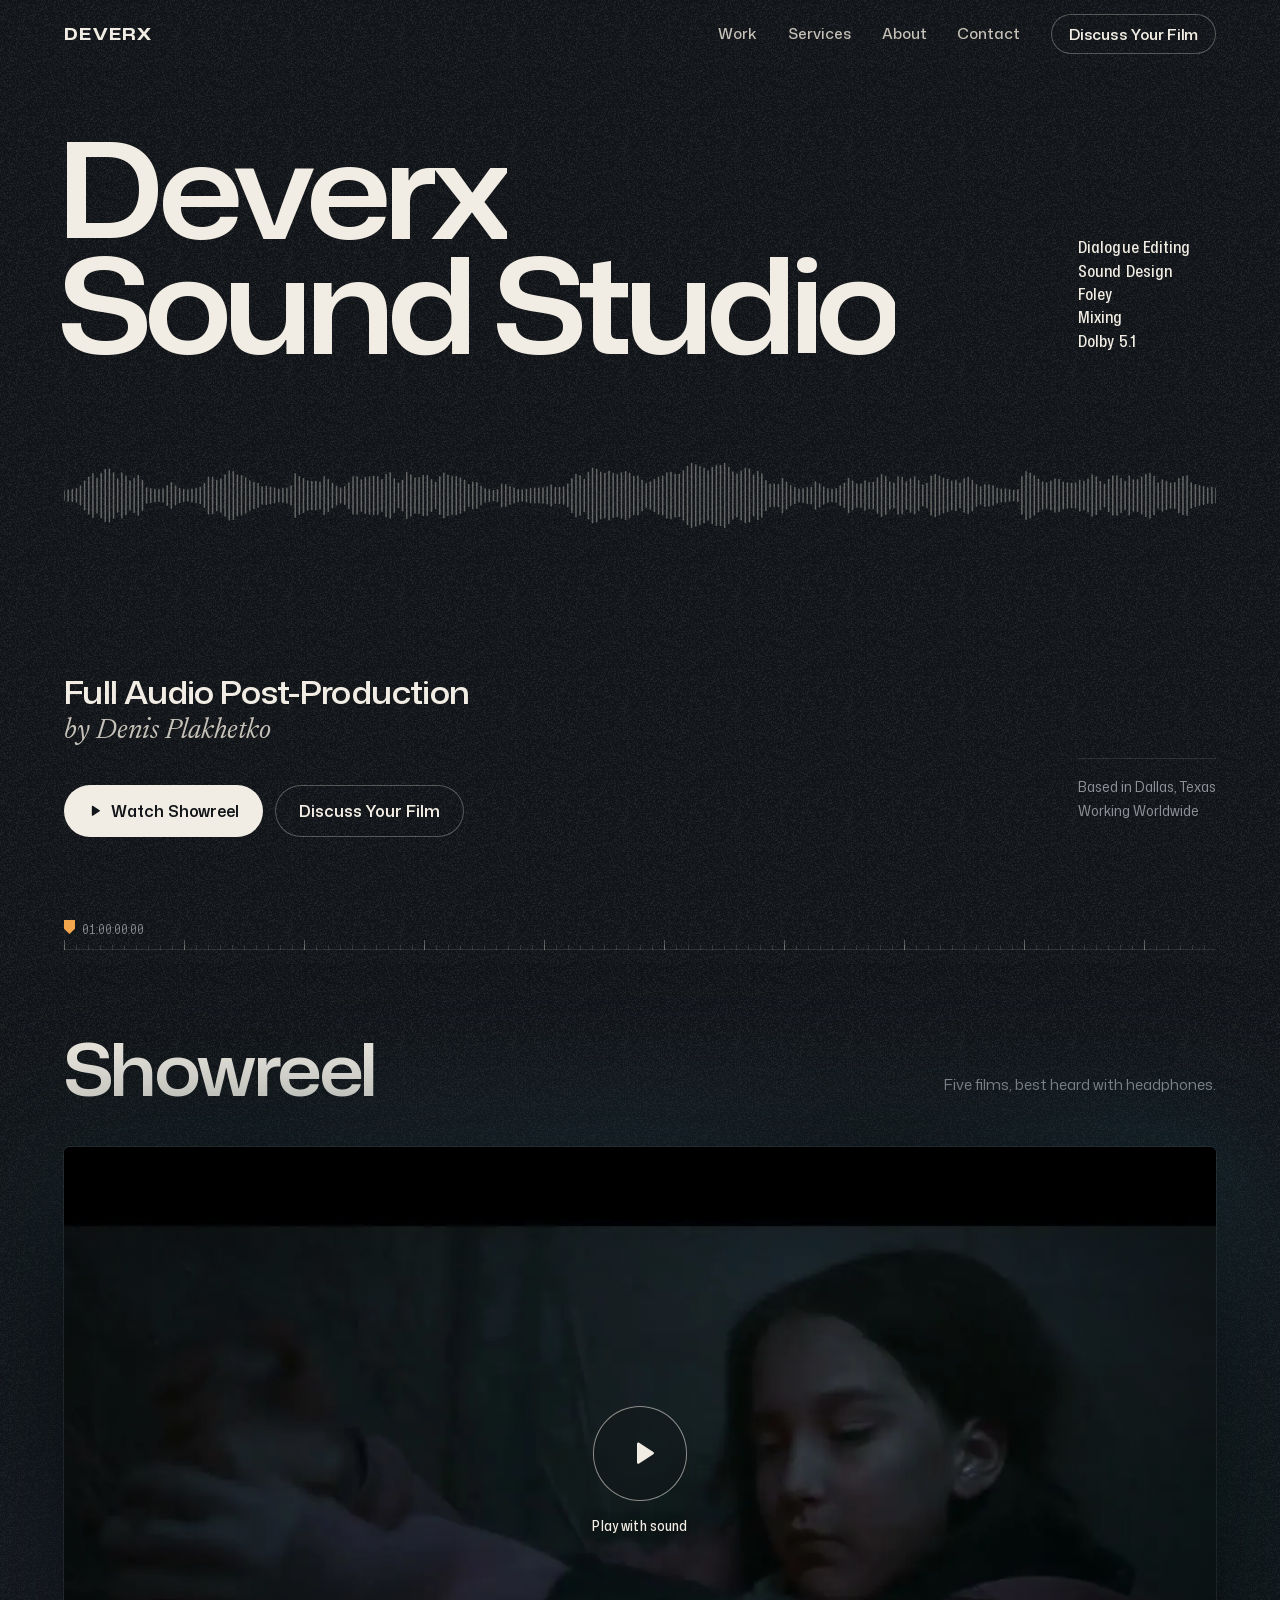
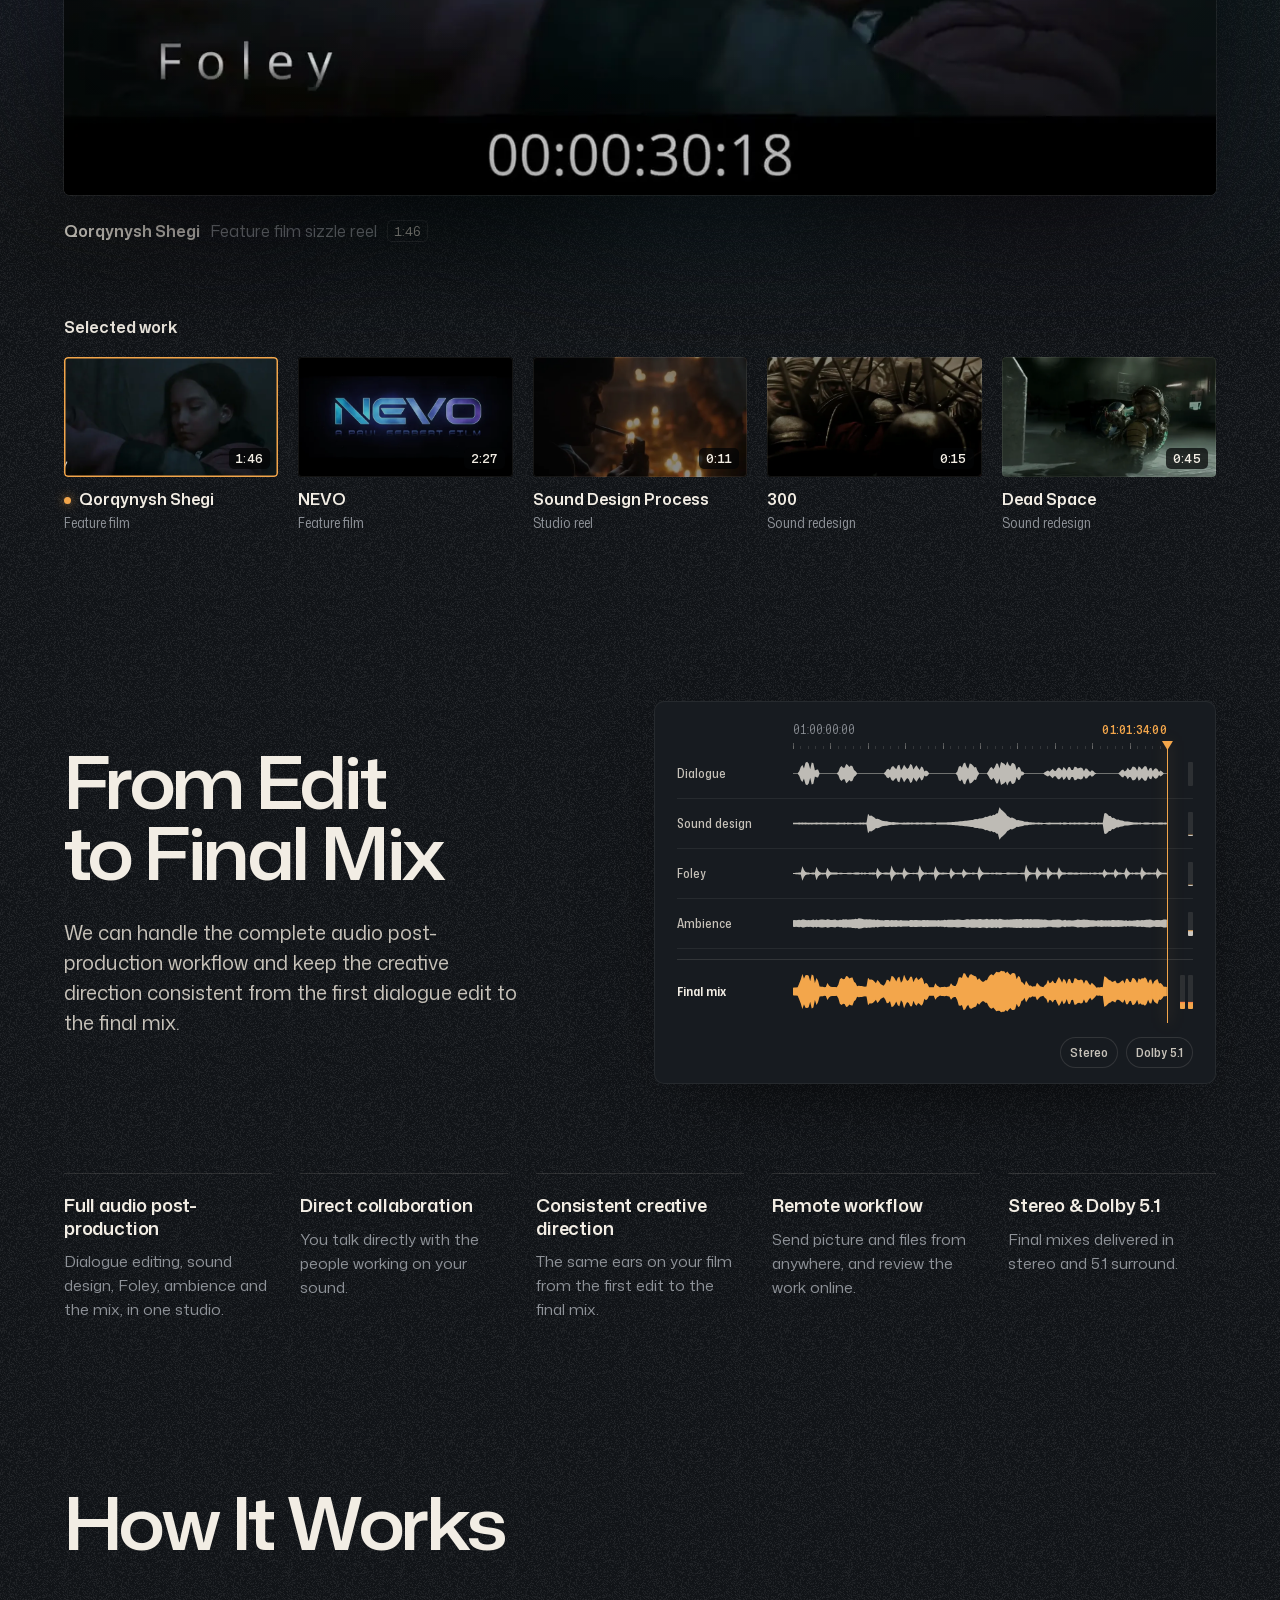
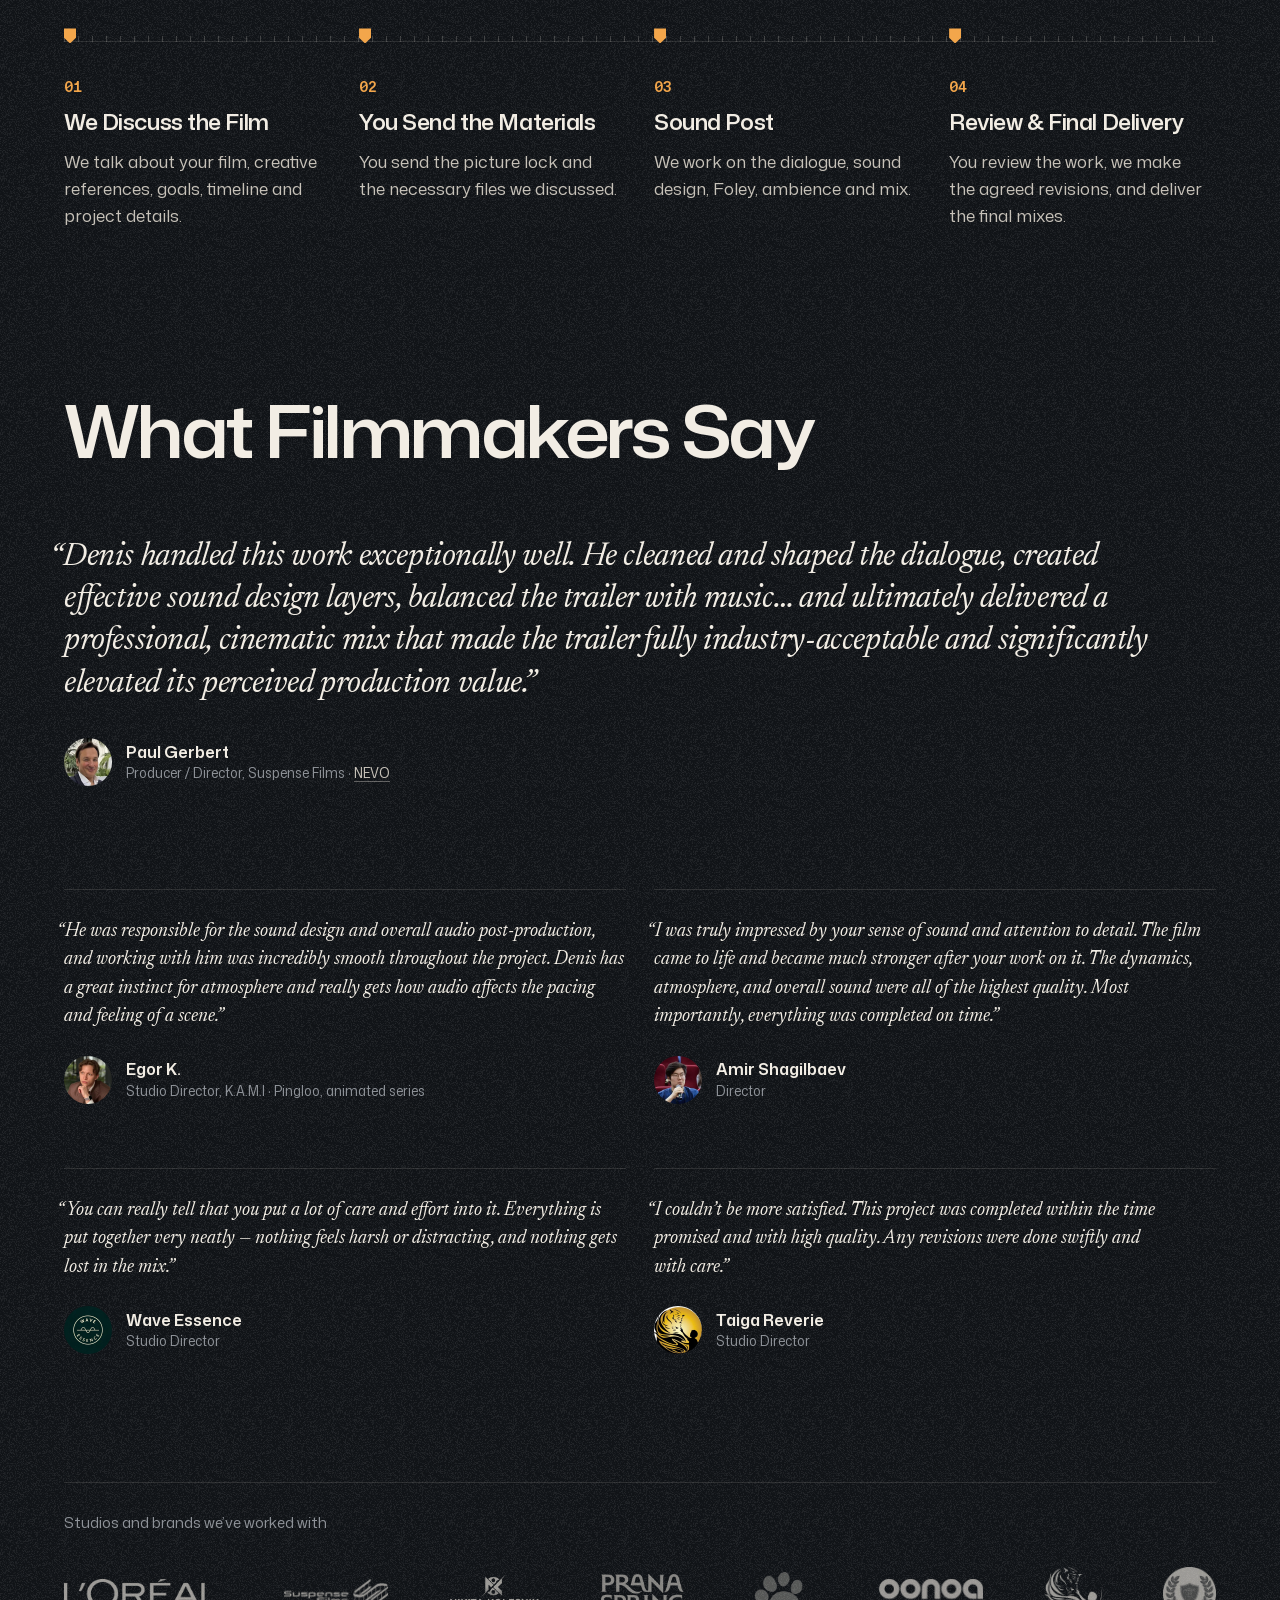
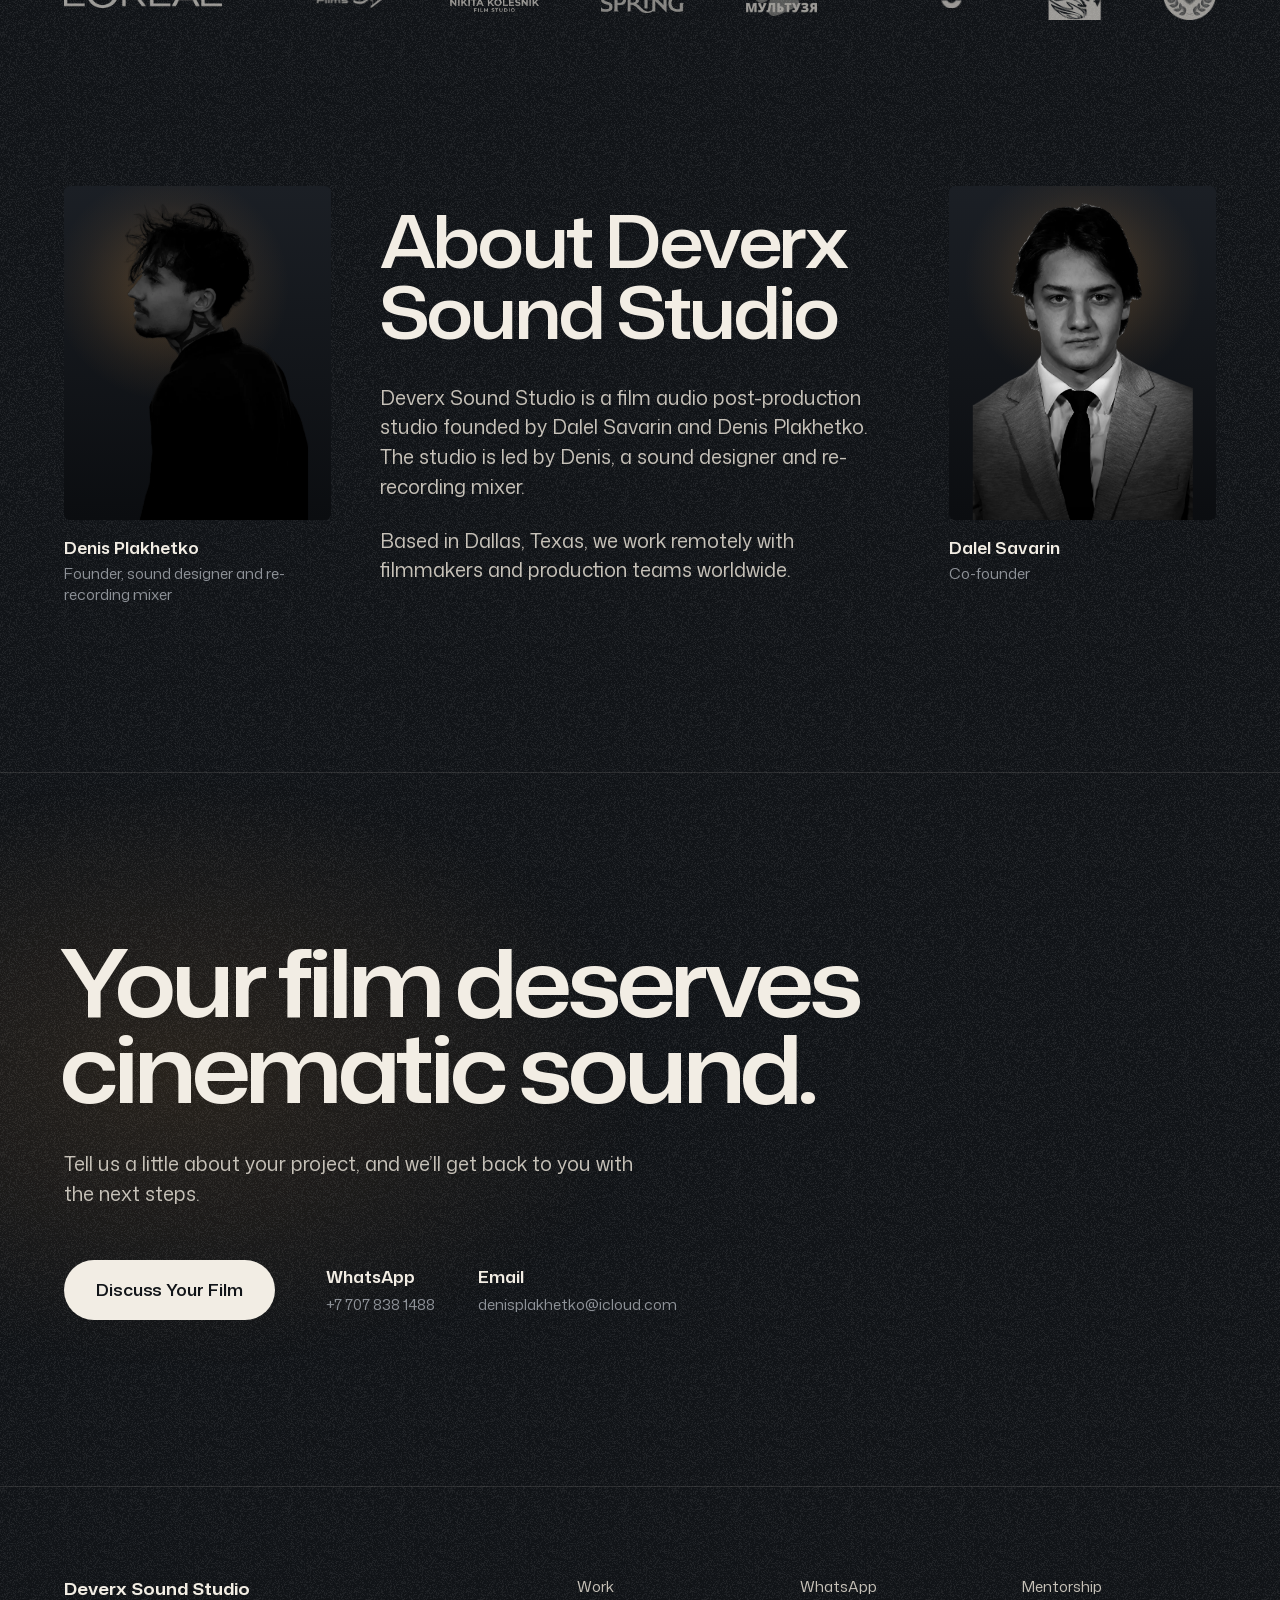
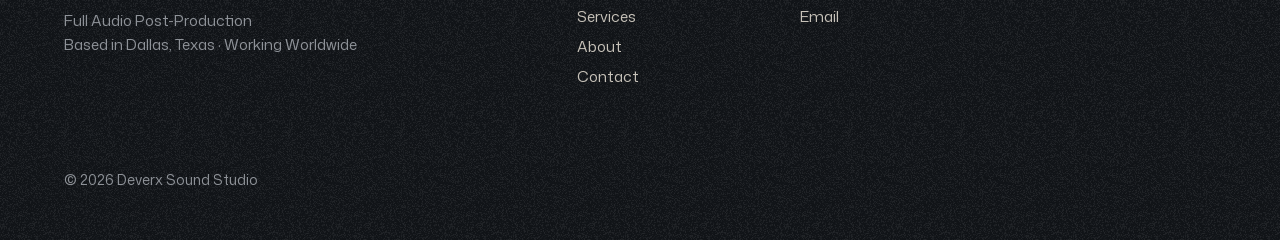
==== index.html @ 432f721b "Founders in About, full-screen hero, Close bar under the player - About: Denis on the left of the te" ====
<!DOCTYPE html>
<html lang="en">
<head>
<meta charset="UTF-8">
<meta name="viewport" content="width=device-width, initial-scale=1, viewport-fit=cover">
<title>Deverx Sound Studio | Full Audio Post-Production for Film</title>
<meta name="description" content="Deverx Sound Studio is a film audio post-production studio in Dallas, Texas, led by sound designer and re-recording mixer Denis Plakhetko. Dialogue editing, sound design, Foley and mixing in stereo and Dolby 5.1, for filmmakers worldwide.">
<meta name="theme-color" content="#121519">
<meta name="color-scheme" content="dark">
<link rel="canonical" href="https://puffluv.github.io/deverx-sound/">
<meta property="og:type" content="website">
<meta property="og:site_name" content="Deverx Sound Studio">
<meta property="og:url" content="https://puffluv.github.io/deverx-sound/">
<meta property="og:title" content="Deverx Sound Studio — Full Audio Post-Production">
<meta property="og:description" content="Dialogue editing, sound design, Foley and mixing in stereo and Dolby 5.1. Based in Dallas, Texas, working with filmmakers worldwide.">
<meta property="og:image" content="https://puffluv.github.io/deverx-sound/img/og-deverx.jpg">
<meta property="og:image:width" content="1200">
<meta property="og:image:height" content="630">
<meta name="twitter:card" content="summary_large_image">
<meta name="twitter:title" content="Deverx Sound Studio — Full Audio Post-Production">
<meta name="twitter:description" content="Dialogue editing, sound design, Foley and mixing in stereo and Dolby 5.1. Based in Dallas, Texas, working with filmmakers worldwide.">
<meta name="twitter:image" content="https://puffluv.github.io/deverx-sound/img/og-deverx.jpg">
<link rel="icon" type="image/svg+xml" href="favicon.svg">
<link rel="apple-touch-icon" href="apple-touch-icon.png">
<link rel="preload" href="fonts/mona-sans-latin.woff2" as="font" type="font/woff2" crossorigin>
<link rel="stylesheet" href="css/site.css">
<script>document.documentElement.classList.add('js');</script>
<script src="js/site.js" defer></script>
<script type="application/ld+json">
{
  "@context": "https://schema.org",
  "@type": "ProfessionalService",
  "name": "Deverx Sound Studio",
  "description": "Film audio post-production: dialogue editing, sound design, Foley and mixing in stereo and Dolby 5.1.",
  "url": "https://puffluv.github.io/deverx-sound/",
  "image": "https://puffluv.github.io/deverx-sound/img/og-deverx.jpg",
  "email": "denisplakhetko@icloud.com",
  "address": { "@type": "PostalAddress", "addressLocality": "Dallas", "addressRegion": "TX", "addressCountry": "US" },
  "areaServed": "Worldwide",
  "founder": [
    { "@type": "Person", "name": "Denis Plakhetko", "jobTitle": "Sound Designer and Re-recording Mixer" },
    { "@type": "Person", "name": "Dalel Savarin" }
  ]
}
</script>
</head>
<body>

<a class="skip" href="#main">Skip to content</a>

<header class="site-header" data-header>
  <div class="wrap header-bar">
    <a class="brand" href="#top" aria-label="Deverx Sound Studio — back to top">DEVERX</a>
    <nav class="nav" aria-label="Main">
      <ul>
        <li><a href="#work">Work</a></li>
        <li><a href="#services">Services</a></li>
        <li><a href="#about">About</a></li>
        <li><a href="#contact">Contact</a></li>
      </ul>
    </nav>
    <a class="btn btn-ghost btn-small header-cta" href="https://wa.me/77078381488?text=Hi%20Deverx%20Sound%20Studio!%20I%27d%20like%20to%20discuss%20my%20film." target="_blank" rel="noopener">Discuss Your Film</a>
    <button class="menu-btn" type="button" aria-expanded="false" aria-controls="menu" data-menu-toggle>
      <span class="menu-btn-label">Menu</span>
      <span class="menu-btn-icon" aria-hidden="true"><i></i><i></i></span>
    </button>
  </div>
</header>

<div class="menu" id="menu" data-menu hidden>
  <nav class="wrap menu-inner" aria-label="Menu">
    <ul class="menu-links">
      <li><a href="#work">Work</a></li>
      <li><a href="#services">Services</a></li>
      <li><a href="#about">About</a></li>
      <li><a href="#contact">Contact</a></li>
    </ul>
    <a class="btn btn-primary btn-block" href="https://wa.me/77078381488?text=Hi%20Deverx%20Sound%20Studio!%20I%27d%20like%20to%20discuss%20my%20film." target="_blank" rel="noopener">Discuss Your Film</a>
    <p class="menu-meta">
      <a href="https://wa.me/77078381488" target="_blank" rel="noopener">WhatsApp</a>
      <a href="mailto:denisplakhetko@icloud.com">Email</a>
      <a href="mentorship.html">Mentorship</a>
    </p>
  </nav>
</div>

<div class="house" aria-hidden="true"></div>

<main id="main">

  <!-- 1 · Hero -->
  <section class="hero" id="top" aria-labelledby="hero-title">
    <div class="wrap">
      <h1 class="hero-title" id="hero-title">
        <span class="w w1"><span>Deverx</span></span>
        <span class="w w2"><span>Sound</span></span>
        <span class="w w3"><span>Studio</span></span>
      </h1>
      <div class="hero-wave" aria-hidden="true" data-hero-wave></div>
      <div class="hero-info">
        <div class="hero-main">
          <p class="hero-sub">Full Audio Post-Production</p>
          <p class="hero-by">by Denis Plakhetko</p>
          <div class="hero-actions">
            <a class="btn btn-primary" href="#showreel" data-watch>
              <svg class="btn-icon" viewBox="0 0 16 16" aria-hidden="true"><path d="M4.5 2.8v10.4c0 .6.7 1 1.2.6l8-5.2c.5-.3.5-1 0-1.3l-8-5.2c-.5-.3-1.2 0-1.2.7z" fill="currentColor"/></svg>
              Watch Showreel
            </a>
            <a class="btn btn-ghost" href="https://wa.me/77078381488?text=Hi%20Deverx%20Sound%20Studio!%20I%27d%20like%20to%20discuss%20my%20film." target="_blank" rel="noopener">Discuss Your Film</a>
          </div>
        </div>
        <div class="hero-side">
          <ul class="credits" aria-label="Services">
            <li>Dialogue Editing</li>
            <li>Sound Design</li>
            <li>Foley</li>
            <li>Mixing</li>
            <li>Dolby 5.1</li>
          </ul>
          <p class="hero-place"><span class="place-line">Based in Dallas, Texas</span><span class="place-sep" aria-hidden="true"> · </span><span class="place-line">Working Worldwide</span></p>
        </div>
      </div>
    </div>
  </section>

  <!-- 2 · Showreel + selected work (one player; the films beside it, or below on phones) -->
  <section class="reel" id="work" aria-labelledby="reel-title">
    <div class="wrap">
      <div class="reel-head">
        <div class="reel-ruler" aria-hidden="true"><span>01:00:00:00</span></div>
        <h2 class="h2" id="reel-title">Showreel</h2>
        <p class="reel-note">Five films, best heard with headphones.</p>
      </div>

      <div class="reel-stage">
        <div class="reel-main">
          <div class="screen-frame">
            <!-- the screen lights the dark room in the colours of the film on it -->
            <div class="ambient" aria-hidden="true"><img src="img/work/qorqynysh-shegi-thumb.webp" width="640" height="360" alt="" data-ambient></div>
            <div class="screen" id="showreel" data-screen>
              <a class="screen-poster" href="https://youtu.be/ixgmapeG-d8" target="_blank" rel="noopener" data-poster aria-label="Play Qorqynysh Shegi, feature film sizzle reel">
                <img src="img/work/qorqynysh-shegi.webp" srcset="img/work/qorqynysh-shegi-768.webp 768w, img/work/qorqynysh-shegi.webp 1280w" sizes="(min-width: 1700px) 1700px, 100vw" width="1280" height="720" alt="" data-poster-img>
                <span class="screen-play" aria-hidden="true">
                  <span class="screen-play-ring"><svg viewBox="0 0 16 16"><path d="M4.5 2.8v10.4c0 .6.7 1 1.2.6l8-5.2c.5-.3.5-1 0-1.3l-8-5.2c-.5-.3-1.2 0-1.2.7z" fill="currentColor"/></svg></span>
                  <span class="screen-play-label">Play with sound</span>
                </span>
              </a>
              <div class="screen-player" data-player></div>
            </div>
          </div>
          <div class="now-bar">
            <p class="now" aria-live="polite">
              <span class="now-title" data-now-title>Qorqynysh Shegi</span>
              <span class="now-kind" data-now-kind>Feature film sizzle reel</span>
              <span class="now-time" data-now-time>1:46</span>
            </p>
            <button class="now-close" type="button" data-close aria-label="Close the film">
              <svg viewBox="0 0 24 24" aria-hidden="true"><path d="M6.5 6.5l11 11M17.5 6.5l-11 11"/></svg>
              <span>Close</span>
            </button>
          </div>
        </div>

        <div class="playlist">
          <h3 class="films-title">Selected work</h3>
          <ol class="films">
            <li>
              <a class="film is-active" href="https://youtu.be/ixgmapeG-d8" target="_blank" rel="noopener" aria-current="true"
                 data-video="ixgmapeG-d8" data-slug="qorqynysh-shegi" data-title="Qorqynysh Shegi" data-kind="Feature film sizzle reel" data-time="1:46">
                <span class="film-thumb"><img src="img/work/qorqynysh-shegi-thumb.webp" width="640" height="360" alt="" loading="lazy" decoding="async"><span class="film-time">1:46</span></span>
                <span class="film-text"><span class="film-title">Qorqynysh Shegi</span><span class="film-kind">Feature film</span></span>
              </a>
            </li>
            <li>
              <a class="film" href="https://youtu.be/ueyhOkTnleM" target="_blank" rel="noopener"
                 data-video="ueyhOkTnleM" data-slug="nevo" data-title="NEVO" data-kind="Feature film sizzle reel · a Paul Gerbert film" data-time="2:27">
                <span class="film-thumb"><img src="img/work/nevo-thumb.webp" width="640" height="360" alt="" loading="lazy" decoding="async"><span class="film-time">2:27</span></span>
                <span class="film-text"><span class="film-title">NEVO</span><span class="film-kind">Feature film</span></span>
              </a>
            </li>
            <li>
              <a class="film" href="https://youtu.be/0fNFyv3hy4o" target="_blank" rel="noopener"
                 data-video="0fNFyv3hy4o" data-slug="sound-design-process" data-title="Sound Design Process" data-kind="Studio reel" data-time="0:11">
                <span class="film-thumb"><img src="img/work/sound-design-process-thumb.webp" width="640" height="360" alt="" loading="lazy" decoding="async"><span class="film-time">0:11</span></span>
                <span class="film-text"><span class="film-title">Sound Design Process</span><span class="film-kind">Studio reel</span></span>
              </a>
            </li>
            <li>
              <a class="film" href="https://youtu.be/b22DwqTjdJw" target="_blank" rel="noopener"
                 data-video="b22DwqTjdJw" data-slug="300" data-title="300" data-kind="Sound redesign" data-time="0:15">
                <span class="film-thumb"><img src="img/work/300-thumb.webp" width="640" height="360" alt="" loading="lazy" decoding="async"><span class="film-time">0:15</span></span>
                <span class="film-text"><span class="film-title">300</span><span class="film-kind">Sound redesign</span></span>
              </a>
            </li>
            <li>
              <a class="film" href="https://youtu.be/WYqq9zoapXw" target="_blank" rel="noopener"
                 data-video="WYqq9zoapXw" data-slug="dead-space" data-title="Dead Space" data-kind="Game sound redesign" data-time="0:45">
                <span class="film-thumb"><img src="img/work/dead-space-thumb.webp" width="640" height="360" alt="" loading="lazy" decoding="async"><span class="film-time">0:45</span></span>
                <span class="film-text"><span class="film-title">Dead Space</span><span class="film-kind">Sound redesign</span></span>
              </a>
            </li>
          </ol>
        </div>
      </div>
    </div>
  </section>

  <!-- 3 · From Edit to Final Mix -->
  <section class="section mix" id="services" aria-labelledby="mix-title">
    <div class="wrap mix-grid">
      <div class="mix-copy">
        <h2 class="h2" id="mix-title">From Edit to Final Mix</h2>
        <p class="lead">We can handle the complete audio post-production workflow and keep the creative direction consistent from the first dialogue edit to the final mix.</p>
      </div>

      <figure class="session" data-session aria-label="A film mix session: dialogue, sound design, Foley and ambience tracks summed into one final mix">
        <div class="session-ruler" aria-hidden="true">
          <span>01:00:00:00</span>
          <span class="session-tc" data-tc>01:00:00:00</span>
        </div>
        <div class="session-body">
          <div class="lane"><span class="lane-name">Dialogue</span><span class="lane-wave" data-kind="dialogue"></span><span class="meter" data-meter="dialogue" aria-hidden="true"><i></i></span></div>
          <div class="lane"><span class="lane-name">Sound design</span><span class="lane-wave" data-kind="design"></span><span class="meter" data-meter="design" aria-hidden="true"><i></i></span></div>
          <div class="lane"><span class="lane-name">Foley</span><span class="lane-wave" data-kind="foley"></span><span class="meter" data-meter="foley" aria-hidden="true"><i></i></span></div>
          <div class="lane"><span class="lane-name">Ambience</span><span class="lane-wave" data-kind="ambience"></span><span class="meter" data-meter="ambience" aria-hidden="true"><i></i></span></div>
          <div class="lane lane-mix"><span class="lane-name">Final mix</span><span class="lane-wave" data-kind="mix"></span><span class="meter meter-stereo" data-meter="mix" aria-hidden="true"><i></i><i></i></span></div>
          <span class="playhead-track" aria-hidden="true"><span class="playhead"></span></span>
        </div>
        <figcaption class="session-foot"><span>Stereo</span><span>Dolby 5.1</span></figcaption>
      </figure>

      <ul class="points">
        <li>
          <h3>Full audio post-production</h3>
          <p>Dialogue editing, sound design, Foley, ambience and the mix, in one studio.</p>
        </li>
        <li>
          <h3>Direct collaboration</h3>
          <p>You talk directly with the people working on your sound.</p>
        </li>
        <li>
          <h3>Consistent creative direction</h3>
          <p>The same ears on your film from the first edit to the final mix.</p>
        </li>
        <li>
          <h3>Remote workflow</h3>
          <p>Send picture and files from anywhere, and review the work online.</p>
        </li>
        <li>
          <h3>Stereo &amp; Dolby 5.1</h3>
          <p>Final mixes delivered in stereo and 5.1 surround.</p>
        </li>
      </ul>
    </div>
  </section>

  <!-- 4 · How It Works -->
  <section class="section process" id="process" aria-labelledby="process-title">
    <div class="wrap">
      <h2 class="h2" id="process-title">How It Works</h2>
      <ol class="steps">
        <li class="step">
          <span class="step-no">01</span>
          <h3>We Discuss the Film</h3>
          <p>We talk about your film, creative references, goals, timeline and project details.</p>
        </li>
        <li class="step">
          <span class="step-no">02</span>
          <h3>You Send the Materials</h3>
          <p>You send the picture lock and the necessary files we discussed.</p>
        </li>
        <li class="step">
          <span class="step-no">03</span>
          <h3>Sound Post</h3>
          <p>We work on the dialogue, sound design, Foley, ambience and mix.</p>
        </li>
        <li class="step">
          <span class="step-no">04</span>
          <h3>Review &amp; Final Delivery</h3>
          <p>You review the work, we make the agreed revisions, and deliver the final mixes.</p>
        </li>
      </ol>
    </div>
  </section>

  <!-- 7 · Testimonials -->
  <section class="section voices" id="testimonials" aria-labelledby="voices-title">
    <div class="wrap">
      <h2 class="h2" id="voices-title">What Filmmakers Say</h2>

      <figure class="quote quote-lead">
        <blockquote>
          <p>&ldquo;Denis handled this work exceptionally well. He cleaned and shaped the dialogue, created effective sound design layers, balanced the trailer with music&hellip; and ultimately delivered a professional, cinematic mix that made the trailer fully industry-acceptable and significantly elevated its perceived production value.&rdquo;</p>
        </blockquote>
        <figcaption>
          <img class="avatar" src="img/people/paul-gerbert.webp" width="192" height="192" alt="" loading="lazy" decoding="async">
          <span class="who"><span class="who-name">Paul Gerbert</span><span class="who-role">Producer / Director, Suspense Films · <a href="https://youtu.be/ueyhOkTnleM" target="_blank" rel="noopener" data-play="ueyhOkTnleM">NEVO</a></span></span>
        </figcaption>
      </figure>

      <div class="quotes">
        <figure class="quote">
          <blockquote>
            <p>&ldquo;He was responsible for the sound design and overall audio post-production, and working with him was incredibly smooth throughout the project. Denis has a great instinct for atmosphere and really gets how audio affects the pacing and feeling of a scene.&rdquo;</p>
          </blockquote>
          <figcaption>
            <img class="avatar" src="img/people/egor-k.webp" width="192" height="192" alt="" loading="lazy" decoding="async">
            <span class="who"><span class="who-name">Egor K.</span><span class="who-role">Studio Director, K.A.M.I · Pingloo, animated series</span></span>
          </figcaption>
        </figure>
        <figure class="quote">
          <blockquote>
            <p>&ldquo;I was truly impressed by your sense of sound and attention to detail. The film came to life and became much stronger after your work on it. The dynamics, atmosphere, and overall sound were all of the highest quality. Most importantly, everything was completed on time.&rdquo;</p>
          </blockquote>
          <figcaption>
            <img class="avatar" src="img/people/amir-shagilbaev.webp" width="192" height="192" alt="" loading="lazy" decoding="async">
            <span class="who"><span class="who-name">Amir Shagilbaev</span><span class="who-role">Director</span></span>
          </figcaption>
        </figure>
        <figure class="quote">
          <blockquote>
            <p>&ldquo;You can really tell that you put a lot of care and effort into it. Everything is put together very neatly &mdash; nothing feels harsh or distracting, and nothing gets lost in the mix.&rdquo;</p>
          </blockquote>
          <figcaption>
            <img class="avatar" src="img/people/wave-essence.webp" width="192" height="192" alt="" loading="lazy" decoding="async">
            <span class="who"><span class="who-name">Wave Essence</span><span class="who-role">Studio Director</span></span>
          </figcaption>
        </figure>
        <figure class="quote">
          <blockquote>
            <p>&ldquo;I couldn&rsquo;t be more satisfied. This project was completed within the time promised and with high quality. Any revisions were done swiftly and with care.&rdquo;</p>
          </blockquote>
          <figcaption>
            <img class="avatar" src="img/people/taiga-reverie.webp" width="192" height="192" alt="" loading="lazy" decoding="async">
            <span class="who"><span class="who-name">Taiga Reverie</span><span class="who-role">Studio Director</span></span>
          </figcaption>
        </figure>
      </div>

      <div class="clients">
        <p class="clients-label">Studios and brands we&rsquo;ve worked with</p>
        <ul class="client-logos">
          <li><img src="img/clients/loreal.webp" width="420" height="76" style="--h:26" alt="L'Oréal" loading="lazy" decoding="async"></li>
          <li><img src="img/clients/suspense-films.webp" width="420" height="119" style="--h:27" alt="Suspense Films" loading="lazy" decoding="async"></li>
          <li><img src="img/clients/nikita-kolesnik.webp" width="295" height="120" style="--h:33" alt="Nikita Kolesnik Film Studio" loading="lazy" decoding="async"></li>
          <li><img src="img/clients/prana-spring.webp" width="260" height="120" style="--h:35" alt="Prana Spring" loading="lazy" decoding="async"></li>
          <li><img src="img/clients/multitusya.webp" width="194" height="120" style="--h:40" alt="Multitusya" loading="lazy" decoding="async"></li>
          <li><img src="img/clients/oonga.webp" width="420" height="119" style="--h:27" alt="Oonga" loading="lazy" decoding="async"></li>
          <li><img src="img/clients/taiga-reverie.webp" width="129" height="120" style="--h:48" alt="Taiga Reverie" loading="lazy" decoding="async"></li>
          <li><img src="img/clients/kami.webp" width="120" height="120" style="--h:48" alt="K.A.M.I" loading="lazy" decoding="async"></li>
        </ul>
      </div>
    </div>
  </section>

  <!-- 8 · About -->
  <section class="section about" id="about" aria-labelledby="about-title">
    <div class="wrap about-grid">
      <div class="about-copy">
        <h2 class="h2" id="about-title">About Deverx Sound Studio</h2>
        <p class="lead">Deverx Sound Studio is a film audio post-production studio founded by Dalel Savarin and Denis Plakhetko. The studio is led by Denis, a sound designer and re-recording mixer.</p>
        <p class="lead">Based in Dallas, Texas, we work remotely with filmmakers and production teams worldwide.</p>
      </div>
      <div class="founders">
        <figure class="founder">
          <div class="founder-photo founder-denis">
            <img src="img/people/denis-plakhetko-left.webp" width="642" height="1100" alt="Denis Plakhetko, black and white profile portrait" loading="lazy" decoding="async">
          </div>
          <figcaption><span class="founder-name">Denis Plakhetko</span><span class="founder-role">Founder, sound designer and re-recording mixer</span></figcaption>
        </figure>
        <figure class="founder">
          <div class="founder-photo founder-dalel">
            <img src="img/people/dalel-savarin.webp" width="765" height="1100" alt="Dalel Savarin, black and white portrait" loading="lazy" decoding="async">
          </div>
          <figcaption><span class="founder-name">Dalel Savarin</span><span class="founder-role">Co-founder</span></figcaption>
        </figure>
      </div>
    </div>
  </section>

  <!-- 9 · Final CTA -->
  <section class="section cta" id="contact" aria-labelledby="cta-title">
    <div class="wrap">
      <h2 class="cta-title" id="cta-title">Your film deserves cinematic sound.</h2>
      <p class="lead">Tell us a little about your project, and we&rsquo;ll get back to you with the next steps.</p>
      <div class="cta-actions">
        <a class="btn btn-primary btn-large" href="https://wa.me/77078381488?text=Hi%20Deverx%20Sound%20Studio!%20I%27d%20like%20to%20discuss%20my%20film." target="_blank" rel="noopener">Discuss Your Film</a>
        <ul class="channels">
          <li><a href="https://wa.me/77078381488" target="_blank" rel="noopener"><span class="channel-name">WhatsApp</span><span class="channel-detail">+7 707 838 1488</span></a></li>
          <li><a href="mailto:denisplakhetko@icloud.com?subject=Film%20project"><span class="channel-name">Email</span><span class="channel-detail">denisplakhetko@icloud.com</span></a></li>
        </ul>
      </div>
    </div>
  </section>

</main>

<!-- 10 · Footer -->
<footer class="site-footer">
  <div class="wrap footer-grid">
    <div class="footer-brand">
      <p class="footer-name">Deverx Sound Studio</p>
      <p>Full Audio Post-Production</p>
      <p>Based in Dallas, Texas · Working Worldwide</p>
    </div>
    <nav class="footer-col" aria-label="Footer">
      <ul>
        <li><a href="#work">Work</a></li>
        <li><a href="#services">Services</a></li>
        <li><a href="#about">About</a></li>
        <li><a href="#contact">Contact</a></li>
      </ul>
    </nav>
    <ul class="footer-col">
      <li><a href="https://wa.me/77078381488" target="_blank" rel="noopener">WhatsApp</a></li>
      <li><a href="mailto:denisplakhetko@icloud.com">Email</a></li>
    </ul>
    <ul class="footer-col">
      <li><a href="mentorship.html">Mentorship</a></li>
    </ul>
    <p class="footer-legal">&copy; <span data-year>2026</span> Deverx Sound Studio</p>
  </div>
</footer>

</body>
</html>
---- css/site.css ----
/* Deverx Sound Studio
   The page is a screening room: slate "house" light, ivory screen light and
   one warm tungsten source. Type is one variable family (Mona Sans) whose
   width axis carries hierarchy the way film credits do: expanded titles,
   normal reading text, condensed credits. People speak in Newsreader italic. */

@font-face {
  font-family: 'Mona Sans';
  src: url(../fonts/mona-sans-latin.woff2) format('woff2');
  font-weight: 200 900;
  font-stretch: 75% 125%;
  font-style: normal;
  font-display: swap;
}
@font-face {
  font-family: 'Newsreader';
  src: url(../fonts/newsreader-italic-24.woff) format('woff');
  font-weight: 400;
  font-style: italic;
  font-display: swap;
}

:root {
  --room: #121519;
  --room-raised: #171b20;
  --dark: #040506;
  --ivory: #f2ede4;
  --ivory-2: #c7c2b9;
  --dim: #8e9298;
  --line: rgba(242, 237, 228, 0.12);
  --line-soft: rgba(242, 237, 228, 0.07);
  --tungsten: #f3a64b;

  --sans: 'Mona Sans', ui-sans-serif, system-ui, -apple-system, 'Segoe UI', Roboto, sans-serif;
  --serif: 'Newsreader', 'Iowan Old Style', 'Palatino Linotype', Georgia, serif;

  --gutter: clamp(20px, 5vw, 72px);
  --max: 1360px;
  --col-gap: clamp(16px, 2.2vw, 32px);
  --section: clamp(104px, 13vw, 184px);
  --header-h: 68px;
  --ease: cubic-bezier(0.2, 0.7, 0.1, 1);
}

*, *::before, *::after { box-sizing: border-box; }

html {
  -webkit-text-size-adjust: 100%;
  text-size-adjust: 100%;
  scroll-padding-top: calc(var(--header-h) + 12px);
  background: var(--room);
}
@media (prefers-reduced-motion: no-preference) {
  html { scroll-behavior: smooth; }
}

body {
  margin: 0;
  /* Film grain baked into the room itself: a texture on the background that
     scrolls with the page, under everything else. */
  background:
    linear-gradient(rgba(18, 21, 25, 0.3), rgba(18, 21, 25, 0.3)),
    url(../img/grain.webp) 0 0 / 112px 112px,
    var(--room);
  color: var(--ivory);
  font-family: var(--sans);
  font-size: 1.0625rem;
  line-height: 1.6;
  font-kerning: normal;
  -webkit-font-smoothing: antialiased;
  -moz-osx-font-smoothing: grayscale;
  text-rendering: optimizeLegibility;
  overflow-x: clip;
}

h1, h2, h3, p, ul, ol, dl, dd, figure, blockquote { margin: 0; }
ul, ol { padding: 0; list-style: none; }
img, svg { display: block; max-width: 100%; }
img { height: auto; }
a { color: inherit; }
button { font: inherit; color: inherit; }
[hidden] { display: none !important; }

::selection { background: var(--tungsten); color: var(--room); }

:focus-visible {
  outline: 2px solid var(--tungsten);
  outline-offset: 3px;
  border-radius: 4px;
}

.sr-only {
  position: absolute; width: 1px; height: 1px; padding: 0; margin: -1px;
  overflow: hidden; clip: rect(0 0 0 0); white-space: nowrap; border: 0;
}

.skip {
  position: fixed; left: 16px; top: -60px; z-index: 100;
  padding: 10px 16px; border-radius: 999px;
  background: var(--ivory); color: var(--room); text-decoration: none; font-weight: 600;
  transition: top 0.2s;
}
.skip:focus { top: calc(12px + env(safe-area-inset-top)); }

.wrap {
  width: 100%;
  max-width: calc(var(--max) + 2 * var(--gutter));
  margin-inline: auto;
  padding-left: max(var(--gutter), env(safe-area-inset-left));
  padding-right: max(var(--gutter), env(safe-area-inset-right));
}

.section { padding-block: var(--section); }

/* ---------- Type ---------- */

.h2 {
  font-size: clamp(2.5rem, 5.6vw, 5rem);
  font-weight: 580;
  font-stretch: 112%;
  line-height: 0.98;
  letter-spacing: -0.035em;
  text-wrap: balance;
}
.lead {
  font-size: clamp(1.1875rem, 1.55vw, 1.4375rem);
  line-height: 1.5;
  color: var(--ivory-2);
  max-width: 34em;
  text-wrap: pretty;
}

/* ---------- Buttons ---------- */

.btn {
  display: inline-flex; align-items: center; justify-content: center; gap: 0.6em;
  min-height: 52px; padding: 0 1.5rem;
  border: 0; border-radius: 999px;
  font-family: var(--sans); font-size: 1rem; font-weight: 580; font-stretch: 100%;
  letter-spacing: -0.005em; line-height: 1;
  text-decoration: none; white-space: nowrap; cursor: pointer;
  -webkit-tap-highlight-color: transparent;
  transition: background-color 0.2s, color 0.2s, box-shadow 0.2s, transform 0.2s var(--ease);
}
.btn:active { transform: scale(0.97); }
.btn-primary { background: var(--ivory); color: var(--room); }
.btn-primary:hover { background: #fff; }
.btn-ghost { background: transparent; color: var(--ivory); box-shadow: inset 0 0 0 1px rgba(242, 237, 228, 0.3); }
.btn-ghost:hover { background: rgba(242, 237, 228, 0.07); box-shadow: inset 0 0 0 1px rgba(242, 237, 228, 0.55); }
.btn-small { min-height: 40px; padding: 0 1.1rem; font-size: 0.9375rem; }
.btn-large { min-height: 60px; padding: 0 2rem; font-size: 1.0625rem; }
.btn-block { width: 100%; }
.btn-icon { width: 0.85em; height: 0.85em; }

/* ---------- Header ---------- */

.site-header {
  position: fixed; inset: 0 0 auto; z-index: 50;
  padding-top: env(safe-area-inset-top);
  transition: background-color 0.35s, box-shadow 0.35s, opacity 0.8s var(--ease);
}
.site-header.is-scrolled {
  background: rgba(18, 21, 25, 0.76);
  -webkit-backdrop-filter: saturate(160%) blur(18px);
  backdrop-filter: saturate(160%) blur(18px);
  box-shadow: 0 1px 0 var(--line-soft);
}
.header-bar { height: var(--header-h); display: flex; align-items: center; gap: clamp(16px, 2.4vw, 36px); }

.brand {
  margin-right: auto;
  font-size: 1.0625rem; font-weight: 700; font-stretch: 125%;
  letter-spacing: 0.08em; text-decoration: none;
  padding-block: 10px;
}

.nav ul { display: flex; gap: clamp(18px, 2.4vw, 34px); }
.nav a {
  position: relative; display: block; padding-block: 10px;
  font-size: 0.9375rem; font-weight: 500; color: var(--ivory-2); text-decoration: none;
  transition: color 0.2s;
}
.nav a:hover, .nav a[aria-current="true"] { color: var(--ivory); }
.nav a[aria-current="true"]::after {
  content: ''; position: absolute; left: 0; right: 0; bottom: 4px; height: 1px; background: var(--tungsten);
}

.menu-btn {
  display: none; align-items: center; gap: 10px;
  min-height: 44px; margin-right: -10px; padding: 0 10px;
  background: none; border: 0; cursor: pointer;
  font-size: 0.9375rem; font-weight: 560;
  -webkit-tap-highlight-color: transparent;
}
.menu-btn-icon { position: relative; width: 18px; height: 10px; }
.menu-btn-icon i {
  position: absolute; left: 0; right: 0; height: 1.5px; border-radius: 2px; background: currentColor;
  transition: transform 0.35s var(--ease), top 0.35s var(--ease);
}
.menu-btn-icon i:first-child { top: 0; }
.menu-btn-icon i:last-child { top: 8.5px; }
.menu-btn[aria-expanded="true"] .menu-btn-icon i:first-child { top: 4.25px; transform: rotate(45deg); }
.menu-btn[aria-expanded="true"] .menu-btn-icon i:last-child { top: 4.25px; transform: rotate(-45deg); }

.menu {
  position: fixed; inset: 0; z-index: 45;
  padding-top: calc(var(--header-h) + env(safe-area-inset-top));
  padding-bottom: env(safe-area-inset-bottom);
  background: rgba(18, 21, 25, 0.97);
  -webkit-backdrop-filter: blur(20px);
  backdrop-filter: blur(20px);
  overflow-y: auto;
  animation: menu-in 0.35s var(--ease);
}
@keyframes menu-in { from { opacity: 0; } }
.menu-inner { display: flex; flex-direction: column; gap: 32px; padding-block: 24px 40px; min-height: 100%; }
.menu-links a {
  display: block; padding-block: 10px;
  font-size: clamp(2.25rem, 10vw, 3rem); font-weight: 580; font-stretch: 112%;
  letter-spacing: -0.03em; line-height: 1.1; text-decoration: none;
}
.menu-meta { display: flex; flex-wrap: wrap; gap: 8px 24px; margin-top: auto; color: var(--ivory-2); }
.menu-meta a { padding-block: 8px; text-decoration: none; }
.menu-open { overflow: hidden; }

@media (max-width: 880px) {
  .nav, .header-cta { display: none; }
  .menu-btn { display: inline-flex; }
}

/* ---------- House lights ----------
   When the screen is centred (or the film is playing) the room dims around
   it, like a cinema before the picture starts. The reel section sits above
   this layer, everything else below it. */

.house {
  position: fixed; inset: 0; z-index: 5; pointer-events: none;
  background: var(--dark); opacity: 0;
  transition: opacity 0.6s var(--ease);
}
.lights-down .house { opacity: 0.86; transition-duration: 1.2s; }
.lights-down .site-header { background: rgba(4, 5, 6, 0.82); box-shadow: none; }
.lights-down .site-header:not(:hover):not(:focus-within) { opacity: 0; }
@media (hover: none) {
  .lights-down .site-header { pointer-events: none; }
}

/* ---------- 1 · Hero ---------- */

.hero {
  display: flex; flex-direction: column;
  min-height: min(100svh, 1080px);
  padding-top: calc(var(--header-h) + env(safe-area-inset-top) + clamp(28px, 7vh, 104px));
  padding-bottom: clamp(40px, 7vh, 88px);
}
.hero > .wrap { flex: 1; display: flex; flex-direction: column; }
.hero-title {
  font-size: clamp(3.9rem, min(11.3vw, 17.5vh), 10.25rem);
  font-weight: 600; font-stretch: 116%;
  line-height: 0.87; letter-spacing: -0.045em;
  margin-left: -0.04em;
}
.hero-title .w { display: inline-block; overflow: hidden; vertical-align: top; padding-bottom: 0.06em; margin-bottom: -0.06em; }
.hero-title .w > span { display: inline-block; }
.hero-title .w1 { display: block; width: fit-content; }

.hero-wave {
  position: relative; height: clamp(56px, 9vh, 112px);
  margin-top: auto; pointer-events: none;
}
.hero-wave svg { position: absolute; inset: 0; width: 100%; height: 100%; }
.hero-wave path { fill: none; stroke-width: 1.5px; stroke-linecap: round; vector-effect: non-scaling-stroke; }
.hero-wave .w-dim path { stroke: rgba(242, 237, 228, 0.08); }
.hero-wave .w-lit path { stroke: rgba(242, 237, 228, 0.3); }
.hero-playhead {
  position: absolute; top: -14px; bottom: -14px; left: 100%; width: 1px;
  background: var(--tungsten); box-shadow: 0 0 14px rgba(243, 166, 75, 0.6);
  opacity: 0;
}

.hero-info {
  display: grid; grid-template-columns: minmax(0, 7fr) minmax(0, 5fr);
  column-gap: var(--col-gap); align-items: end;
  margin-top: auto; padding-top: clamp(28px, 3.8vw, 56px);
}
.hero-sub {
  font-size: clamp(1.5rem, 2.5vw, 2.25rem);
  font-weight: 560; font-stretch: 108%;
  line-height: 1.1; letter-spacing: -0.02em;
}
.hero-by {
  margin-top: 6px;
  font-family: var(--serif); font-style: italic; font-weight: 400;
  font-size: clamp(1.375rem, 2.2vw, 2rem); line-height: 1.2;
  color: var(--ivory-2);
}
.hero-actions { display: flex; flex-wrap: wrap; gap: 12px; margin-top: clamp(24px, 2.8vw, 36px); }

.credits {
  font-size: clamp(1.0625rem, 1.3vw, 1.25rem);
  font-weight: 500; font-stretch: 84%;
  line-height: 1.38; letter-spacing: 0.005em;
}
.hero-place {
  margin-top: 18px; padding-top: 18px; border-top: 1px solid var(--line);
  font-size: 0.9375rem; font-stretch: 92%; color: var(--dim);
}

@media (min-width: 1280px) {
  .hero > .wrap { display: grid; grid-template-columns: minmax(0, 1fr) auto; grid-template-rows: auto 1fr auto; column-gap: 56px; }
  .hero-title {
    grid-column: 1; grid-row: 1;
    font-size: min(10.25rem, 17.5vh, calc((min(100vw - 2 * var(--gutter), var(--max)) - 280px) / 6.6));
  }
  .hero-info, .hero-side { display: contents; }
  .hero-wave { grid-column: 1 / -1; grid-row: 2; align-self: center; margin: 0; }
  .credits { grid-column: 2; grid-row: 1; align-self: end; margin-bottom: 0.5em; }
  .hero-main { grid-column: 1; grid-row: 3; padding-top: clamp(32px, 3.4vw, 52px); }
  .hero-place {
    grid-column: 2; grid-row: 3; align-self: end;
    margin: 0 0 14px; padding: 16px 0 0; border-top: 1px solid var(--line);
  }
  .hero-place .place-line { display: block; }
  .hero-place .place-sep { display: none; }
}

/* One orchestrated entrance: the title rises out of its line, the rest settles. */
@media (prefers-reduced-motion: no-preference) {
  .js .hero-title .w > span { transform: translateY(102%); animation: rise 1.15s var(--ease) forwards; }
  .js .hero-title .w2 > span { animation-delay: 0.09s; }
  .js .hero-title .w3 > span { animation-delay: 0.16s; }
  .js .hero-main, .js .credits, .js .hero-place { opacity: 0; animation: settle 1s 0.5s var(--ease) forwards; }
  .js .credits { animation-delay: 0.62s; }
  .js .hero-place { animation-delay: 0.74s; }
  .js .hero-wave .w-lit { animation: wave-sweep 2.8s 0.6s cubic-bezier(0.45, 0.05, 0.3, 1) both; }
  .js .hero-playhead { animation: playhead-sweep 2.8s 0.6s cubic-bezier(0.45, 0.05, 0.3, 1) both; }
}
@keyframes rise { to { transform: none; } }
@keyframes wave-sweep { from { clip-path: inset(0 100% 0 0); } to { clip-path: inset(0 0 0 0); } }
@keyframes playhead-sweep { 0% { left: 0; opacity: 1; } 90% { opacity: 1; } 100% { left: 100%; opacity: 0; } }
@keyframes settle { from { opacity: 0; transform: translateY(14px); } to { opacity: 1; transform: none; } }

/* ---------- 2 · Showreel + films ---------- */

.reel { position: relative; z-index: 6; padding-top: clamp(8px, 1.6vw, 20px); padding-bottom: var(--section); }

/* The divider between the first screen and the reel: the start of a timeline. */
.reel-head {
  display: grid; grid-template-columns: minmax(0, 1fr) auto; align-items: end; column-gap: 32px; row-gap: 12px;
  margin-bottom: clamp(28px, 3.4vw, 48px);
}
.reel-ruler {
  grid-column: 1 / -1; position: relative;
  height: 30px; margin-bottom: clamp(44px, 5.6vw, 84px);
  font-size: 0.75rem; font-stretch: 85%; font-variant-numeric: tabular-nums; color: var(--dim);
}
.reel-ruler span { position: absolute; left: 18px; top: 0; }
.reel-ruler::before {
  content: ''; position: absolute; left: 0; top: 0; width: 11px; height: 14px;
  background: var(--tungsten); clip-path: polygon(0 0, 100% 0, 100% 62%, 50% 100%, 0 62%);
}
.reel-ruler::after {
  content: ''; position: absolute; left: 0; right: 0; bottom: 0; height: 10px;
  background:
    linear-gradient(var(--line), var(--line)) 0 100% / 100% 1px no-repeat,
    repeating-linear-gradient(90deg, rgba(242, 237, 228, 0.3) 0 1px, transparent 1px 120px) 0 100% / 100% 10px no-repeat,
    repeating-linear-gradient(90deg, rgba(242, 237, 228, 0.14) 0 1px, transparent 1px 12px) 0 100% / 100% 5px no-repeat;
}
.reel-note { padding-bottom: 0.45em; font-size: 0.9375rem; color: var(--dim); text-align: right; }

.reel-stage { position: relative; }

.screen {
  position: relative; aspect-ratio: 16 / 9;
  border-radius: 6px; overflow: hidden; isolation: isolate;
  background: #000;
  box-shadow: 0 0 0 1px rgba(242, 237, 228, 0.07), 0 50px 140px -40px rgba(0, 0, 0, 0.9);
}
/* The screen throws the colours of the film on it into the dark room. */
.screen-frame { position: relative; }
.ambient { position: absolute; inset: -2% -1.5%; z-index: -1; pointer-events: none; }
.ambient img {
  width: 100%; height: 100%; object-fit: cover;
  filter: blur(64px) saturate(1.8) brightness(1.5);
  opacity: 0.5; transform: scale(1.06);
  transition: opacity 1.2s var(--ease);
}
.lights-down .ambient img { opacity: 0.85; }
.screen::before {
  content: ''; position: absolute; inset: -1px; z-index: 3; pointer-events: none;
  border-radius: inherit; box-shadow: inset 0 0 0 1px rgba(242, 237, 228, 0.05);
}

.screen-poster {
  position: absolute; inset: 0; z-index: 1; display: block; color: var(--ivory);
  -webkit-tap-highlight-color: transparent;
  transition: opacity 0.7s var(--ease), visibility 0s;
}
/* Once YouTube's player is ready underneath, taps fall through to it. */
.screen.is-ready .screen-poster { pointer-events: none; }
.screen-poster img {
  width: 100%; height: 100%; object-fit: cover;
  transition: transform 1.4s var(--ease), opacity 0.5s;
}
.screen-poster::after {
  content: ''; position: absolute; inset: 0;
  background: radial-gradient(70% 70% at 50% 50%, transparent 40%, rgba(0, 0, 0, 0.45));
}
.screen-poster:hover img,
.screen.is-ready:hover .screen-poster img { transform: scale(1.012); }

.screen-play {
  position: absolute; inset: 0; z-index: 2;
  display: flex; flex-direction: column; align-items: center; justify-content: center; gap: 14px;
}
.screen-play-ring {
  display: grid; place-items: center;
  width: clamp(64px, 7.4vw, 96px); aspect-ratio: 1; border-radius: 50%;
  background: rgba(18, 21, 25, 0.38);
  -webkit-backdrop-filter: blur(10px);
  backdrop-filter: blur(10px);
  box-shadow: inset 0 0 0 1px rgba(242, 237, 228, 0.55);
  transition: background-color 0.3s, color 0.3s, transform 0.4s var(--ease), box-shadow 0.3s;
}
.screen-play-ring svg { width: 30%; height: 30%; margin-left: 6%; }
.screen-play-label {
  max-width: 80%; text-align: center;
  font-size: 0.875rem; font-weight: 500; font-stretch: 90%; letter-spacing: 0.01em;
  color: var(--ivory); text-shadow: 0 1px 12px rgba(0, 0, 0, 0.6);
}
.screen-poster:hover .screen-play-ring,
.screen.is-ready:hover .screen-play-ring,
.screen-poster:focus-visible .screen-play-ring { background: var(--ivory); color: var(--room); transform: scale(1.06); }
.screen-poster:focus-visible { outline-offset: -4px; }

.screen.is-loading .screen-play-ring { animation: breathe 1.1s ease-in-out infinite; }
@keyframes breathe { 50% { box-shadow: inset 0 0 0 1px var(--tungsten), 0 0 0 10px rgba(243, 166, 75, 0.12); } }

.screen-player { position: absolute; inset: 0; z-index: 0; }
.screen-player iframe { position: absolute; inset: 0; width: 100%; height: 100%; border: 0; }
.screen.is-live .screen-player { z-index: 2; }
.screen.is-live .screen-poster { opacity: 0; visibility: hidden; transition: opacity 0.7s var(--ease), visibility 0s 0.7s; }
.screen.is-slow .screen-play-label { display: block; }

.now-bar {
  display: flex; flex-wrap: wrap; align-items: center; justify-content: space-between; gap: 10px 24px;
  min-height: 40px; margin-top: 16px;
}
.now { font-size: 1rem; }
.now-title { font-weight: 620; }
.now-kind { color: var(--dim); margin-left: 0.35em; }
.now-time {
  display: inline-block; margin-left: 0.5em; padding: 1px 7px; border-radius: 5px;
  box-shadow: inset 0 0 0 1px var(--line);
  font-size: 0.8125rem; font-variant-numeric: tabular-nums; letter-spacing: 0.02em; color: var(--ivory-2);
  vertical-align: 1px;
}

.films-title { margin-top: clamp(40px, 5vw, 64px); font-size: 1rem; font-weight: 620; }

/* Close: stops the film, turns the house lights back up and returns to the poster. */
.now-close {
  display: none; align-items: center; gap: 8px;
  min-height: 40px; padding: 0 16px 0 12px; border: 0; border-radius: 999px;
  background: rgba(242, 237, 228, 0.08); color: var(--ivory);
  box-shadow: inset 0 0 0 1px rgba(242, 237, 228, 0.22);
  font-size: 0.9375rem; font-weight: 560; cursor: pointer;
  -webkit-tap-highlight-color: transparent;
  transition: background-color 0.2s, color 0.2s, box-shadow 0.2s;
}
.now-close svg { width: 16px; height: 16px; fill: none; stroke: currentColor; stroke-width: 2; stroke-linecap: round; }
.now-close:hover { background: var(--ivory); color: var(--room); box-shadow: none; }
.reel.is-live .now-close { display: inline-flex; animation: close-in 0.4s var(--ease); }
@keyframes close-in { from { opacity: 0; transform: translateY(4px); } }

.films {
  display: grid; grid-template-columns: repeat(5, minmax(0, 1fr));
  gap: clamp(12px, 1.6vw, 24px);
  margin-top: 16px;
}
.film {
  display: block; text-decoration: none; color: inherit;
  -webkit-tap-highlight-color: transparent;
}
.film-thumb {
  position: relative; display: block; aspect-ratio: 16 / 9;
  border-radius: 4px; overflow: hidden; background: #000;
}
.film-thumb img {
  width: 100%; height: 100%; object-fit: cover;
  opacity: 0.8; filter: saturate(0.85);
  transition: opacity 0.35s, filter 0.35s, transform 0.8s var(--ease);
}
.film-thumb::after {
  content: ''; position: absolute; inset: 0; border-radius: inherit;
  box-shadow: inset 0 0 0 1px rgba(242, 237, 228, 0.08);
  transition: box-shadow 0.3s;
}
.film:hover .film-thumb img { opacity: 0.9; filter: none; transform: scale(1.03); }
.film.is-active .film-thumb img { opacity: 1; filter: none; }
.film.is-active .film-thumb::after { box-shadow: inset 0 0 0 1.5px var(--tungsten); }

.film-time {
  position: absolute; right: 8px; bottom: 8px;
  padding: 3px 7px; border-radius: 5px;
  background: rgba(4, 5, 6, 0.74);
  font-size: 0.75rem; font-weight: 560; line-height: 1.3; letter-spacing: 0.02em;
  font-variant-numeric: tabular-nums; color: var(--ivory);
}
.film-text { display: block; margin-top: 12px; }
.film-title { display: block; font-size: 1rem; font-weight: 600; line-height: 1.3; }
.film-kind { display: block; margin-top: 2px; font-size: 0.875rem; font-stretch: 90%; color: var(--dim); }
.film.is-active .film-title::before {
  content: ''; display: inline-block; width: 7px; height: 7px; margin: 0 8px 0.12em 0;
  border-radius: 50%; background: var(--tungsten); vertical-align: middle;
  box-shadow: 0 0 10px rgba(243, 166, 75, 0.7);
}

/* The screen opens up as it comes into view (where the browser can tie
   animation to scroll; elsewhere it simply sits at full size). */
@supports (animation-timeline: view()) {
  @media (min-width: 900px) and (prefers-reduced-motion: no-preference) {
    .screen-frame {
      animation: screen-open linear both;
      animation-timeline: view();
      animation-range: entry 0% cover 42%;
    }
    @keyframes screen-open {
      from { transform: scale(0.93); }
      to { transform: none; }
    }
  }
}

/* ---------- 3 · From Edit to Final Mix ---------- */

.mix { padding-top: 0; }
.mix-grid {
  display: grid; grid-template-columns: repeat(12, minmax(0, 1fr));
  column-gap: var(--col-gap); row-gap: clamp(56px, 7vw, 104px);
  align-items: center;
}
.mix-copy { grid-column: 1 / span 5; }
.mix-copy .lead { margin-top: clamp(20px, 2.4vw, 32px); }
.session { grid-column: 7 / -1; }

.session {
  --lw: 104px;
  --mw: 14px;
  --p: 0;
  position: relative;
  padding: 18px clamp(16px, 1.8vw, 24px) 16px;
  border-radius: 10px;
  background: var(--room-raised);
  box-shadow: inset 0 0 0 1px var(--line-soft), 0 30px 80px -40px rgba(0, 0, 0, 0.8);
}
.session-ruler {
  position: relative;
  display: flex; justify-content: space-between; align-items: flex-end;
  height: 30px; margin-left: calc(var(--lw) + 12px); margin-right: calc(var(--mw) + 12px); padding-bottom: 10px;
  font-size: 0.75rem; font-stretch: 85%; font-variant-numeric: tabular-nums;
  color: var(--dim);
}
.session-ruler::after {
  content: ''; position: absolute; left: 0; right: 0; bottom: 0; height: 6px;
  background:
    repeating-linear-gradient(90deg, rgba(242, 237, 228, 0.28) 0 1px, transparent 1px 10%) 0 0 / 100% 6px no-repeat,
    repeating-linear-gradient(90deg, rgba(242, 237, 228, 0.13) 0 1px, transparent 1px 2%) 0 3px / 100% 3px no-repeat;
}
.session-tc { color: var(--tungsten); font-weight: 560; letter-spacing: 0.02em; }

.session-body { position: relative; }
.lane {
  display: grid; grid-template-columns: var(--lw) minmax(0, 1fr) var(--mw); column-gap: 12px; align-items: center;
  height: 50px; border-bottom: 1px solid var(--line-soft);
}
.lane-name { font-size: 0.8125rem; font-weight: 500; font-stretch: 86%; color: var(--ivory-2); }
.lane-wave { position: relative; display: block; height: 100%; }
.lane-wave svg { position: absolute; left: 0; top: 7px; width: 100%; height: calc(100% - 14px); overflow: visible; }
.lane-wave .w-dim { fill: rgba(242, 237, 228, 0.15); }
.lane-wave .w-lit { fill: rgba(242, 237, 228, 0.72); clip-path: inset(0 calc(100% - var(--p) * 100%) 0 0); }
.lane-mix { height: 64px; margin-top: 10px; border-bottom: 0; border-top: 1px solid var(--line); }
.lane-mix .lane-name { color: var(--ivory); font-weight: 620; }
.lane-mix .w-dim { fill: rgba(243, 166, 75, 0.16); }
.lane-mix .w-lit { fill: var(--tungsten); }

.playhead-track { position: absolute; top: -8px; bottom: 0; left: calc(var(--lw) + 12px); right: calc(var(--mw) + 12px); pointer-events: none; }
.meter { display: flex; justify-content: flex-end; gap: 3px; height: 24px; }
.lane-mix .meter { height: 34px; }
.meter i { position: relative; width: 5px; height: 100%; border-radius: 1px; overflow: hidden; background: rgba(242, 237, 228, 0.1); }
.meter i::after {
  content: ''; position: absolute; inset: 0;
  transform-origin: 50% 100%; transform: scaleY(var(--lvl, 0));
  background: linear-gradient(to top, rgba(242, 237, 228, 0.8) 72%, var(--tungsten));
  transition: transform 0.14s linear;
}
.lane-mix .meter i::after { background: linear-gradient(to top, var(--tungsten) 74%, #ff7a45); }
.playhead {
  position: absolute; top: 0; bottom: 0; left: calc(var(--p) * 100%);
  width: 1px; background: var(--tungsten);
  box-shadow: 0 0 14px rgba(243, 166, 75, 0.55);
}
.playhead::before {
  content: ''; position: absolute; top: 0; left: -5px; width: 11px; height: 9px;
  background: var(--tungsten); clip-path: polygon(0 0, 100% 0, 50% 100%);
}
.session-foot {
  display: flex; justify-content: flex-end; gap: 8px; margin-top: 14px;
  font-size: 0.8125rem; font-weight: 560; font-stretch: 88%;
}
.session-foot span { padding: 5px 10px; border-radius: 999px; box-shadow: inset 0 0 0 1px var(--line); color: var(--ivory-2); }

.points {
  grid-column: 1 / -1;
  display: grid; grid-template-columns: repeat(5, minmax(0, 1fr)); column-gap: var(--col-gap); row-gap: 36px;
}
.points li { padding-top: 20px; border-top: 1px solid var(--line); }
.points h3 { font-size: 1.125rem; font-weight: 600; line-height: 1.25; letter-spacing: -0.01em; }
.points p { margin-top: 10px; font-size: 0.9688rem; line-height: 1.55; color: var(--dim); }

/* ---------- 4 · How It Works ---------- */

.process { padding-top: 0; }
.steps {
  position: relative;
  display: grid; grid-template-columns: repeat(4, minmax(0, 1fr)); column-gap: var(--col-gap);
  margin-top: clamp(44px, 5.5vw, 80px);
}
/* A timeline ruler under the steps: fine ticks, one marker per step. */
.steps::before {
  content: ''; position: absolute; left: 0; right: 0; top: 0; height: 14px;
  background:
    linear-gradient(var(--line), var(--line)) 0 100% / 100% 1px no-repeat,
    repeating-linear-gradient(90deg, rgba(242, 237, 228, 0.2) 0 1px, transparent 1px 14px) 0 100% / 100% 6px no-repeat;
}
.step { position: relative; padding-top: 44px; padding-right: 8px; }
.step::before {
  content: ''; position: absolute; left: 0; top: 0; width: 12px; height: 15px;
  background: var(--tungsten); clip-path: polygon(0 0, 100% 0, 100% 62%, 50% 100%, 0 62%);
}
.step-no { font-size: 0.875rem; font-weight: 620; font-variant-numeric: tabular-nums; color: var(--tungsten); letter-spacing: 0.02em; }
.step h3 {
  margin-top: 10px;
  font-size: clamp(1.3125rem, 1.7vw, 1.625rem); font-weight: 580; font-stretch: 106%;
  line-height: 1.12; letter-spacing: -0.02em; text-wrap: balance;
}
.step p { margin-top: 14px; color: var(--ivory-2); max-width: 22em; }

/* ---------- 7 · Testimonials ---------- */

.voices { padding-top: 0; }
.quote blockquote p { font-family: var(--serif); font-style: italic; font-weight: 400; text-wrap: pretty; }
.quote-lead { margin-top: clamp(44px, 5.5vw, 80px); max-width: 1100px; }
.quote-lead blockquote p {
  font-size: clamp(1.5rem, 2.55vw, 2.3rem); line-height: 1.3; letter-spacing: -0.012em;
  text-indent: -0.42em;
}
.quote figcaption { display: flex; align-items: center; gap: 14px; margin-top: 24px; }
.quote-lead figcaption { margin-top: 32px; }
.avatar { width: 48px; height: 48px; border-radius: 50%; object-fit: cover; background: var(--room-raised); flex: none; }
.who { display: flex; flex-direction: column; line-height: 1.35; }
.who-name { font-weight: 620; font-size: 1rem; }
.who-role { font-size: 0.9063rem; font-stretch: 92%; color: var(--dim); }
.who-role a { color: var(--ivory-2); text-underline-offset: 3px; text-decoration-color: rgba(242, 237, 228, 0.35); }
.who-role a:hover { color: var(--ivory); }

.quotes {
  display: grid; grid-template-columns: repeat(2, minmax(0, 1fr));
  gap: clamp(48px, 5vw, 72px) var(--col-gap);
  margin-top: clamp(64px, 8vw, 112px);
}
.quotes .quote { padding-top: 28px; border-top: 1px solid var(--line); max-width: 36em; }
.quotes blockquote p { font-size: clamp(1.1875rem, 1.45vw, 1.3125rem); line-height: 1.5; color: var(--ivory); text-indent: -0.38em; }

.clients {
  margin-top: clamp(88px, 10vw, 144px); padding-top: 28px; border-top: 1px solid var(--line);
}
.clients-label { font-size: 0.9375rem; color: var(--dim); }
.client-logos {
  display: flex; flex-wrap: wrap; align-items: center; justify-content: space-between;
  gap: 28px 32px; margin-top: 32px;
}
.client-logos img {
  width: auto; height: calc(var(--h) * 1.1px);
  opacity: 0.62; transition: opacity 0.3s;
}
.client-logos li:hover img { opacity: 1; }

/* ---------- 8 · About ---------- */

.about { padding-top: 0; }
.about-grid {
  display: grid; grid-template-columns: repeat(12, minmax(0, 1fr));
  column-gap: var(--col-gap); align-items: center;
}
.about-copy { grid-column: 4 / span 6; grid-row: 1; padding-inline: clamp(0px, 1.6vw, 28px); }
.about-copy .lead { margin-top: 24px; }
.about-copy .h2 + .lead { margin-top: clamp(24px, 2.8vw, 36px); }

/* Denis on the left of the text, looking left; Dalel on the right. */
.founders { display: contents; }
.founder:first-child { grid-column: 1 / span 3; grid-row: 1; }
.founder:last-child { grid-column: 10 / span 3; grid-row: 1; }
.founder { align-self: start; }
.founder-photo {
  position: relative; aspect-ratio: 4 / 5; border-radius: 6px; overflow: hidden;
  /* a warm key light behind each head, the rest of the frame in shadow */
  background:
    radial-gradient(54% 42% at var(--kx, 50%) var(--ky, 32%), rgba(243, 166, 75, 0.28), rgba(243, 166, 75, 0.05) 62%, transparent 82%),
    linear-gradient(180deg, #1b1f25, #0b0d10);
}
.founder-photo img {
  position: absolute; bottom: 0; left: 50%;
  height: 95%; width: auto; max-width: none;
  transform: translateX(var(--tx, -50%));
}
.founder-denis { --kx: 40%; --ky: 30%; --tx: -40%; }
.founder-dalel { --kx: 50%; --ky: 27%; }
.founder figcaption { display: flex; flex-direction: column; gap: 2px; margin-top: 14px; }
.founder-name { font-weight: 620; }
.founder-role { font-size: 0.9375rem; line-height: 1.4; color: var(--dim); }

/* ---------- 9 · Final CTA ---------- */

.cta { padding-top: 0; position: relative; isolation: isolate; }
.cta::before {
  content: ''; position: absolute; inset: 0; z-index: -1; pointer-events: none;
  background: radial-gradient(52% 58% at 14% 42%, rgba(243, 166, 75, 0.1), transparent 72%);
}
.cta .wrap { padding-top: var(--section); border-top: 1px solid var(--line); }
.cta-title {
  font-size: clamp(2.9rem, 7.3vw, 7.25rem);
  font-weight: 600; font-stretch: 114%;
  line-height: 0.92; letter-spacing: -0.045em;
  margin-left: -0.04em;
  text-wrap: balance;
}
.cta .lead { margin-top: clamp(24px, 3vw, 40px); max-width: 30em; }
.cta-actions { display: flex; flex-wrap: wrap; align-items: center; gap: 24px clamp(28px, 4vw, 56px); margin-top: clamp(32px, 4vw, 52px); }
.channels { display: flex; flex-wrap: wrap; gap: 20px clamp(28px, 3.4vw, 48px); }
.channels a { display: flex; flex-direction: column; gap: 2px; text-decoration: none; }
.channel-name { font-weight: 620; width: fit-content; }
.channel-name, .footer-col a {
  background: linear-gradient(currentColor, currentColor) 0 100% / 0 1px no-repeat;
  transition: background-size 0.35s var(--ease), color 0.2s;
}
.channels a:hover .channel-name, .footer-col a:hover { background-size: 100% 1px; }
.channel-detail { font-size: 0.9375rem; color: var(--dim); transition: color 0.2s; }
.channels a:hover .channel-detail { color: var(--ivory); }

/* ---------- 10 · Footer ---------- */

.site-footer {
  padding-top: clamp(56px, 7vw, 88px);
  padding-bottom: calc(clamp(32px, 4vw, 48px) + env(safe-area-inset-bottom));
  border-top: 1px solid var(--line);
  font-size: 0.9375rem;
}
.footer-grid { display: grid; grid-template-columns: minmax(0, 5fr) repeat(3, minmax(0, 2fr)); column-gap: var(--col-gap); row-gap: 32px; }
.footer-brand p { color: var(--dim); }
.footer-brand .footer-name { color: var(--ivory); font-weight: 650; font-stretch: 110%; font-size: 1.0625rem; margin-bottom: 6px; }
.footer-col li + li { margin-top: 6px; }
.footer-col a { color: var(--ivory-2); text-decoration: none; transition: color 0.2s; }
.footer-col a:hover { color: var(--ivory); }
.footer-legal { grid-column: 1 / -1; margin-top: clamp(24px, 4vw, 48px); color: var(--dim); font-size: 0.875rem; }

/* ---------- Mentorship page ---------- */

.page-hero {
  padding-top: calc(var(--header-h) + env(safe-area-inset-top) + clamp(40px, 10vh, 120px));
  padding-bottom: var(--section);
}
.page-title {
  font-size: clamp(3rem, 8.2vw, 7.5rem);
  font-weight: 600; font-stretch: 116%;
  line-height: 0.9; letter-spacing: -0.045em;
  margin-left: -0.04em; text-wrap: balance;
}
.page-hero .hero-by { margin-top: 14px; }
.page-intro {
  margin-top: clamp(28px, 3vw, 40px); max-width: 36em;
  font-size: clamp(1.1875rem, 1.6vw, 1.5rem); line-height: 1.5; color: var(--ivory-2);
  text-wrap: pretty;
}
.facts {
  display: grid; grid-template-columns: repeat(4, minmax(0, 1fr)); column-gap: var(--col-gap); row-gap: 32px;
  margin-top: clamp(64px, 8vw, 112px);
}
.facts li { padding-top: 20px; border-top: 1px solid var(--line); }
.facts h2 { font-size: clamp(1.25rem, 1.7vw, 1.5rem); font-weight: 600; font-stretch: 106%; line-height: 1.2; letter-spacing: -0.015em; }
.facts p { margin-top: 8px; color: var(--dim); }

.learn { padding-top: 0; }
.learn-grid {
  display: grid; grid-template-columns: repeat(2, minmax(0, 1fr));
  gap: clamp(40px, 5vw, 64px) var(--col-gap); margin-top: clamp(44px, 5.5vw, 80px);
}
.learn-item { padding-top: 24px; border-top: 1px solid var(--line); max-width: 34em; }
.learn-item h3 { font-size: clamp(1.375rem, 2vw, 1.75rem); font-weight: 580; font-stretch: 106%; line-height: 1.15; letter-spacing: -0.02em; }
.learn-item p { margin-top: 14px; color: var(--ivory-2); }

.enrol { padding-top: 0; }
.enrol-panel {
  display: grid; grid-template-columns: minmax(0, 5fr) minmax(0, 7fr); gap: 40px var(--col-gap);
  padding: clamp(28px, 4vw, 56px); border-radius: 10px;
  background: var(--room-raised); box-shadow: inset 0 0 0 1px var(--line-soft);
}
.enrol-label { font-size: 1.125rem; font-weight: 560; color: var(--ivory-2); }
.enrol-figure { display: flex; flex-wrap: wrap; align-items: baseline; gap: 4px 14px; margin-top: 14px; }
.enrol-amount { font-size: clamp(4rem, 9vw, 8rem); font-weight: 600; font-stretch: 116%; line-height: 0.9; letter-spacing: -0.045em; }
.enrol-term { font-size: 1.25rem; color: var(--ivory-2); }
.enrol-list { border-top: 1px solid var(--line-soft); }
.enrol-list li { position: relative; padding: 14px 0 14px 28px; border-bottom: 1px solid var(--line-soft); }
.enrol-list li::before {
  content: ''; position: absolute; left: 2px; top: calc(14px + 0.8em); width: 12px; height: 1.5px; background: var(--tungsten);
}
.enrol-note { margin-top: 20px; color: var(--dim); }
.enrol-body .btn { margin-top: 28px; }

/* ---------- Responsive ---------- */

@media (max-width: 1180px) {
  .points { grid-template-columns: repeat(3, minmax(0, 1fr)); }
}

@media (max-width: 1024px) {
  .mix-copy, .session { grid-column: 1 / -1; }
  .session { max-width: 760px; }
  .steps { grid-template-columns: repeat(2, minmax(0, 1fr)); row-gap: 56px; }
  .steps::before { display: none; }
  .step { border-top: 1px solid var(--line); padding-top: 40px; }
  .step::before { top: -1px; }
  .client-logos { justify-content: flex-start; gap: 28px 44px; }
  .facts { grid-template-columns: repeat(2, minmax(0, 1fr)); }
}

@media (max-width: 900px) {
  .about-grid { row-gap: 48px; }
  .about-copy { grid-column: 1 / -1; grid-row: auto; max-width: 40em; padding-inline: 0; }
  .founders {
    grid-column: 1 / -1; display: grid; grid-template-columns: repeat(2, minmax(0, 1fr));
    column-gap: clamp(12px, 2vw, 24px); max-width: 720px;
  }
  .founder:first-child, .founder:last-child { grid-column: auto; grid-row: auto; }
}

@media (max-width: 820px) {
  .films { grid-template-columns: 1fr; gap: 0; margin-top: 14px; border-top: 1px solid var(--line-soft); }
  .film {
    display: grid; grid-template-columns: 128px minmax(0, 1fr); align-items: center; gap: 16px;
    padding-block: 12px; border-bottom: 1px solid var(--line-soft);
  }
  .film-text { margin-top: 0; }
  .points { grid-template-columns: repeat(2, minmax(0, 1fr)); }
  .quotes { grid-template-columns: 1fr; }
  .footer-grid { grid-template-columns: repeat(3, minmax(0, 1fr)); }
  .footer-brand { grid-column: 1 / -1; }
  .learn-grid, .enrol-panel { grid-template-columns: 1fr; }
}

@media (max-width: 719px) {
  :root { --header-h: 60px; }
  .hero-wave { display: none; }
  .hero-title { font-size: min(18.5vw, 6.4rem); line-height: 0.9; }
  .hero-title .w { display: block; width: fit-content; }
  .hero-info { grid-template-columns: 1fr; row-gap: 40px; }
  .hero-actions { flex-direction: column; align-items: stretch; }
  .hero-actions .btn { width: 100%; }
  .credits { font-size: 1.125rem; }

  /* the screen runs edge to edge on phones */
  .reel > .wrap { padding-inline: 0; }
  .reel .reel-head, .reel .now-bar, .reel .playlist { margin-inline: max(var(--gutter), env(safe-area-inset-left)); }
  .reel-head { grid-template-columns: 1fr; }
  .reel-note { text-align: left; padding-bottom: 0; }
  .screen { border-radius: 0; box-shadow: none; }
  .screen-play-label { display: none; }

  .session { --lw: 84px; margin-inline: calc(-1 * var(--gutter) / 2); padding-inline: 14px; }
  .lane { height: 42px; }
  .lane-mix { height: 54px; }
  .points { grid-template-columns: 1fr; row-gap: 28px; }

  .steps { grid-template-columns: 1fr; row-gap: 0; margin-top: 36px; border-left: 1px solid var(--line); }
  .step { border-top: 0; padding: 0 0 40px 28px; }
  .step:last-child { padding-bottom: 0; }
  .step::before { left: -6px; top: 2px; }
  .step h3 { margin-top: 6px; }

  .quote-lead blockquote p { font-size: 1.4375rem; }
  .founders { column-gap: 12px; }
  .founder-role { font-size: 0.875rem; }
  .cta-actions { flex-direction: column; align-items: stretch; }
  .cta-actions .btn { width: 100%; }
  .footer-grid { grid-template-columns: repeat(2, minmax(0, 1fr)); }
  .enrol-body .btn { width: 100%; }
}

@media (max-width: 380px) {
  .film { grid-template-columns: 104px minmax(0, 1fr); gap: 14px; }
}

@media (prefers-reduced-motion: reduce) {
  *, *::before, *::after { transition-duration: 0.01ms !important; animation-duration: 0.01ms !important; animation-iteration-count: 1 !important; }
}
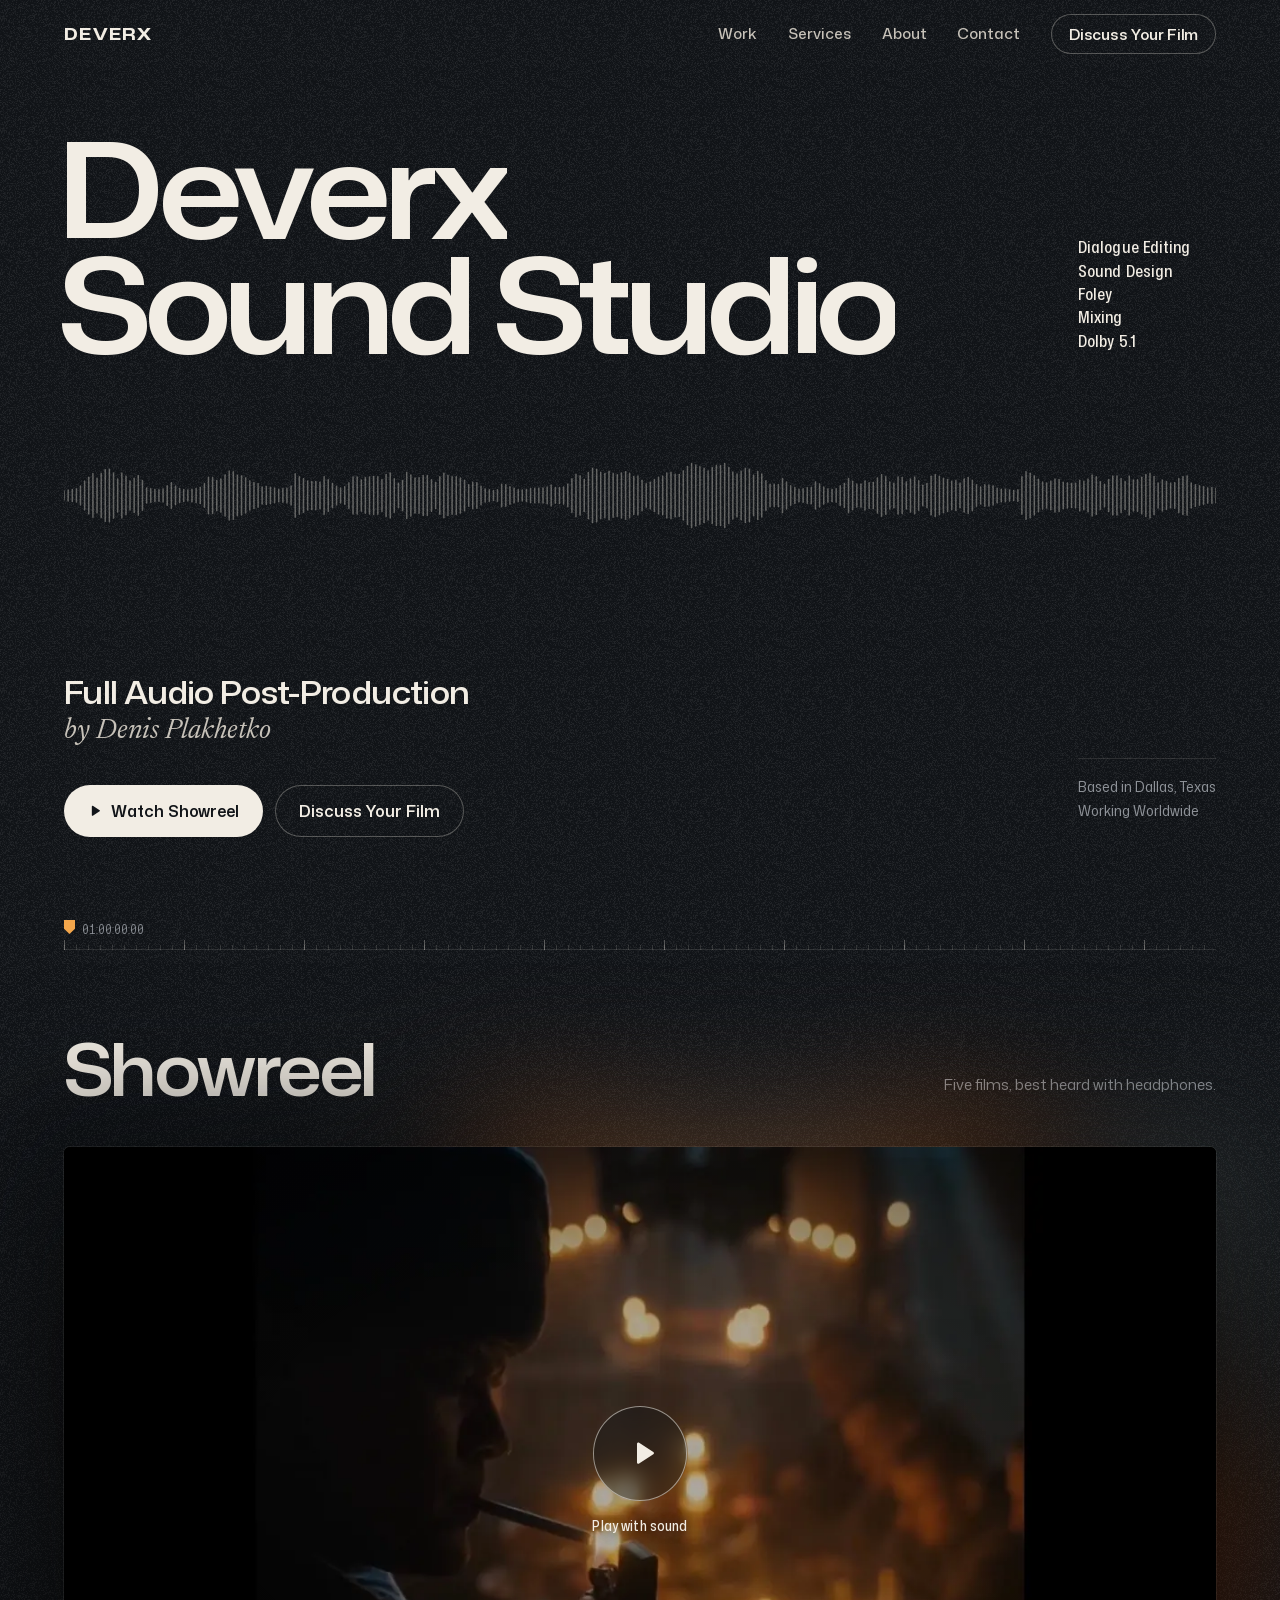
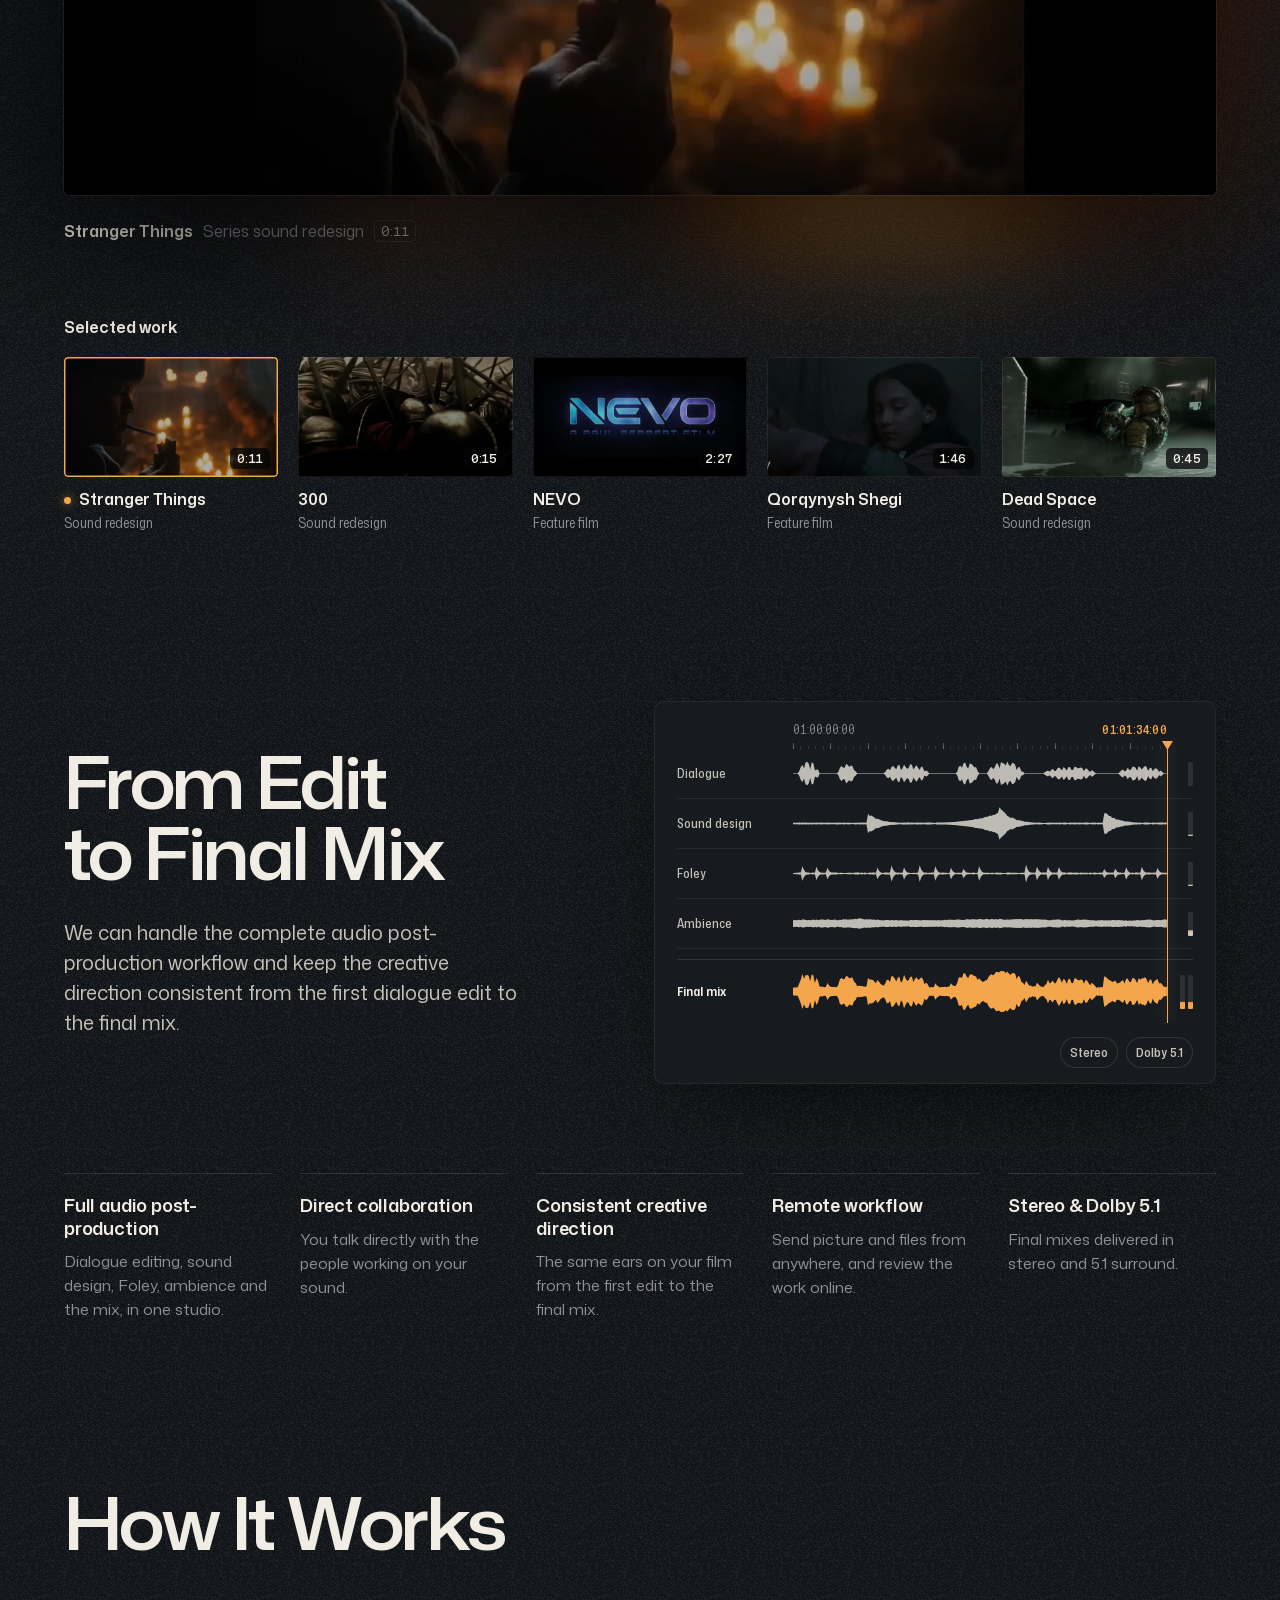
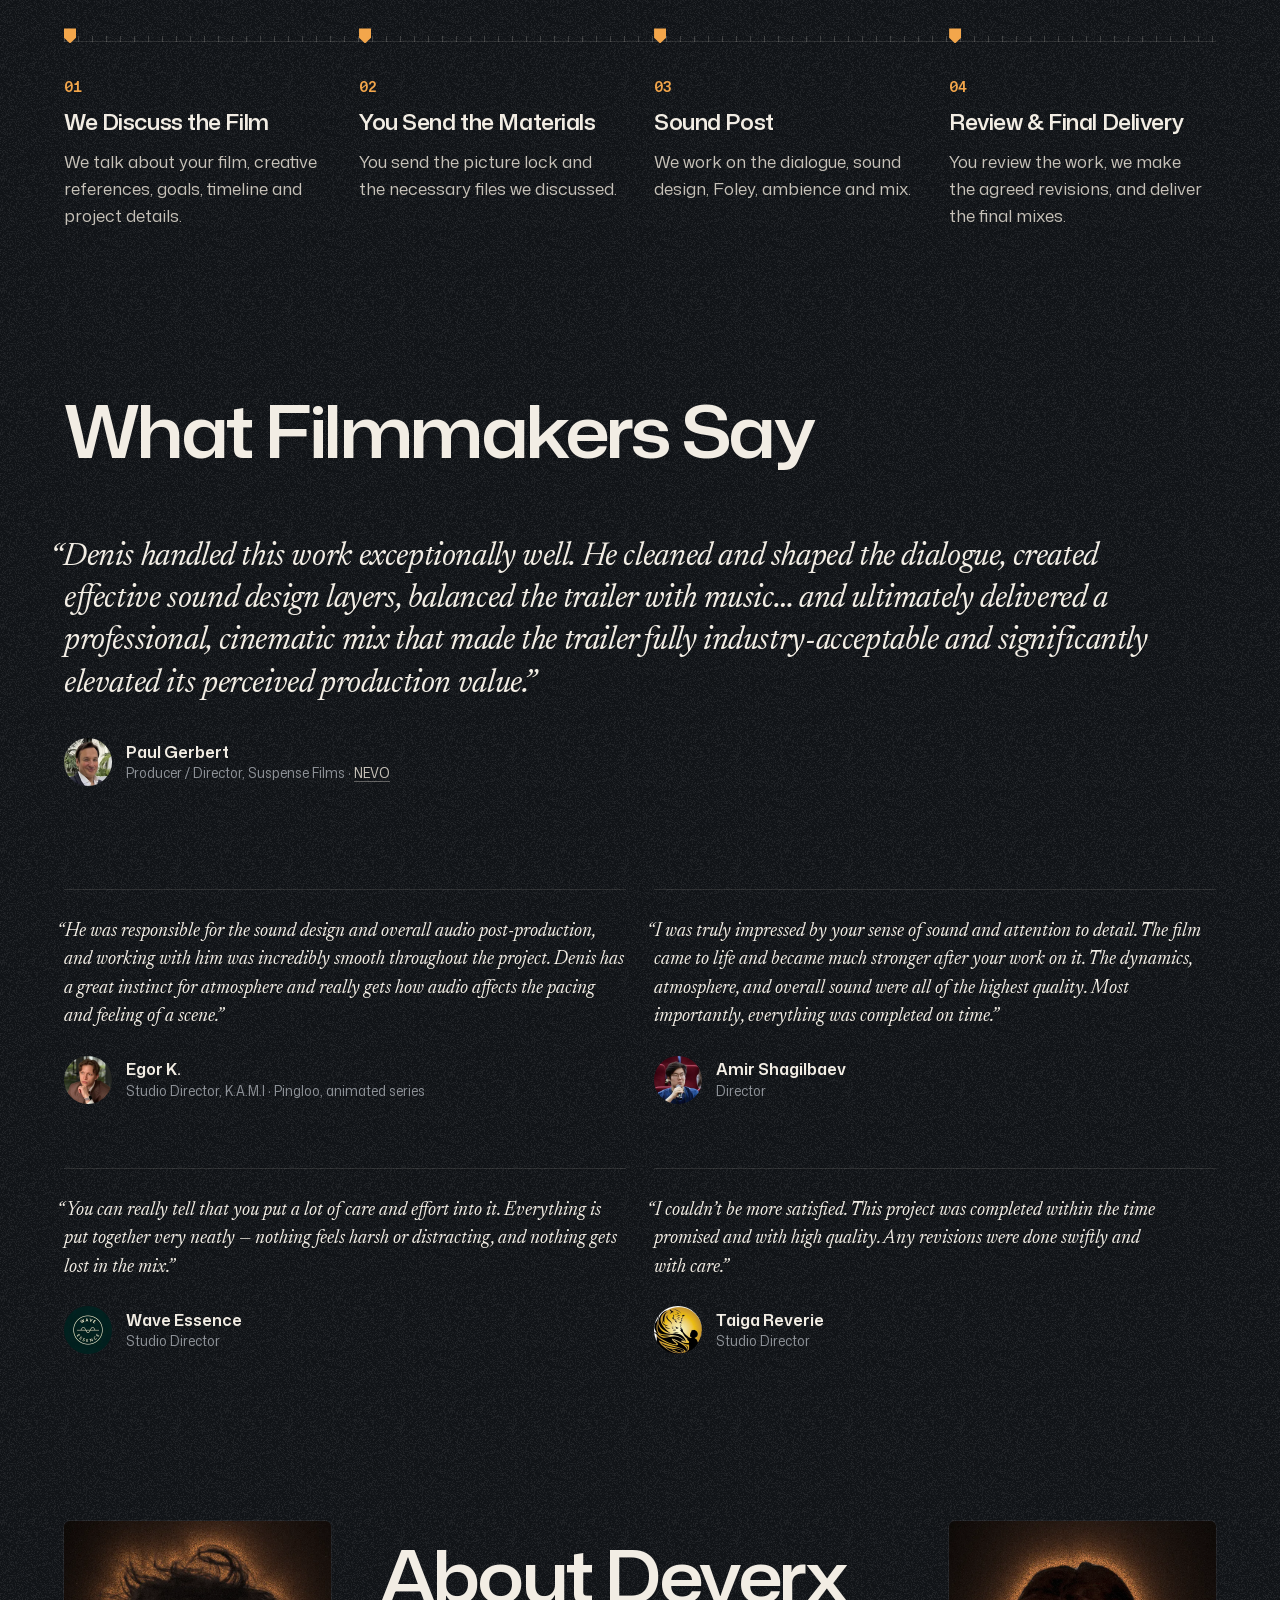
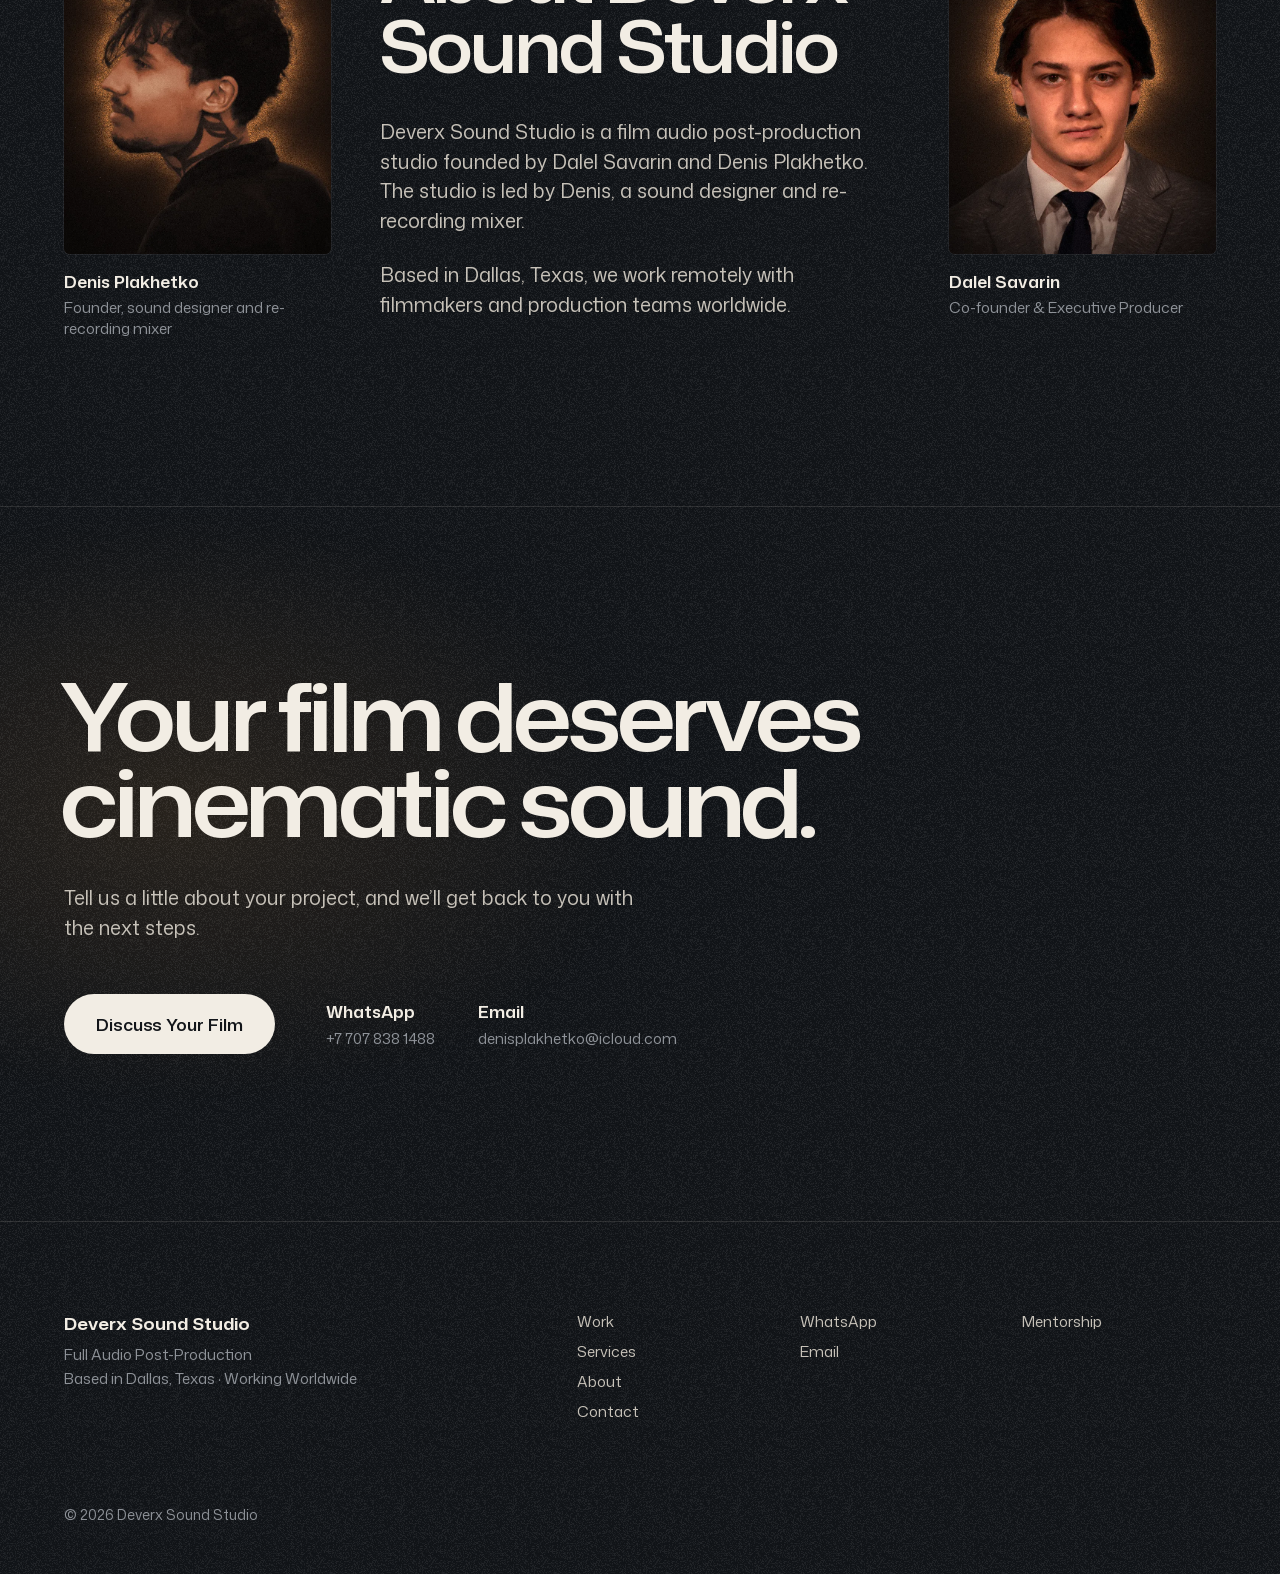
==== commit db1fdce9: "Stranger Things leads the reel, glowing founder portraits, no logo strip - Showreel order: Stranger " ====
--- a/index.html
+++ b/index.html
@@ -39,7 +39,7 @@
   "areaServed": "Worldwide",
   "founder": [
     { "@type": "Person", "name": "Denis Plakhetko", "jobTitle": "Sound Designer and Re-recording Mixer" },
-    { "@type": "Person", "name": "Dalel Savarin" }
+    { "@type": "Person", "name": "Dalel Savarin", "jobTitle": "Co-founder & Executive Producer" }
   ]
 }
 </script>
@@ -136,10 +136,10 @@
         <div class="reel-main">
           <div class="screen-frame">
             <!-- the screen lights the dark room in the colours of the film on it -->
-            <div class="ambient" aria-hidden="true"><img src="img/work/qorqynysh-shegi-thumb.webp" width="640" height="360" alt="" data-ambient></div>
+            <div class="ambient" aria-hidden="true"><img src="img/work/stranger-things-thumb.webp" width="640" height="360" alt="" data-ambient></div>
             <div class="screen" id="showreel" data-screen>
-              <a class="screen-poster" href="https://youtu.be/ixgmapeG-d8" target="_blank" rel="noopener" data-poster aria-label="Play Qorqynysh Shegi, feature film sizzle reel">
-                <img src="img/work/qorqynysh-shegi.webp" srcset="img/work/qorqynysh-shegi-768.webp 768w, img/work/qorqynysh-shegi.webp 1280w" sizes="(min-width: 1700px) 1700px, 100vw" width="1280" height="720" alt="" data-poster-img>
+              <a class="screen-poster" href="https://youtu.be/0fNFyv3hy4o" target="_blank" rel="noopener" data-poster aria-label="Play Stranger Things, series sound redesign">
+                <img src="img/work/stranger-things.webp" srcset="img/work/stranger-things-768.webp 768w, img/work/stranger-things.webp 1280w" sizes="(min-width: 1700px) 1700px, 100vw" width="1280" height="720" alt="" data-poster-img>
                 <span class="screen-play" aria-hidden="true">
                   <span class="screen-play-ring"><svg viewBox="0 0 16 16"><path d="M4.5 2.8v10.4c0 .6.7 1 1.2.6l8-5.2c.5-.3.5-1 0-1.3l-8-5.2c-.5-.3-1.2 0-1.2.7z" fill="currentColor"/></svg></span>
                   <span class="screen-play-label">Play with sound</span>
@@ -150,9 +150,9 @@
           </div>
           <div class="now-bar">
             <p class="now" aria-live="polite">
-              <span class="now-title" data-now-title>Qorqynysh Shegi</span>
-              <span class="now-kind" data-now-kind>Feature film sizzle reel</span>
-              <span class="now-time" data-now-time>1:46</span>
+              <span class="now-title" data-now-title>Stranger Things</span>
+              <span class="now-kind" data-now-kind>Series sound redesign</span>
+              <span class="now-time" data-now-time>0:11</span>
             </p>
             <button class="now-close" type="button" data-close aria-label="Close the film">
               <svg viewBox="0 0 24 24" aria-hidden="true"><path d="M6.5 6.5l11 11M17.5 6.5l-11 11"/></svg>
@@ -165,10 +165,17 @@
           <h3 class="films-title">Selected work</h3>
           <ol class="films">
             <li>
-              <a class="film is-active" href="https://youtu.be/ixgmapeG-d8" target="_blank" rel="noopener" aria-current="true"
-                 data-video="ixgmapeG-d8" data-slug="qorqynysh-shegi" data-title="Qorqynysh Shegi" data-kind="Feature film sizzle reel" data-time="1:46">
-                <span class="film-thumb"><img src="img/work/qorqynysh-shegi-thumb.webp" width="640" height="360" alt="" loading="lazy" decoding="async"><span class="film-time">1:46</span></span>
-                <span class="film-text"><span class="film-title">Qorqynysh Shegi</span><span class="film-kind">Feature film</span></span>
+              <a class="film is-active" href="https://youtu.be/0fNFyv3hy4o" target="_blank" rel="noopener" aria-current="true"
+                 data-video="0fNFyv3hy4o" data-slug="stranger-things" data-title="Stranger Things" data-kind="Series sound redesign" data-time="0:11">
+                <span class="film-thumb"><img src="img/work/stranger-things-thumb.webp" width="640" height="360" alt="" loading="lazy" decoding="async"><span class="film-time">0:11</span></span>
+                <span class="film-text"><span class="film-title">Stranger Things</span><span class="film-kind">Sound redesign</span></span>
+              </a>
+            </li>
+            <li>
+              <a class="film" href="https://youtu.be/b22DwqTjdJw" target="_blank" rel="noopener"
+                 data-video="b22DwqTjdJw" data-slug="300" data-title="300" data-kind="Sound redesign" data-time="0:15">
+                <span class="film-thumb"><img src="img/work/300-thumb.webp" width="640" height="360" alt="" loading="lazy" decoding="async"><span class="film-time">0:15</span></span>
+                <span class="film-text"><span class="film-title">300</span><span class="film-kind">Sound redesign</span></span>
               </a>
             </li>
             <li>
@@ -179,17 +186,10 @@
               </a>
             </li>
             <li>
-              <a class="film" href="https://youtu.be/0fNFyv3hy4o" target="_blank" rel="noopener"
-                 data-video="0fNFyv3hy4o" data-slug="sound-design-process" data-title="Sound Design Process" data-kind="Studio reel" data-time="0:11">
-                <span class="film-thumb"><img src="img/work/sound-design-process-thumb.webp" width="640" height="360" alt="" loading="lazy" decoding="async"><span class="film-time">0:11</span></span>
-                <span class="film-text"><span class="film-title">Sound Design Process</span><span class="film-kind">Studio reel</span></span>
-              </a>
-            </li>
-            <li>
-              <a class="film" href="https://youtu.be/b22DwqTjdJw" target="_blank" rel="noopener"
-                 data-video="b22DwqTjdJw" data-slug="300" data-title="300" data-kind="Sound redesign" data-time="0:15">
-                <span class="film-thumb"><img src="img/work/300-thumb.webp" width="640" height="360" alt="" loading="lazy" decoding="async"><span class="film-time">0:15</span></span>
-                <span class="film-text"><span class="film-title">300</span><span class="film-kind">Sound redesign</span></span>
+              <a class="film" href="https://youtu.be/ixgmapeG-d8" target="_blank" rel="noopener"
+                 data-video="ixgmapeG-d8" data-slug="qorqynysh-shegi" data-title="Qorqynysh Shegi" data-kind="Feature film sizzle reel" data-time="1:46">
+                <span class="film-thumb"><img src="img/work/qorqynysh-shegi-thumb.webp" width="640" height="360" alt="" loading="lazy" decoding="async"><span class="film-time">1:46</span></span>
+                <span class="film-text"><span class="film-title">Qorqynysh Shegi</span><span class="film-kind">Feature film</span></span>
               </a>
             </li>
             <li>
@@ -337,19 +337,6 @@
         </figure>
       </div>
 
-      <div class="clients">
-        <p class="clients-label">Studios and brands we&rsquo;ve worked with</p>
-        <ul class="client-logos">
-          <li><img src="img/clients/loreal.webp" width="420" height="76" style="--h:26" alt="L'Oréal" loading="lazy" decoding="async"></li>
-          <li><img src="img/clients/suspense-films.webp" width="420" height="119" style="--h:27" alt="Suspense Films" loading="lazy" decoding="async"></li>
-          <li><img src="img/clients/nikita-kolesnik.webp" width="295" height="120" style="--h:33" alt="Nikita Kolesnik Film Studio" loading="lazy" decoding="async"></li>
-          <li><img src="img/clients/prana-spring.webp" width="260" height="120" style="--h:35" alt="Prana Spring" loading="lazy" decoding="async"></li>
-          <li><img src="img/clients/multitusya.webp" width="194" height="120" style="--h:40" alt="Multitusya" loading="lazy" decoding="async"></li>
-          <li><img src="img/clients/oonga.webp" width="420" height="119" style="--h:27" alt="Oonga" loading="lazy" decoding="async"></li>
-          <li><img src="img/clients/taiga-reverie.webp" width="129" height="120" style="--h:48" alt="Taiga Reverie" loading="lazy" decoding="async"></li>
-          <li><img src="img/clients/kami.webp" width="120" height="120" style="--h:48" alt="K.A.M.I" loading="lazy" decoding="async"></li>
-        </ul>
-      </div>
     </div>
   </section>
 
@@ -363,16 +350,16 @@
       </div>
       <div class="founders">
         <figure class="founder">
-          <div class="founder-photo founder-denis">
-            <img src="img/people/denis-plakhetko-left.webp" width="642" height="1100" alt="Denis Plakhetko, black and white profile portrait" loading="lazy" decoding="async">
+          <div class="founder-photo">
+            <img src="img/people/denis-plakhetko-glow.webp" width="720" height="900" alt="Denis Plakhetko in profile, lit from behind with a warm glow" loading="lazy" decoding="async">
           </div>
           <figcaption><span class="founder-name">Denis Plakhetko</span><span class="founder-role">Founder, sound designer and re-recording mixer</span></figcaption>
         </figure>
         <figure class="founder">
-          <div class="founder-photo founder-dalel">
-            <img src="img/people/dalel-savarin.webp" width="765" height="1100" alt="Dalel Savarin, black and white portrait" loading="lazy" decoding="async">
+          <div class="founder-photo">
+            <img src="img/people/dalel-savarin-glow.webp" width="720" height="900" alt="Dalel Savarin, portrait lit from behind with a warm glow" loading="lazy" decoding="async">
           </div>
-          <figcaption><span class="founder-name">Dalel Savarin</span><span class="founder-role">Co-founder</span></figcaption>
+          <figcaption><span class="founder-name">Dalel Savarin</span><span class="founder-role">Co-founder &amp; Executive Producer</span></figcaption>
         </figure>
       </div>
     </div>
--- a/css/site.css
+++ b/css/site.css
@@ -672,19 +672,6 @@
 .quotes .quote { padding-top: 28px; border-top: 1px solid var(--line); max-width: 36em; }
 .quotes blockquote p { font-size: clamp(1.1875rem, 1.45vw, 1.3125rem); line-height: 1.5; color: var(--ivory); text-indent: -0.38em; }
 
-.clients {
-  margin-top: clamp(88px, 10vw, 144px); padding-top: 28px; border-top: 1px solid var(--line);
-}
-.clients-label { font-size: 0.9375rem; color: var(--dim); }
-.client-logos {
-  display: flex; flex-wrap: wrap; align-items: center; justify-content: space-between;
-  gap: 28px 32px; margin-top: 32px;
-}
-.client-logos img {
-  width: auto; height: calc(var(--h) * 1.1px);
-  opacity: 0.62; transition: opacity 0.3s;
-}
-.client-logos li:hover img { opacity: 1; }
 
 /* ---------- 8 · About ---------- */
 
@@ -702,20 +689,14 @@
 .founder:first-child { grid-column: 1 / span 3; grid-row: 1; }
 .founder:last-child { grid-column: 10 / span 3; grid-row: 1; }
 .founder { align-self: start; }
+/* The portraits carry their own light: a warm, grainy halo behind each head,
+   baked into the image so it looks the same in every browser. */
 .founder-photo {
-  position: relative; aspect-ratio: 4 / 5; border-radius: 6px; overflow: hidden;
-  /* a warm key light behind each head, the rest of the frame in shadow */
-  background:
-    radial-gradient(54% 42% at var(--kx, 50%) var(--ky, 32%), rgba(243, 166, 75, 0.28), rgba(243, 166, 75, 0.05) 62%, transparent 82%),
-    linear-gradient(180deg, #1b1f25, #0b0d10);
-}
-.founder-photo img {
-  position: absolute; bottom: 0; left: 50%;
-  height: 95%; width: auto; max-width: none;
-  transform: translateX(var(--tx, -50%));
-}
-.founder-denis { --kx: 40%; --ky: 30%; --tx: -40%; }
-.founder-dalel { --kx: 50%; --ky: 27%; }
+  aspect-ratio: 4 / 5; border-radius: 6px; overflow: hidden;
+  background: #16110e;
+  box-shadow: 0 0 0 1px rgba(242, 237, 228, 0.06);
+}
+.founder-photo img { width: 100%; height: 100%; object-fit: cover; }
 .founder figcaption { display: flex; flex-direction: column; gap: 2px; margin-top: 14px; }
 .founder-name { font-weight: 620; }
 .founder-role { font-size: 0.9375rem; line-height: 1.4; color: var(--dim); }
@@ -830,7 +811,6 @@
   .steps::before { display: none; }
   .step { border-top: 1px solid var(--line); padding-top: 40px; }
   .step::before { top: -1px; }
-  .client-logos { justify-content: flex-start; gap: 28px 44px; }
   .facts { grid-template-columns: repeat(2, minmax(0, 1fr)); }
 }
 
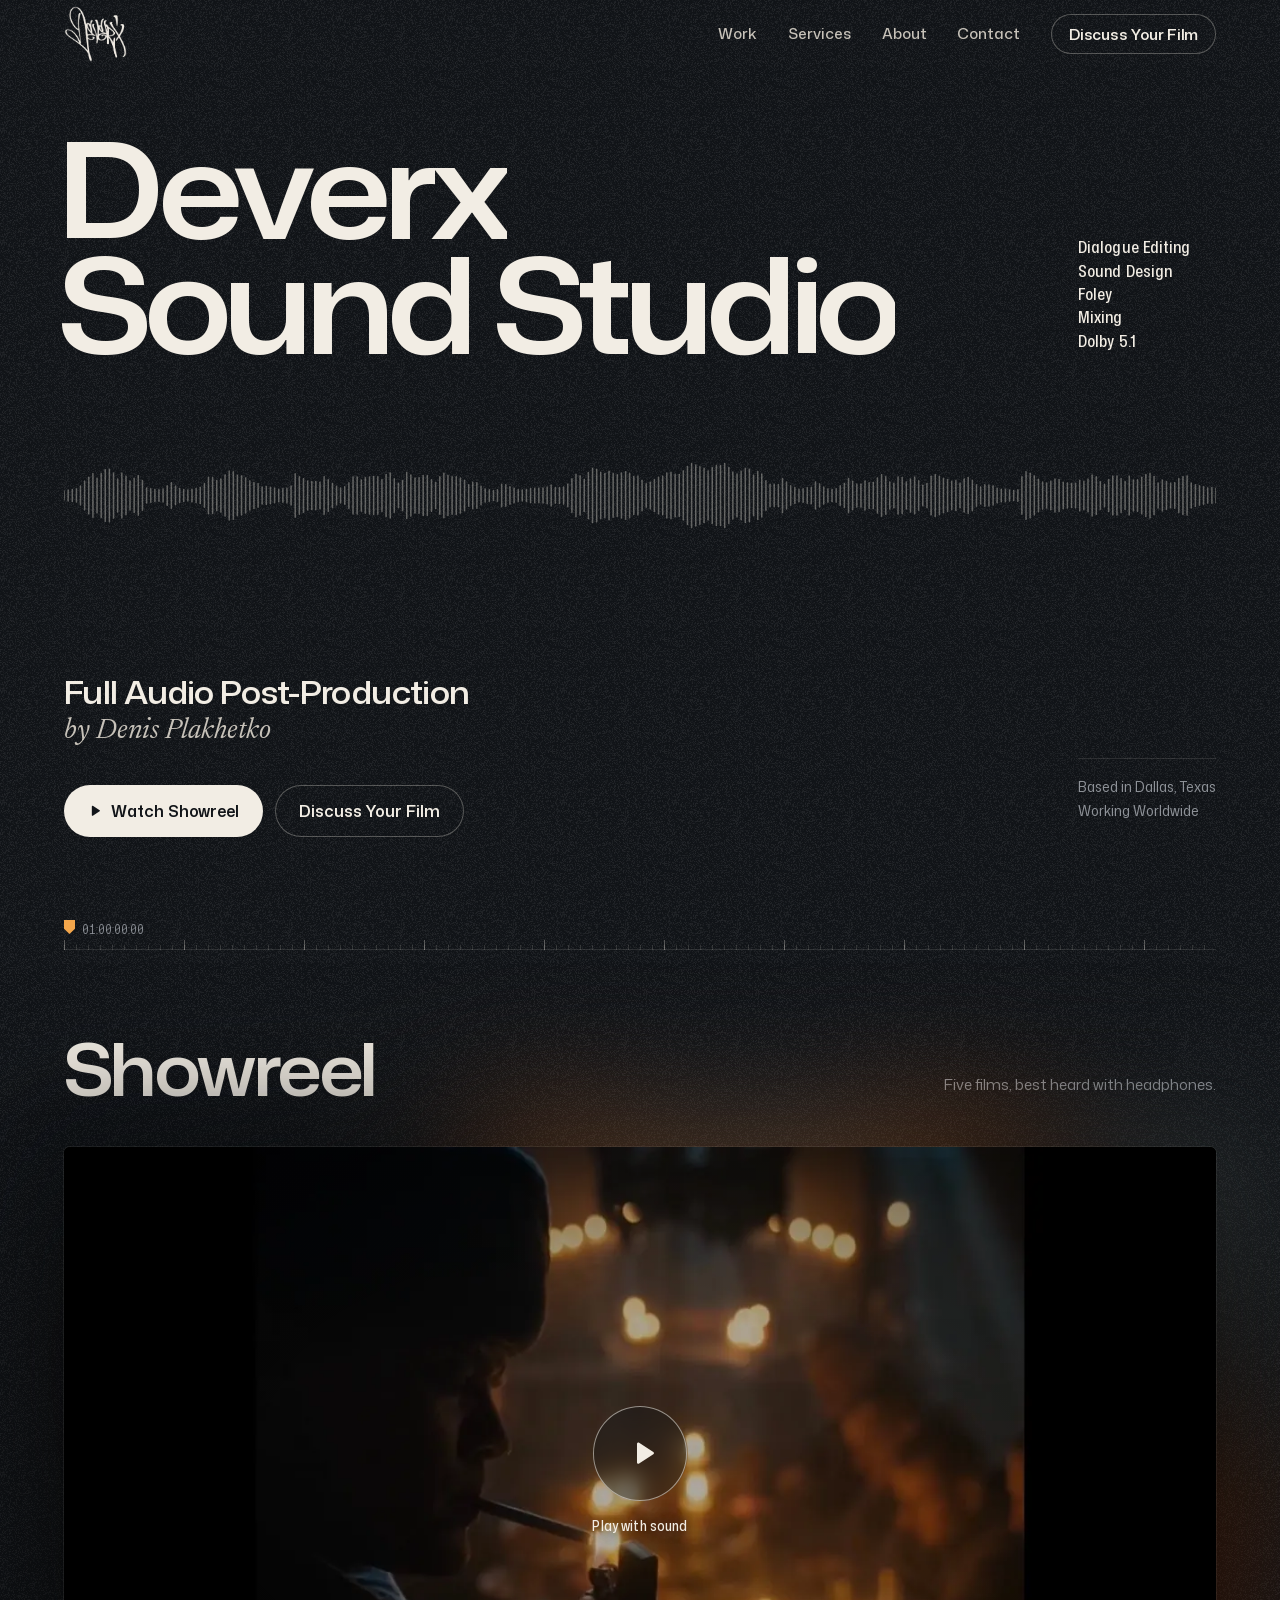
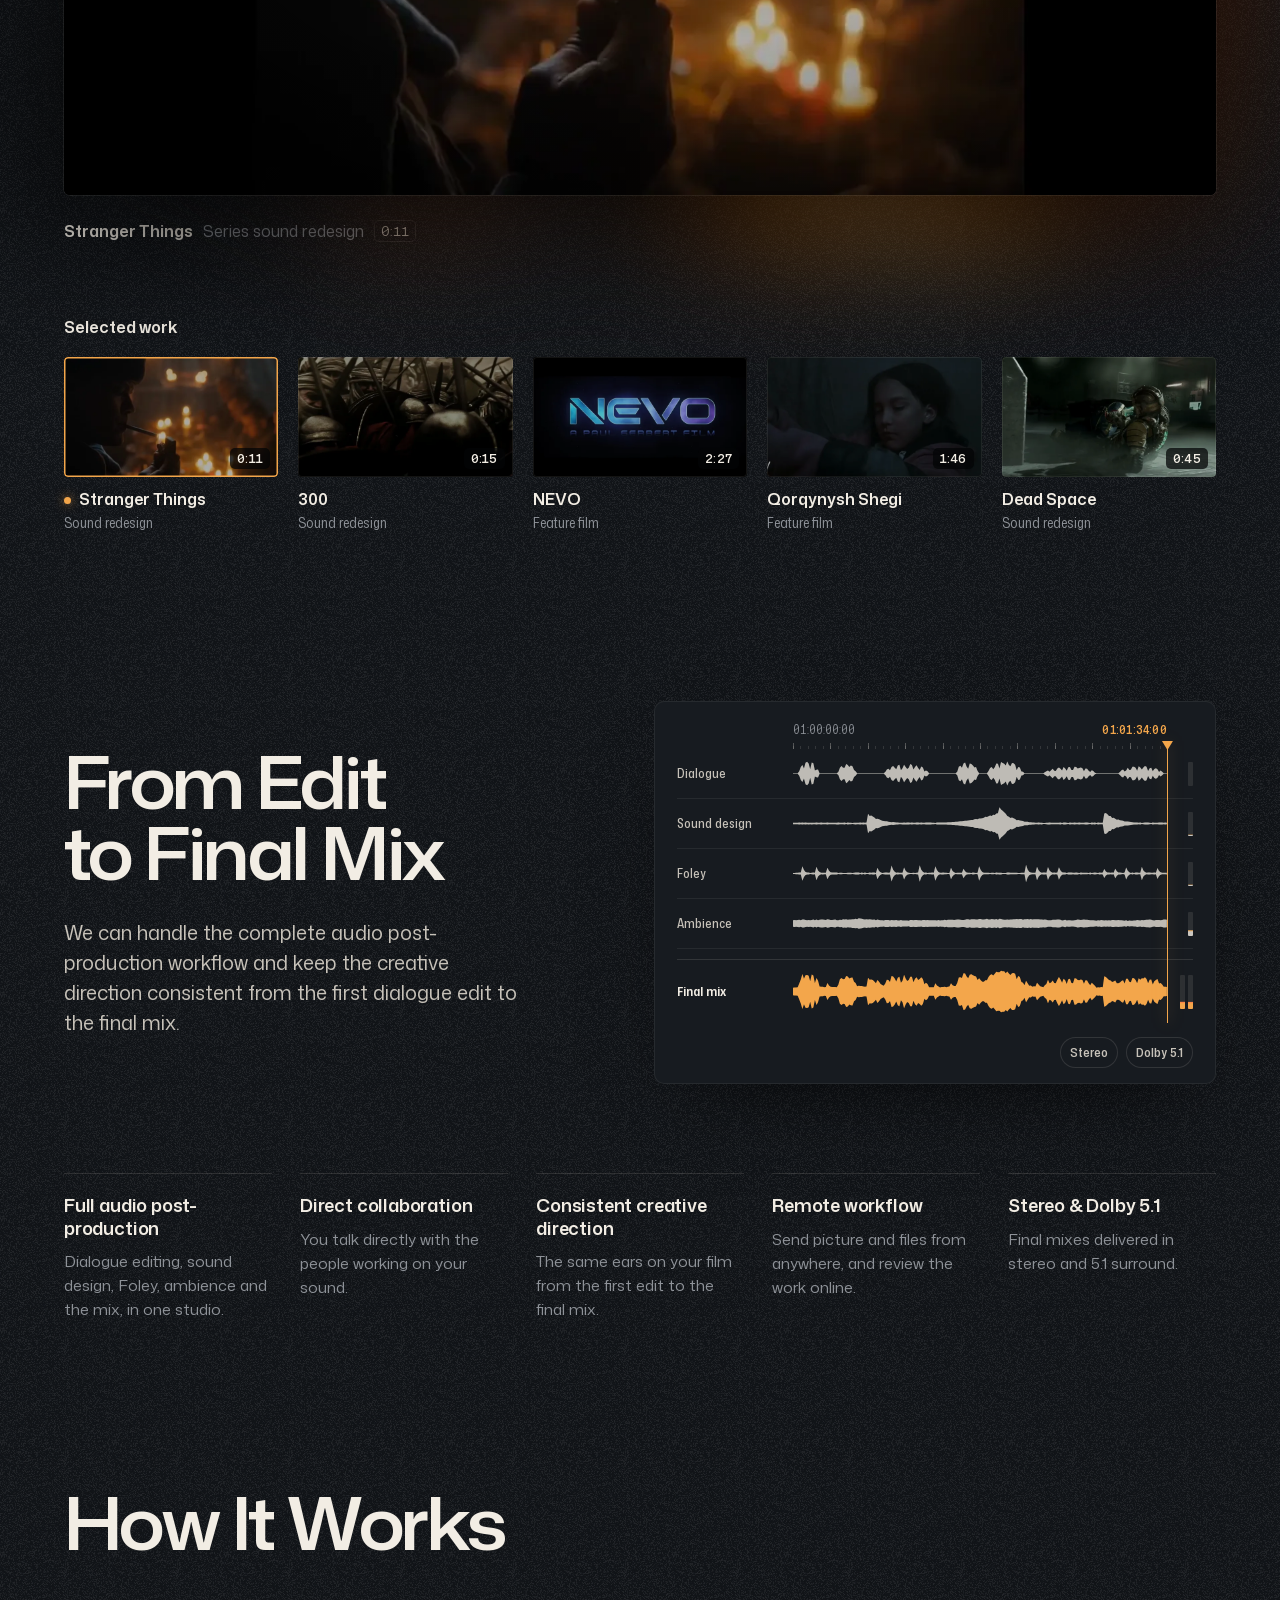
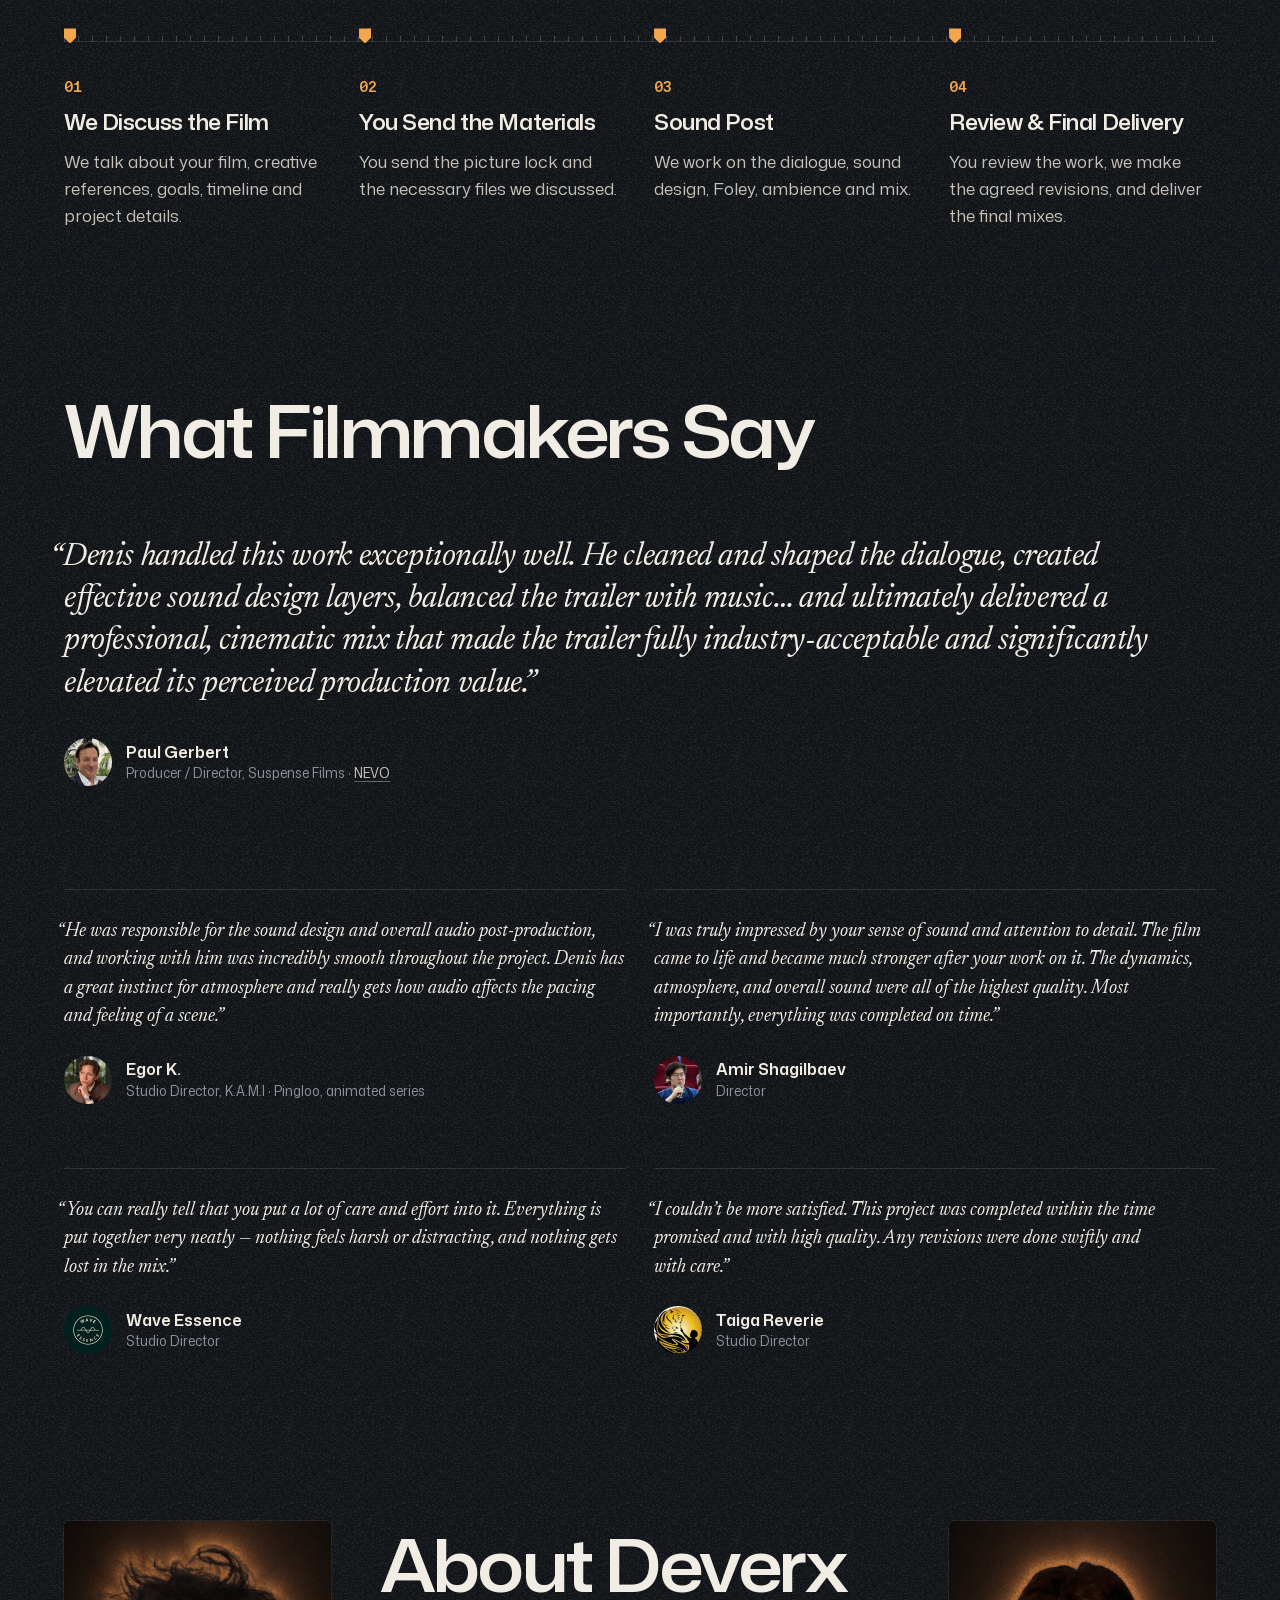
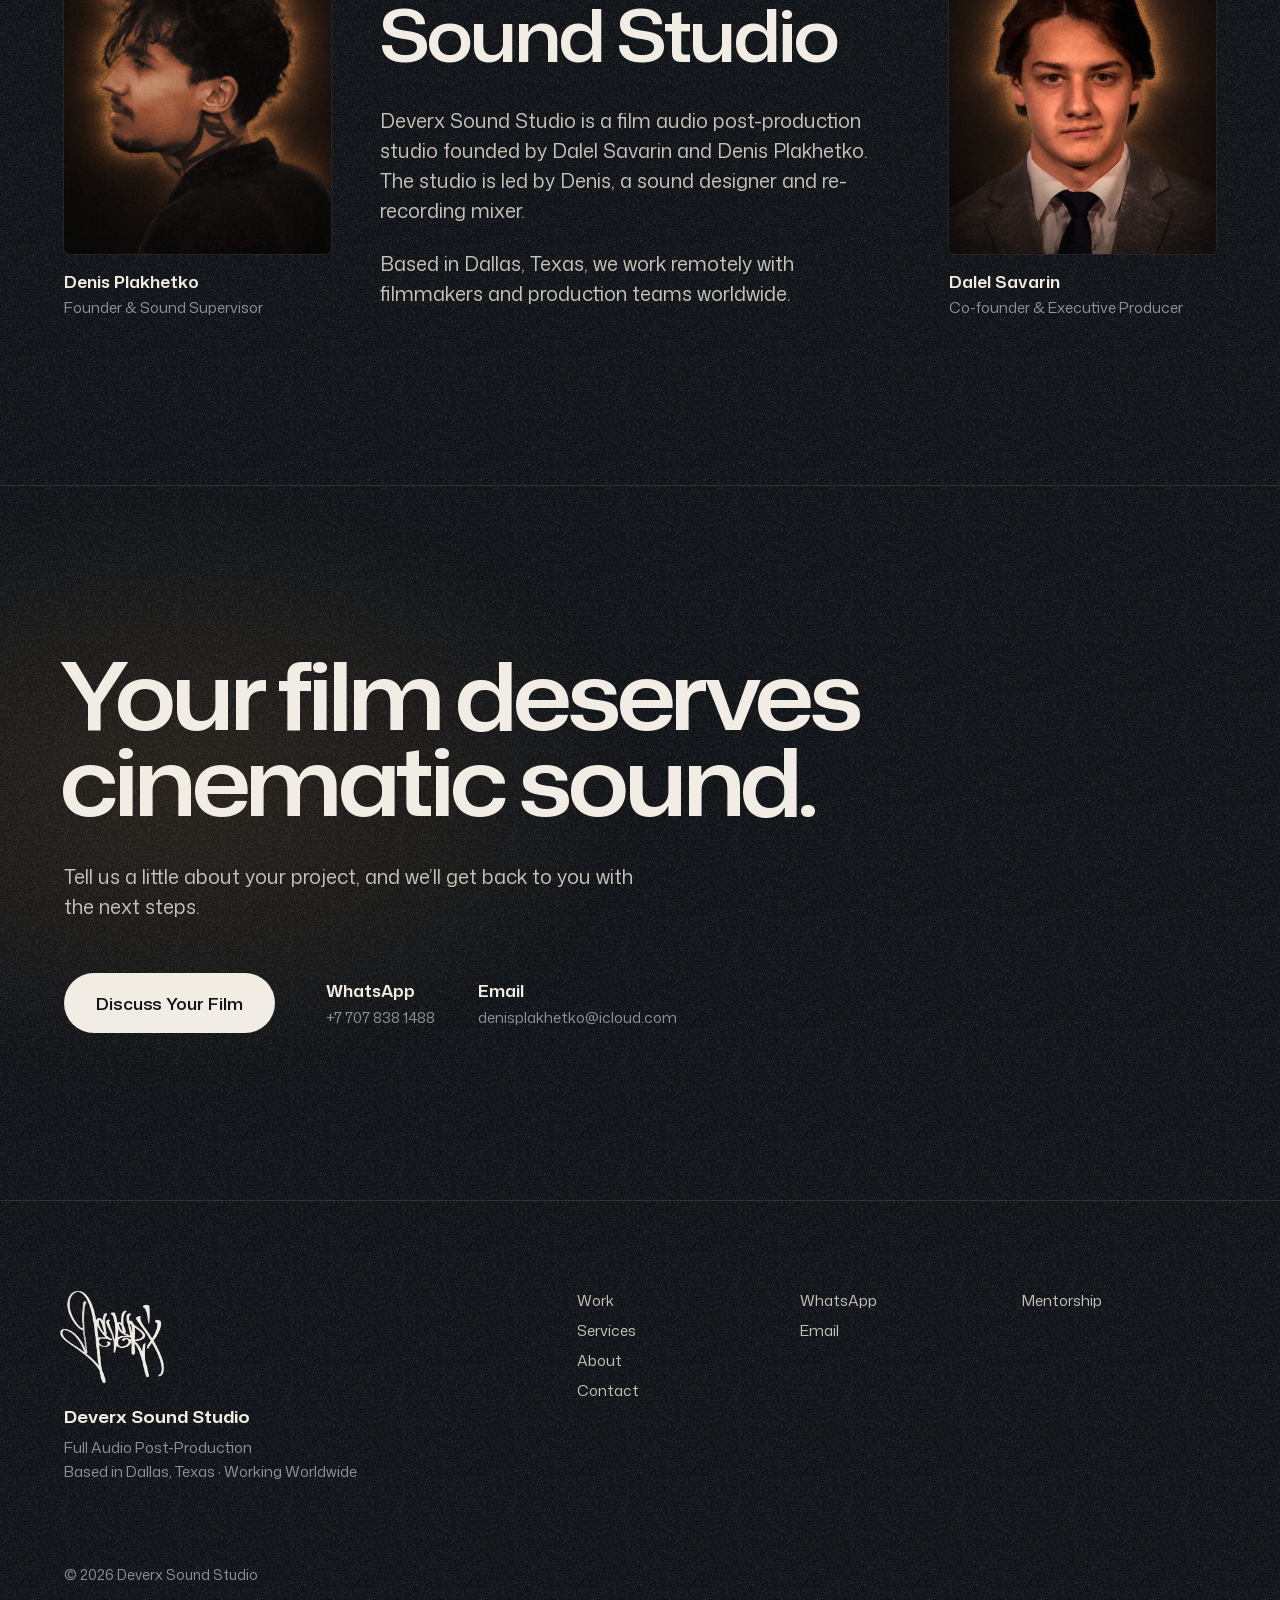
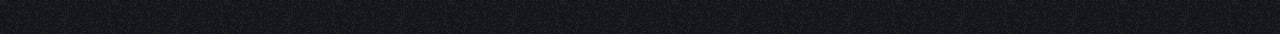
==== commit 15ff3195: "Deverx logo in the header and footer; Denis as Sound Supervisor - The hand-lettered Deverx tag repla" ====
--- a/index.html
+++ b/index.html
@@ -38,7 +38,7 @@
   "address": { "@type": "PostalAddress", "addressLocality": "Dallas", "addressRegion": "TX", "addressCountry": "US" },
   "areaServed": "Worldwide",
   "founder": [
-    { "@type": "Person", "name": "Denis Plakhetko", "jobTitle": "Sound Designer and Re-recording Mixer" },
+    { "@type": "Person", "name": "Denis Plakhetko", "jobTitle": "Founder & Sound Supervisor" },
     { "@type": "Person", "name": "Dalel Savarin", "jobTitle": "Co-founder & Executive Producer" }
   ]
 }
@@ -50,7 +50,7 @@
 
 <header class="site-header" data-header>
   <div class="wrap header-bar">
-    <a class="brand" href="#top" aria-label="Deverx Sound Studio — back to top">DEVERX</a>
+    <a class="brand" href="#top" aria-label="Deverx Sound Studio — back to top"><img class="brand-logo" src="img/logo.webp" width="349" height="309" alt=""></a>
     <nav class="nav" aria-label="Main">
       <ul>
         <li><a href="#work">Work</a></li>
@@ -353,7 +353,7 @@
           <div class="founder-photo">
             <img src="img/people/denis-plakhetko-glow.webp" width="720" height="900" alt="Denis Plakhetko in profile, lit from behind with a warm glow" loading="lazy" decoding="async">
           </div>
-          <figcaption><span class="founder-name">Denis Plakhetko</span><span class="founder-role">Founder, sound designer and re-recording mixer</span></figcaption>
+          <figcaption><span class="founder-name">Denis Plakhetko</span><span class="founder-role">Founder &amp; Sound Supervisor</span></figcaption>
         </figure>
         <figure class="founder">
           <div class="founder-photo">
@@ -386,6 +386,7 @@
 <footer class="site-footer">
   <div class="wrap footer-grid">
     <div class="footer-brand">
+      <img class="footer-logo" src="img/logo.webp" width="349" height="309" alt="Deverx" loading="lazy" decoding="async">
       <p class="footer-name">Deverx Sound Studio</p>
       <p>Full Audio Post-Production</p>
       <p>Based in Dallas, Texas · Working Worldwide</p>
--- a/css/site.css
+++ b/css/site.css
@@ -168,11 +168,10 @@
 .header-bar { height: var(--header-h); display: flex; align-items: center; gap: clamp(16px, 2.4vw, 36px); }
 
 .brand {
-  margin-right: auto;
-  font-size: 1.0625rem; font-weight: 700; font-stretch: 125%;
-  letter-spacing: 0.08em; text-decoration: none;
-  padding-block: 10px;
-}
+  display: block; margin-right: auto; padding-block: 2px;
+  text-decoration: none; -webkit-tap-highlight-color: transparent;
+}
+.brand-logo { display: block; height: 56px; width: auto; }
 
 .nav ul { display: flex; gap: clamp(18px, 2.4vw, 34px); }
 .nav a {
@@ -739,6 +738,7 @@
 }
 .footer-grid { display: grid; grid-template-columns: minmax(0, 5fr) repeat(3, minmax(0, 2fr)); column-gap: var(--col-gap); row-gap: 32px; }
 .footer-brand p { color: var(--dim); }
+.footer-logo { display: block; width: auto; height: 96px; margin: 0 0 18px -6px; }
 .footer-brand .footer-name { color: var(--ivory); font-weight: 650; font-stretch: 110%; font-size: 1.0625rem; margin-bottom: 6px; }
 .footer-col li + li { margin-top: 6px; }
 .footer-col a { color: var(--ivory-2); text-decoration: none; transition: color 0.2s; }
@@ -840,6 +840,7 @@
 
 @media (max-width: 719px) {
   :root { --header-h: 60px; }
+  .brand-logo { height: 46px; }
   .hero-wave { display: none; }
   .hero-title { font-size: min(18.5vw, 6.4rem); line-height: 0.9; }
   .hero-title .w { display: block; width: fit-content; }
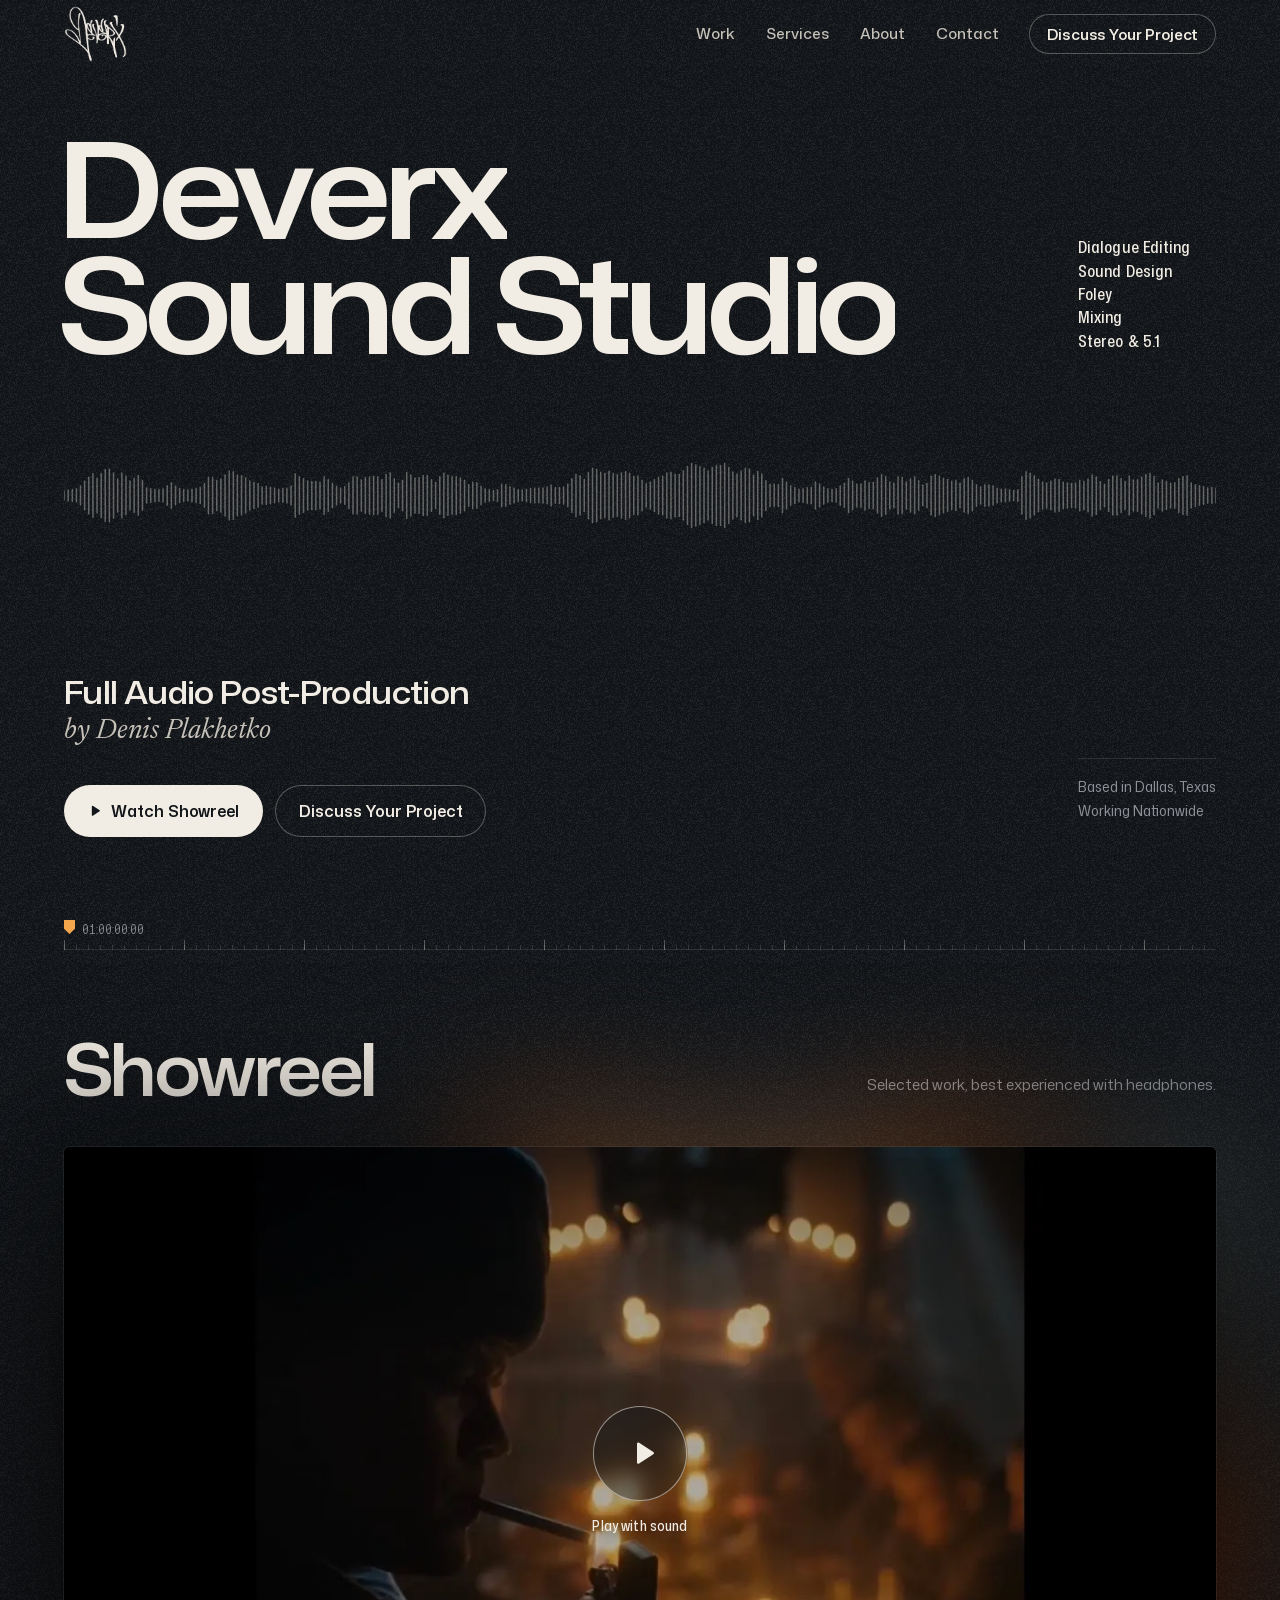
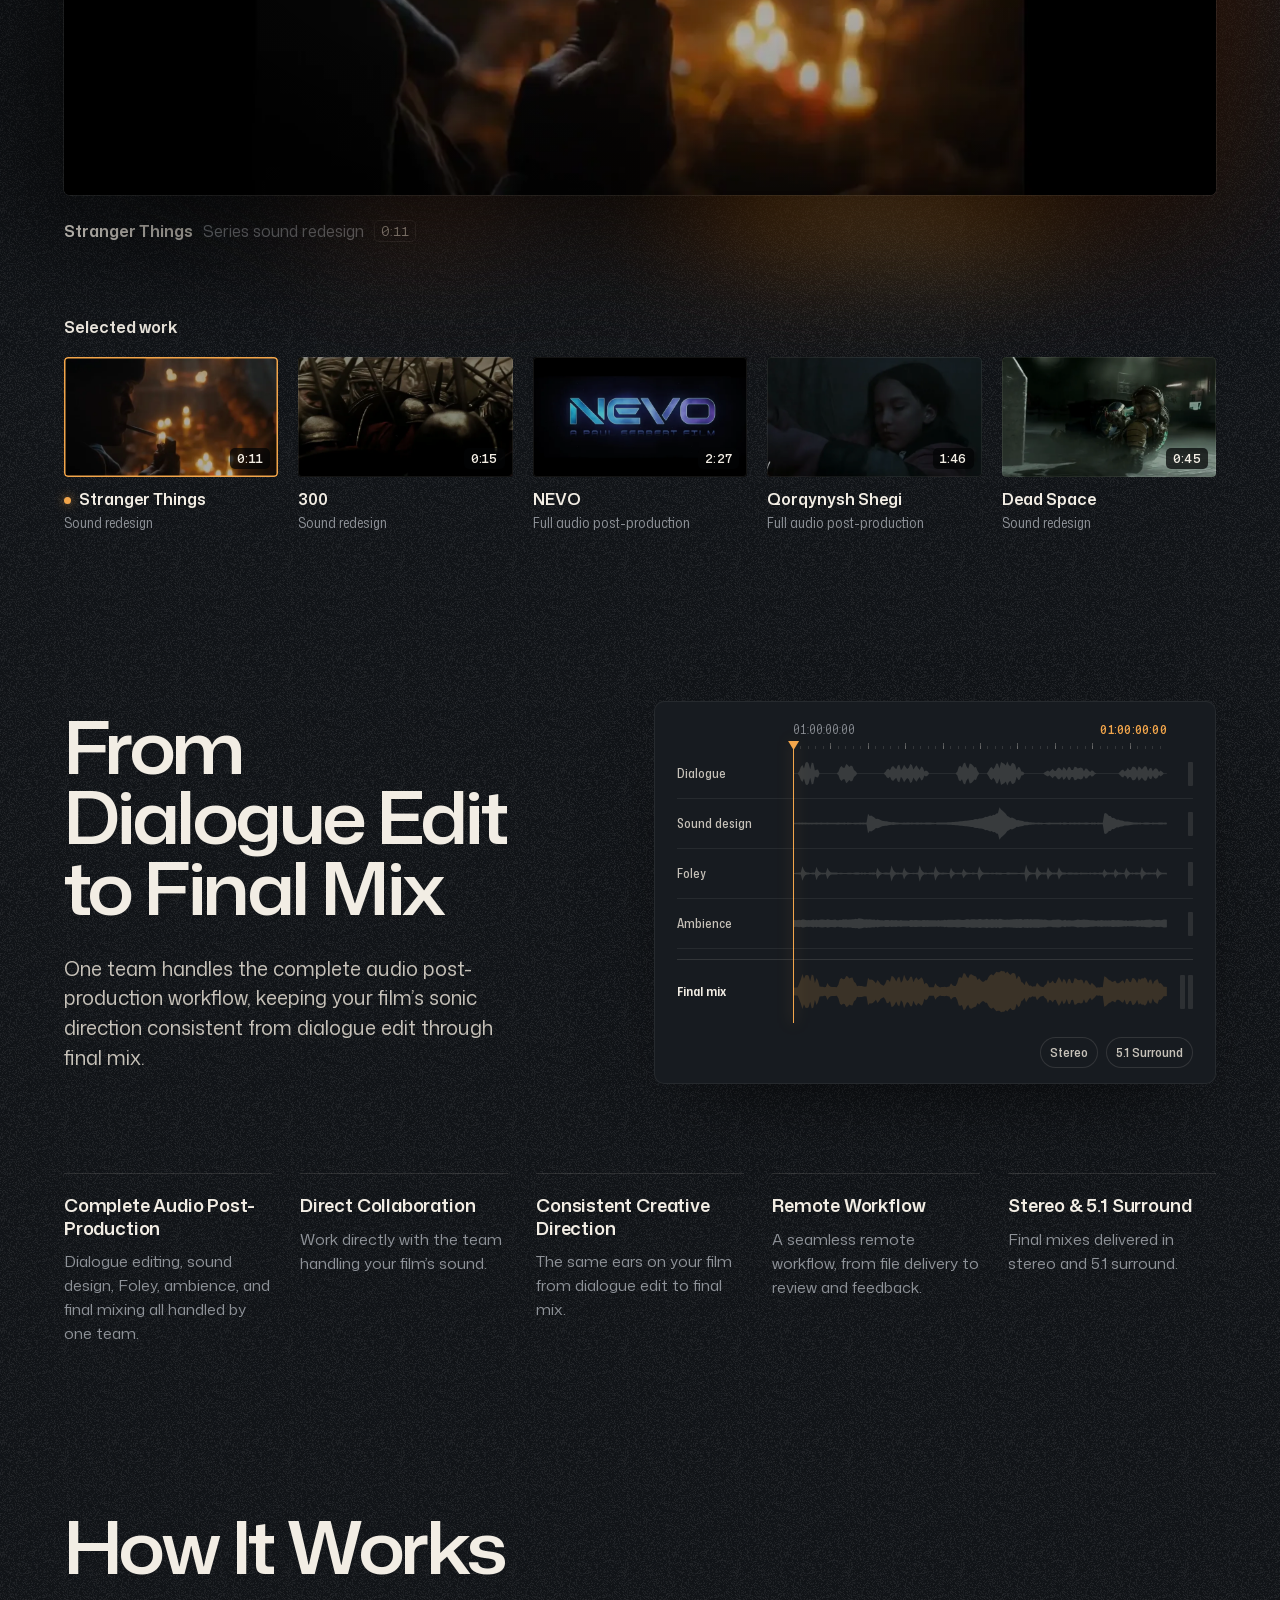
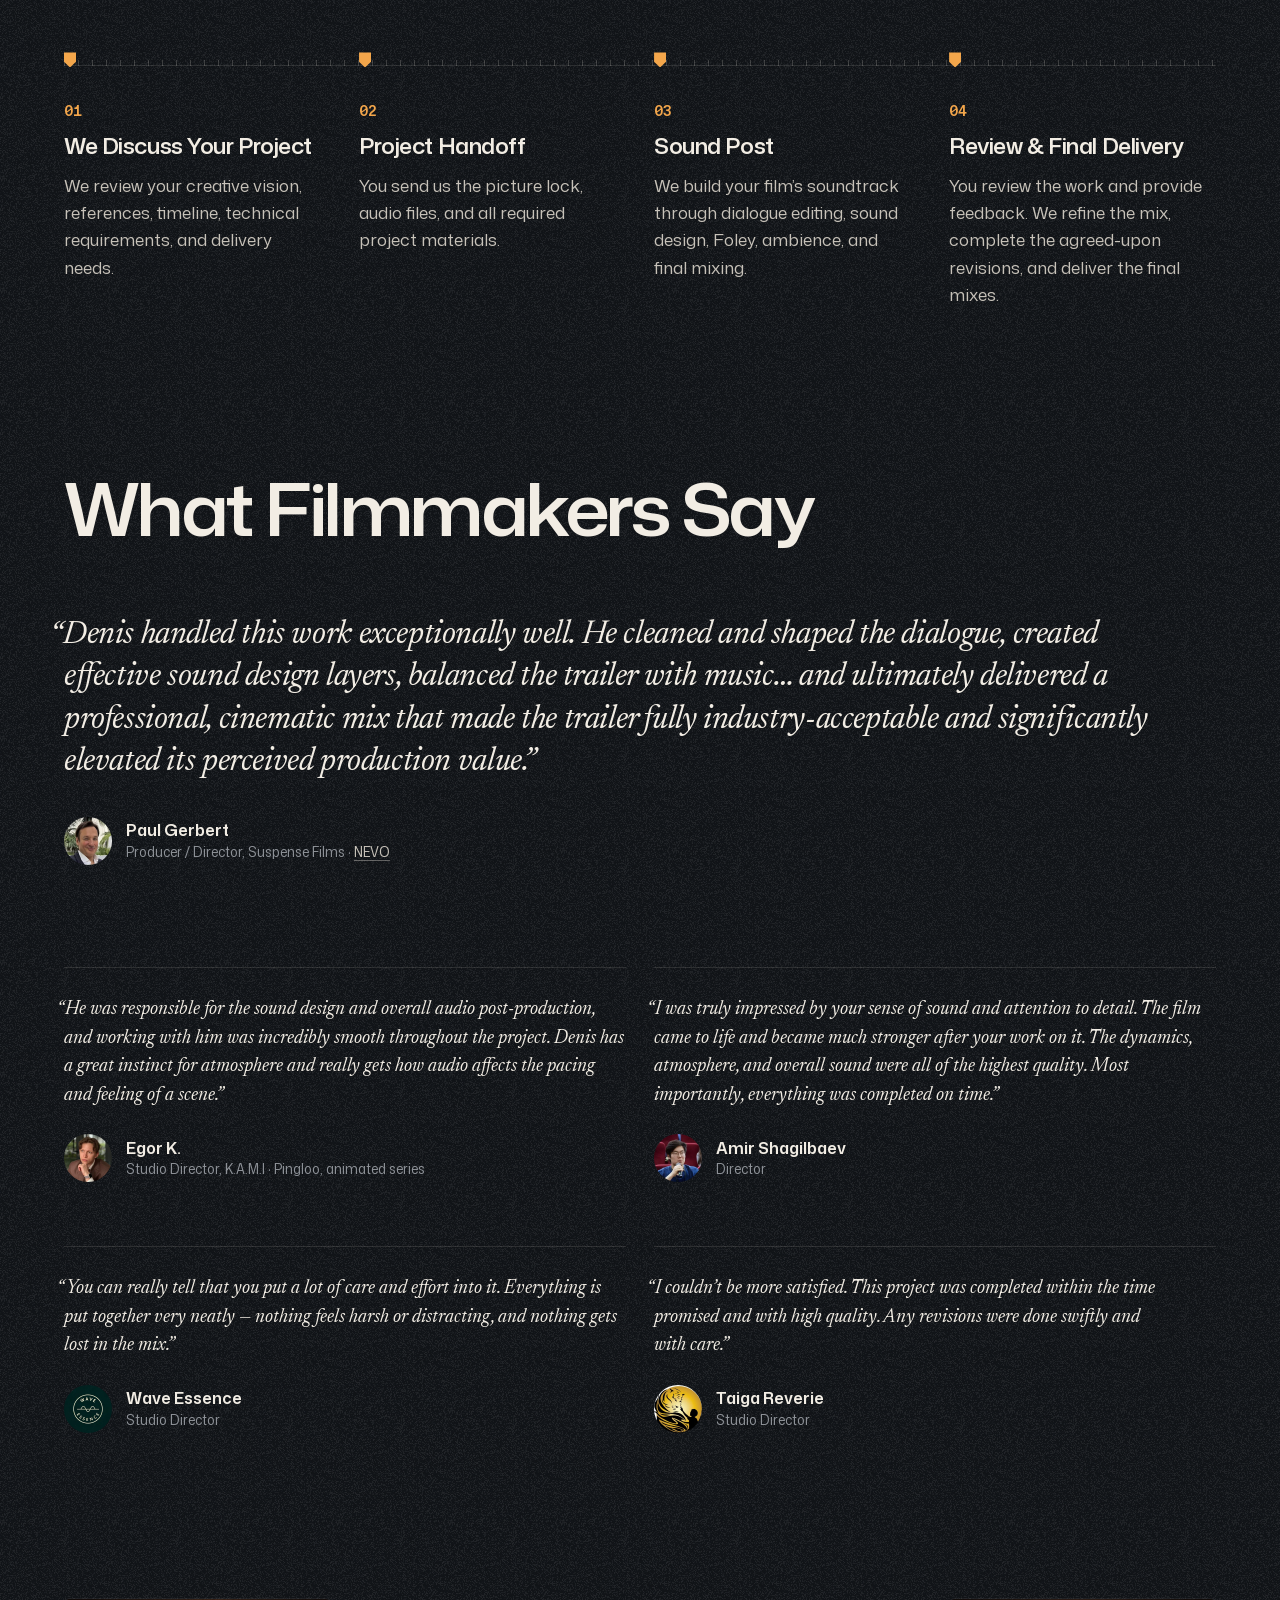
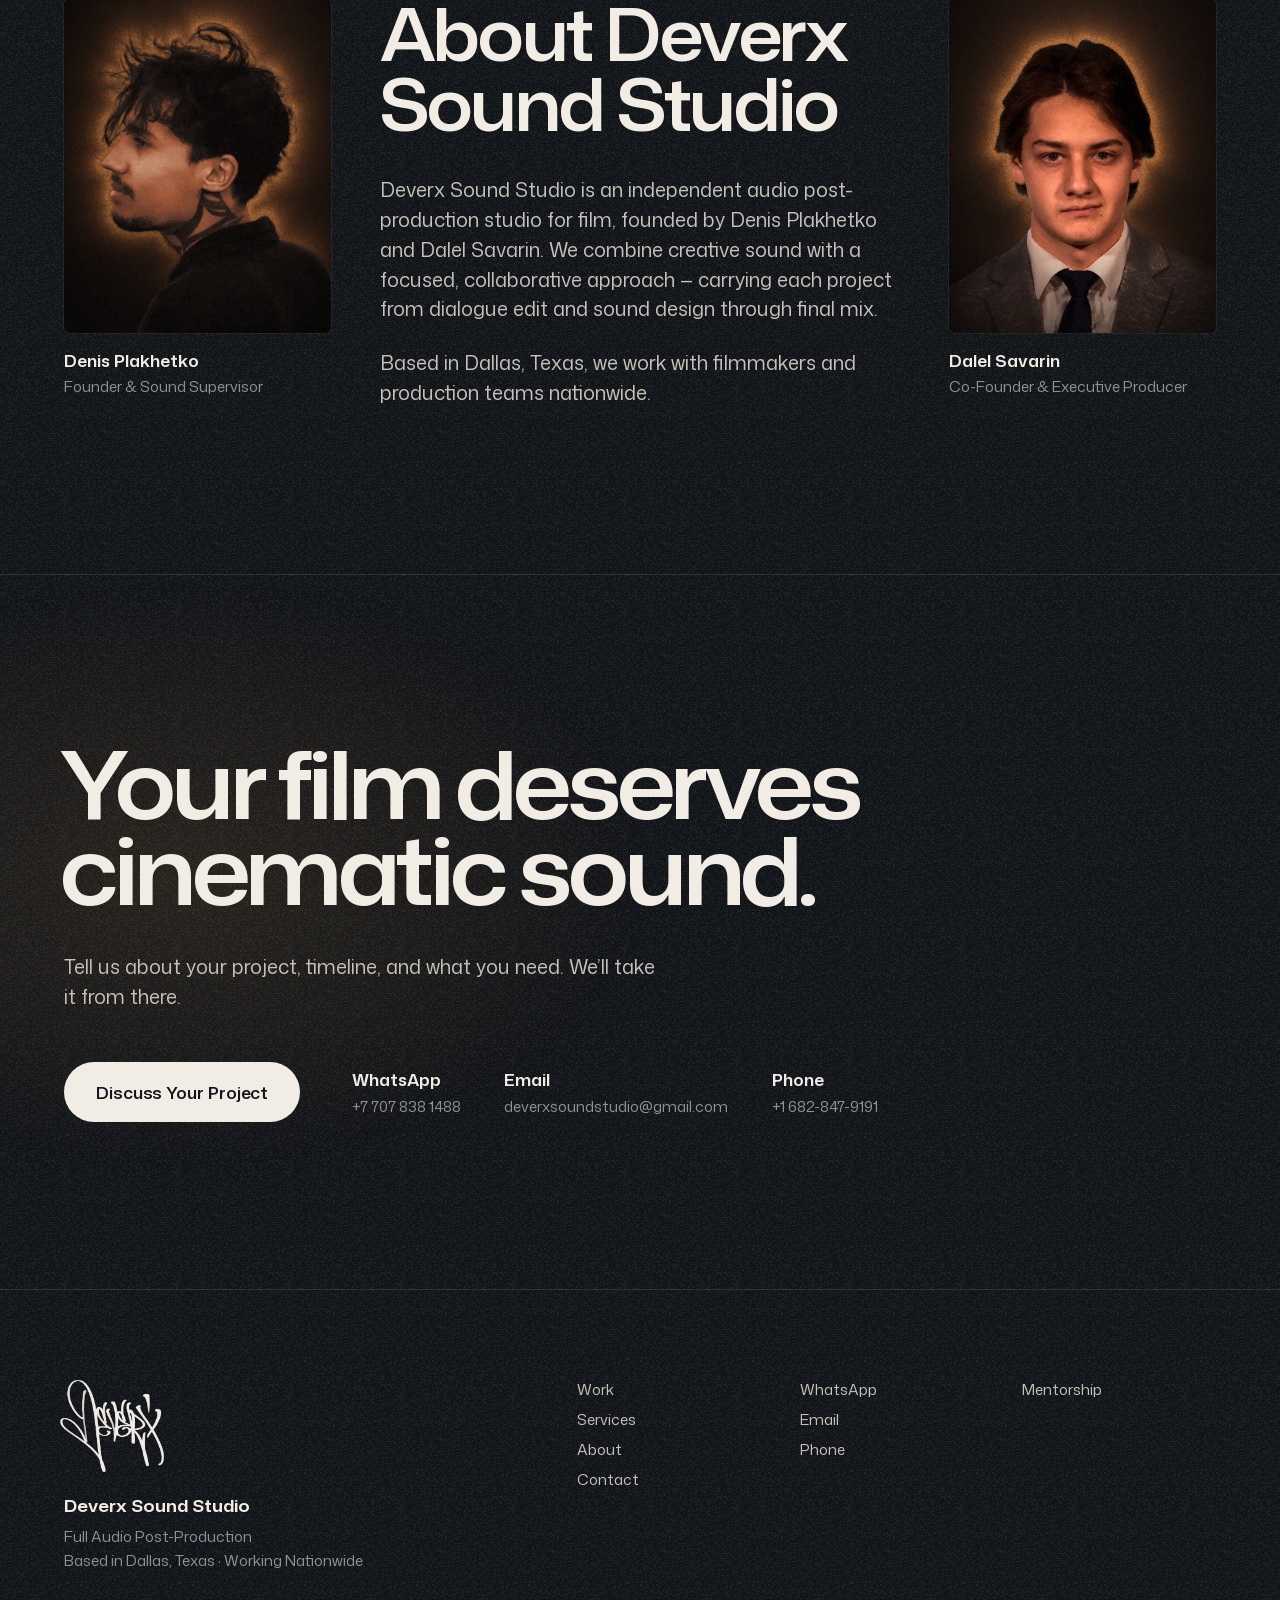
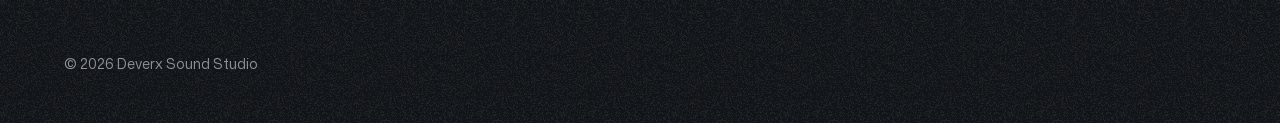
==== commit 170b3cbe: "Copy pass from Denis: Discuss Your Project, Stereo & 5.1, nationwide, mentorship at $999 Home: "Disc" ====
--- a/index.html
+++ b/index.html
@@ -4,7 +4,7 @@
 <meta charset="UTF-8">
 <meta name="viewport" content="width=device-width, initial-scale=1, viewport-fit=cover">
 <title>Deverx Sound Studio | Full Audio Post-Production for Film</title>
-<meta name="description" content="Deverx Sound Studio is a film audio post-production studio in Dallas, Texas, led by sound designer and re-recording mixer Denis Plakhetko. Dialogue editing, sound design, Foley and mixing in stereo and Dolby 5.1, for filmmakers worldwide.">
+<meta name="description" content="Deverx Sound Studio is a film audio post-production studio in Dallas, Texas, led by sound designer and re-recording mixer Denis Plakhetko. Dialogue editing, sound design, Foley and mixing in stereo and 5.1 surround, for filmmakers nationwide.">
 <meta name="theme-color" content="#121519">
 <meta name="color-scheme" content="dark">
 <link rel="canonical" href="https://puffluv.github.io/deverx-sound/">
@@ -12,15 +12,16 @@
 <meta property="og:site_name" content="Deverx Sound Studio">
 <meta property="og:url" content="https://puffluv.github.io/deverx-sound/">
 <meta property="og:title" content="Deverx Sound Studio — Full Audio Post-Production">
-<meta property="og:description" content="Dialogue editing, sound design, Foley and mixing in stereo and Dolby 5.1. Based in Dallas, Texas, working with filmmakers worldwide.">
+<meta property="og:description" content="Dialogue editing, sound design, Foley and mixing in stereo and 5.1 surround. Based in Dallas, Texas, working with filmmakers nationwide.">
 <meta property="og:image" content="https://puffluv.github.io/deverx-sound/img/og-deverx.jpg">
 <meta property="og:image:width" content="1200">
 <meta property="og:image:height" content="630">
 <meta name="twitter:card" content="summary_large_image">
 <meta name="twitter:title" content="Deverx Sound Studio — Full Audio Post-Production">
-<meta name="twitter:description" content="Dialogue editing, sound design, Foley and mixing in stereo and Dolby 5.1. Based in Dallas, Texas, working with filmmakers worldwide.">
+<meta name="twitter:description" content="Dialogue editing, sound design, Foley and mixing in stereo and 5.1 surround. Based in Dallas, Texas, working with filmmakers nationwide.">
 <meta name="twitter:image" content="https://puffluv.github.io/deverx-sound/img/og-deverx.jpg">
-<link rel="icon" type="image/svg+xml" href="favicon.svg">
+<link rel="icon" type="image/png" sizes="32x32" href="favicon-32.png">
+<link rel="icon" type="image/png" sizes="192x192" href="favicon-192.png">
 <link rel="apple-touch-icon" href="apple-touch-icon.png">
 <link rel="preload" href="fonts/mona-sans-latin.woff2" as="font" type="font/woff2" crossorigin>
 <link rel="stylesheet" href="css/site.css">
@@ -31,15 +32,16 @@
   "@context": "https://schema.org",
   "@type": "ProfessionalService",
   "name": "Deverx Sound Studio",
-  "description": "Film audio post-production: dialogue editing, sound design, Foley and mixing in stereo and Dolby 5.1.",
+  "description": "Film audio post-production: dialogue editing, sound design, Foley and mixing in stereo and 5.1 surround.",
   "url": "https://puffluv.github.io/deverx-sound/",
   "image": "https://puffluv.github.io/deverx-sound/img/og-deverx.jpg",
-  "email": "denisplakhetko@icloud.com",
+  "email": "deverxsoundstudio@gmail.com",
+  "telephone": "+1-682-847-9191",
   "address": { "@type": "PostalAddress", "addressLocality": "Dallas", "addressRegion": "TX", "addressCountry": "US" },
-  "areaServed": "Worldwide",
+  "areaServed": "United States",
   "founder": [
     { "@type": "Person", "name": "Denis Plakhetko", "jobTitle": "Founder & Sound Supervisor" },
-    { "@type": "Person", "name": "Dalel Savarin", "jobTitle": "Co-founder & Executive Producer" }
+    { "@type": "Person", "name": "Dalel Savarin", "jobTitle": "Co-Founder & Executive Producer" }
   ]
 }
 </script>
@@ -59,7 +61,7 @@
         <li><a href="#contact">Contact</a></li>
       </ul>
     </nav>
-    <a class="btn btn-ghost btn-small header-cta" href="https://wa.me/77078381488?text=Hi%20Deverx%20Sound%20Studio!%20I%27d%20like%20to%20discuss%20my%20film." target="_blank" rel="noopener">Discuss Your Film</a>
+    <a class="btn btn-ghost btn-small header-cta" href="https://wa.me/77078381488?text=Hi%20Deverx%20Sound%20Studio!%20I%27d%20like%20to%20discuss%20my%20project." target="_blank" rel="noopener">Discuss Your Project</a>
     <button class="menu-btn" type="button" aria-expanded="false" aria-controls="menu" data-menu-toggle>
       <span class="menu-btn-label">Menu</span>
       <span class="menu-btn-icon" aria-hidden="true"><i></i><i></i></span>
@@ -75,10 +77,10 @@
       <li><a href="#about">About</a></li>
       <li><a href="#contact">Contact</a></li>
     </ul>
-    <a class="btn btn-primary btn-block" href="https://wa.me/77078381488?text=Hi%20Deverx%20Sound%20Studio!%20I%27d%20like%20to%20discuss%20my%20film." target="_blank" rel="noopener">Discuss Your Film</a>
+    <a class="btn btn-primary btn-block" href="https://wa.me/77078381488?text=Hi%20Deverx%20Sound%20Studio!%20I%27d%20like%20to%20discuss%20my%20project." target="_blank" rel="noopener">Discuss Your Project</a>
     <p class="menu-meta">
       <a href="https://wa.me/77078381488" target="_blank" rel="noopener">WhatsApp</a>
-      <a href="mailto:denisplakhetko@icloud.com">Email</a>
+      <a href="mailto:deverxsoundstudio@gmail.com">Email</a>
       <a href="mentorship.html">Mentorship</a>
     </p>
   </nav>
@@ -106,7 +108,7 @@
               <svg class="btn-icon" viewBox="0 0 16 16" aria-hidden="true"><path d="M4.5 2.8v10.4c0 .6.7 1 1.2.6l8-5.2c.5-.3.5-1 0-1.3l-8-5.2c-.5-.3-1.2 0-1.2.7z" fill="currentColor"/></svg>
               Watch Showreel
             </a>
-            <a class="btn btn-ghost" href="https://wa.me/77078381488?text=Hi%20Deverx%20Sound%20Studio!%20I%27d%20like%20to%20discuss%20my%20film." target="_blank" rel="noopener">Discuss Your Film</a>
+            <a class="btn btn-ghost" href="https://wa.me/77078381488?text=Hi%20Deverx%20Sound%20Studio!%20I%27d%20like%20to%20discuss%20my%20project." target="_blank" rel="noopener">Discuss Your Project</a>
           </div>
         </div>
         <div class="hero-side">
@@ -115,9 +117,9 @@
             <li>Sound Design</li>
             <li>Foley</li>
             <li>Mixing</li>
-            <li>Dolby 5.1</li>
+            <li>Stereo &amp; 5.1</li>
           </ul>
-          <p class="hero-place"><span class="place-line">Based in Dallas, Texas</span><span class="place-sep" aria-hidden="true"> · </span><span class="place-line">Working Worldwide</span></p>
+          <p class="hero-place"><span class="place-line">Based in Dallas, Texas</span><span class="place-sep" aria-hidden="true"> · </span><span class="place-line">Working Nationwide</span></p>
         </div>
       </div>
     </div>
@@ -129,7 +131,7 @@
       <div class="reel-head">
         <div class="reel-ruler" aria-hidden="true"><span>01:00:00:00</span></div>
         <h2 class="h2" id="reel-title">Showreel</h2>
-        <p class="reel-note">Five films, best heard with headphones.</p>
+        <p class="reel-note">Selected work, best experienced with headphones.</p>
       </div>
 
       <div class="reel-stage">
@@ -180,16 +182,16 @@
             </li>
             <li>
               <a class="film" href="https://youtu.be/ueyhOkTnleM" target="_blank" rel="noopener"
-                 data-video="ueyhOkTnleM" data-slug="nevo" data-title="NEVO" data-kind="Feature film sizzle reel · a Paul Gerbert film" data-time="2:27">
+                 data-video="ueyhOkTnleM" data-slug="nevo" data-title="NEVO" data-kind="Full audio post-production · a Paul Gerbert film" data-time="2:27">
                 <span class="film-thumb"><img src="img/work/nevo-thumb.webp" width="640" height="360" alt="" loading="lazy" decoding="async"><span class="film-time">2:27</span></span>
-                <span class="film-text"><span class="film-title">NEVO</span><span class="film-kind">Feature film</span></span>
+                <span class="film-text"><span class="film-title">NEVO</span><span class="film-kind">Full audio post-production</span></span>
               </a>
             </li>
             <li>
               <a class="film" href="https://youtu.be/ixgmapeG-d8" target="_blank" rel="noopener"
-                 data-video="ixgmapeG-d8" data-slug="qorqynysh-shegi" data-title="Qorqynysh Shegi" data-kind="Feature film sizzle reel" data-time="1:46">
+                 data-video="ixgmapeG-d8" data-slug="qorqynysh-shegi" data-title="Qorqynysh Shegi" data-kind="Full audio post-production" data-time="1:46">
                 <span class="film-thumb"><img src="img/work/qorqynysh-shegi-thumb.webp" width="640" height="360" alt="" loading="lazy" decoding="async"><span class="film-time">1:46</span></span>
-                <span class="film-text"><span class="film-title">Qorqynysh Shegi</span><span class="film-kind">Feature film</span></span>
+                <span class="film-text"><span class="film-title">Qorqynysh Shegi</span><span class="film-kind">Full audio post-production</span></span>
               </a>
             </li>
             <li>
@@ -205,12 +207,12 @@
     </div>
   </section>
 
-  <!-- 3 · From Edit to Final Mix -->
+  <!-- 3 · From Dialogue Edit to Final Mix -->
   <section class="section mix" id="services" aria-labelledby="mix-title">
     <div class="wrap mix-grid">
       <div class="mix-copy">
-        <h2 class="h2" id="mix-title">From Edit to Final Mix</h2>
-        <p class="lead">We can handle the complete audio post-production workflow and keep the creative direction consistent from the first dialogue edit to the final mix.</p>
+        <h2 class="h2" id="mix-title">From Dialogue Edit to Final Mix</h2>
+        <p class="lead">One team handles the complete audio post-production workflow, keeping your film&rsquo;s sonic direction consistent from dialogue edit through final mix.</p>
       </div>
 
       <figure class="session" data-session aria-label="A film mix session: dialogue, sound design, Foley and ambience tracks summed into one final mix">
@@ -226,28 +228,28 @@
           <div class="lane lane-mix"><span class="lane-name">Final mix</span><span class="lane-wave" data-kind="mix"></span><span class="meter meter-stereo" data-meter="mix" aria-hidden="true"><i></i><i></i></span></div>
           <span class="playhead-track" aria-hidden="true"><span class="playhead"></span></span>
         </div>
-        <figcaption class="session-foot"><span>Stereo</span><span>Dolby 5.1</span></figcaption>
+        <figcaption class="session-foot"><span>Stereo</span><span>5.1 Surround</span></figcaption>
       </figure>
 
       <ul class="points">
         <li>
-          <h3>Full audio post-production</h3>
-          <p>Dialogue editing, sound design, Foley, ambience and the mix, in one studio.</p>
+          <h3>Complete Audio Post-Production</h3>
+          <p>Dialogue editing, sound design, Foley, ambience, and final mixing all handled by one team.</p>
         </li>
         <li>
-          <h3>Direct collaboration</h3>
-          <p>You talk directly with the people working on your sound.</p>
+          <h3>Direct Collaboration</h3>
+          <p>Work directly with the team handling your film&rsquo;s sound.</p>
         </li>
         <li>
-          <h3>Consistent creative direction</h3>
-          <p>The same ears on your film from the first edit to the final mix.</p>
+          <h3>Consistent Creative Direction</h3>
+          <p>The same ears on your film from dialogue edit to final mix.</p>
         </li>
         <li>
-          <h3>Remote workflow</h3>
-          <p>Send picture and files from anywhere, and review the work online.</p>
+          <h3>Remote Workflow</h3>
+          <p>A seamless remote workflow, from file delivery to review and feedback.</p>
         </li>
         <li>
-          <h3>Stereo &amp; Dolby 5.1</h3>
+          <h3>Stereo &amp; 5.1 Surround</h3>
           <p>Final mixes delivered in stereo and 5.1 surround.</p>
         </li>
       </ul>
@@ -261,23 +263,23 @@
       <ol class="steps">
         <li class="step">
           <span class="step-no">01</span>
-          <h3>We Discuss the Film</h3>
-          <p>We talk about your film, creative references, goals, timeline and project details.</p>
+          <h3>We Discuss Your Project</h3>
+          <p>We review your creative vision, references, timeline, technical requirements, and delivery needs.</p>
         </li>
         <li class="step">
           <span class="step-no">02</span>
-          <h3>You Send the Materials</h3>
-          <p>You send the picture lock and the necessary files we discussed.</p>
+          <h3>Project Handoff</h3>
+          <p>You send us the picture lock, audio files, and all required project materials.</p>
         </li>
         <li class="step">
           <span class="step-no">03</span>
           <h3>Sound Post</h3>
-          <p>We work on the dialogue, sound design, Foley, ambience and mix.</p>
+          <p>We build your film&rsquo;s soundtrack through dialogue editing, sound design, Foley, ambience, and final mixing.</p>
         </li>
         <li class="step">
           <span class="step-no">04</span>
           <h3>Review &amp; Final Delivery</h3>
-          <p>You review the work, we make the agreed revisions, and deliver the final mixes.</p>
+          <p>You review the work and provide feedback. We refine the mix, complete the agreed-upon revisions, and deliver the final mixes.</p>
         </li>
       </ol>
     </div>
@@ -345,8 +347,8 @@
     <div class="wrap about-grid">
       <div class="about-copy">
         <h2 class="h2" id="about-title">About Deverx Sound Studio</h2>
-        <p class="lead">Deverx Sound Studio is a film audio post-production studio founded by Dalel Savarin and Denis Plakhetko. The studio is led by Denis, a sound designer and re-recording mixer.</p>
-        <p class="lead">Based in Dallas, Texas, we work remotely with filmmakers and production teams worldwide.</p>
+        <p class="lead">Deverx Sound Studio is an independent audio post-production studio for film, founded by Denis Plakhetko and Dalel Savarin. We combine creative sound with a focused, collaborative approach &mdash; carrying each project from dialogue edit and sound design through final mix.</p>
+        <p class="lead">Based in Dallas, Texas, we work with filmmakers and production teams nationwide.</p>
       </div>
       <div class="founders">
         <figure class="founder">
@@ -359,7 +361,7 @@
           <div class="founder-photo">
             <img src="img/people/dalel-savarin-glow.webp" width="720" height="900" alt="Dalel Savarin, portrait lit from behind with a warm glow" loading="lazy" decoding="async">
           </div>
-          <figcaption><span class="founder-name">Dalel Savarin</span><span class="founder-role">Co-founder &amp; Executive Producer</span></figcaption>
+          <figcaption><span class="founder-name">Dalel Savarin</span><span class="founder-role">Co-Founder &amp; Executive Producer</span></figcaption>
         </figure>
       </div>
     </div>
@@ -369,12 +371,13 @@
   <section class="section cta" id="contact" aria-labelledby="cta-title">
     <div class="wrap">
       <h2 class="cta-title" id="cta-title">Your film deserves cinematic sound.</h2>
-      <p class="lead">Tell us a little about your project, and we&rsquo;ll get back to you with the next steps.</p>
+      <p class="lead">Tell us about your project, timeline, and what you need. We&rsquo;ll take it from there.</p>
       <div class="cta-actions">
-        <a class="btn btn-primary btn-large" href="https://wa.me/77078381488?text=Hi%20Deverx%20Sound%20Studio!%20I%27d%20like%20to%20discuss%20my%20film." target="_blank" rel="noopener">Discuss Your Film</a>
+        <a class="btn btn-primary btn-large" href="https://wa.me/77078381488?text=Hi%20Deverx%20Sound%20Studio!%20I%27d%20like%20to%20discuss%20my%20project." target="_blank" rel="noopener">Discuss Your Project</a>
         <ul class="channels">
           <li><a href="https://wa.me/77078381488" target="_blank" rel="noopener"><span class="channel-name">WhatsApp</span><span class="channel-detail">+7 707 838 1488</span></a></li>
-          <li><a href="mailto:denisplakhetko@icloud.com?subject=Film%20project"><span class="channel-name">Email</span><span class="channel-detail">denisplakhetko@icloud.com</span></a></li>
+          <li><a href="mailto:deverxsoundstudio@gmail.com?subject=Project%20inquiry"><span class="channel-name">Email</span><span class="channel-detail">deverxsoundstudio@gmail.com</span></a></li>
+          <li><a href="tel:+16828479191"><span class="channel-name">Phone</span><span class="channel-detail">+1 682-847-9191</span></a></li>
         </ul>
       </div>
     </div>
@@ -389,7 +392,7 @@
       <img class="footer-logo" src="img/logo.webp" width="349" height="309" alt="Deverx" loading="lazy" decoding="async">
       <p class="footer-name">Deverx Sound Studio</p>
       <p>Full Audio Post-Production</p>
-      <p>Based in Dallas, Texas · Working Worldwide</p>
+      <p>Based in Dallas, Texas · Working Nationwide</p>
     </div>
     <nav class="footer-col" aria-label="Footer">
       <ul>
@@ -401,7 +404,8 @@
     </nav>
     <ul class="footer-col">
       <li><a href="https://wa.me/77078381488" target="_blank" rel="noopener">WhatsApp</a></li>
-      <li><a href="mailto:denisplakhetko@icloud.com">Email</a></li>
+      <li><a href="mailto:deverxsoundstudio@gmail.com">Email</a></li>
+      <li><a href="tel:+16828479191">Phone</a></li>
     </ul>
     <ul class="footer-col">
       <li><a href="mentorship.html">Mentorship</a></li>
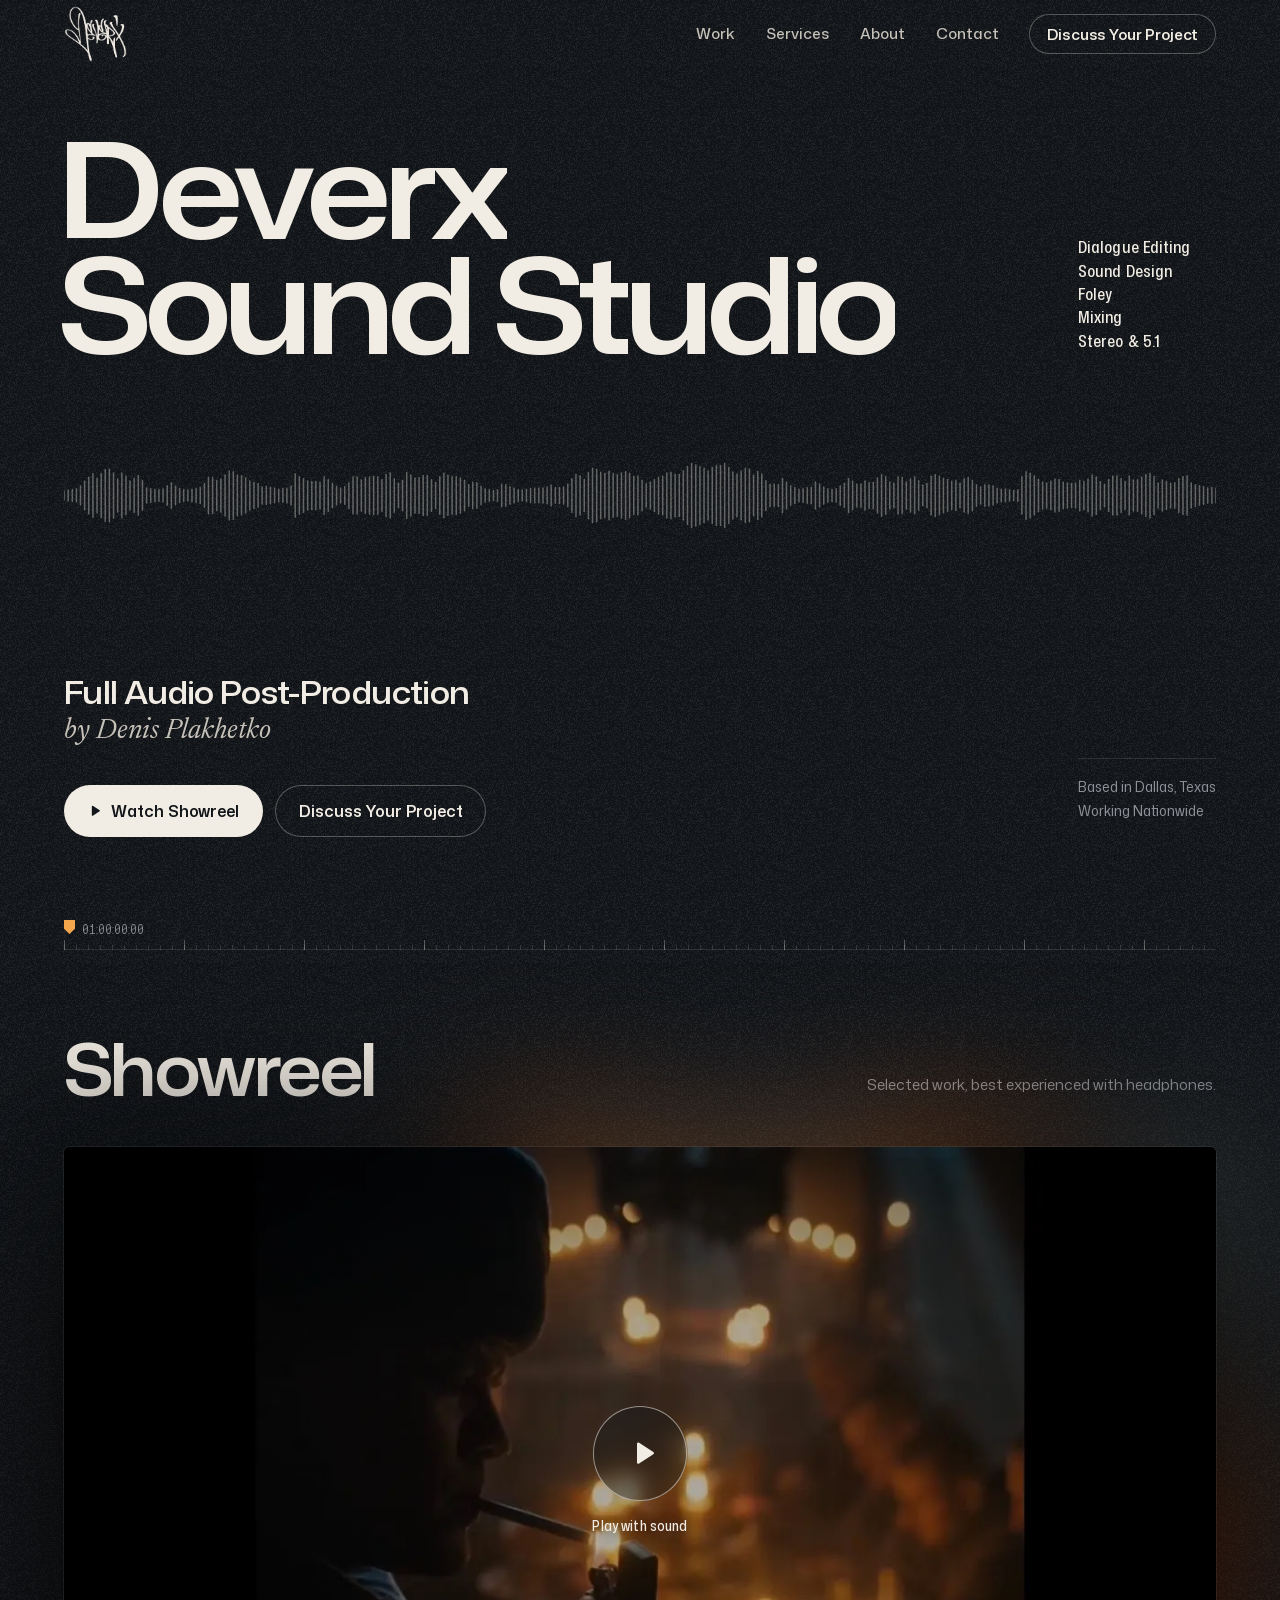
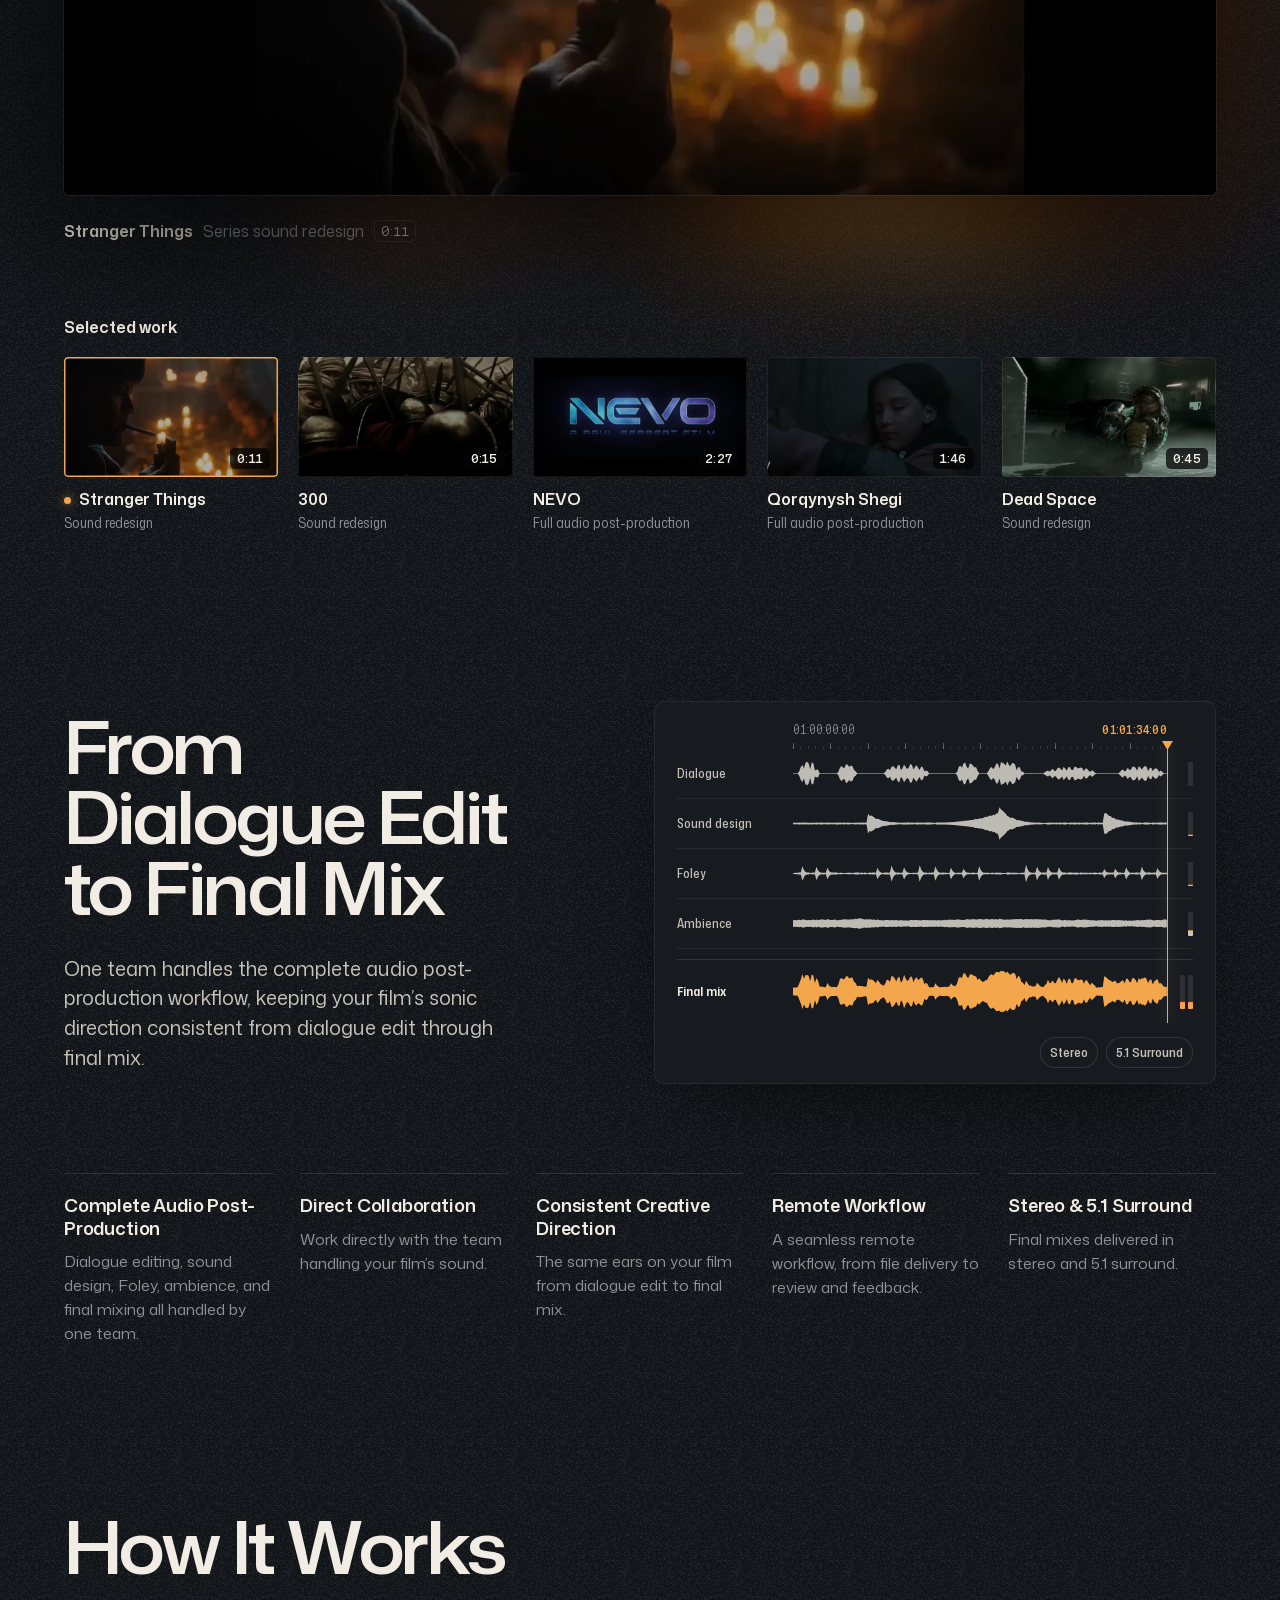
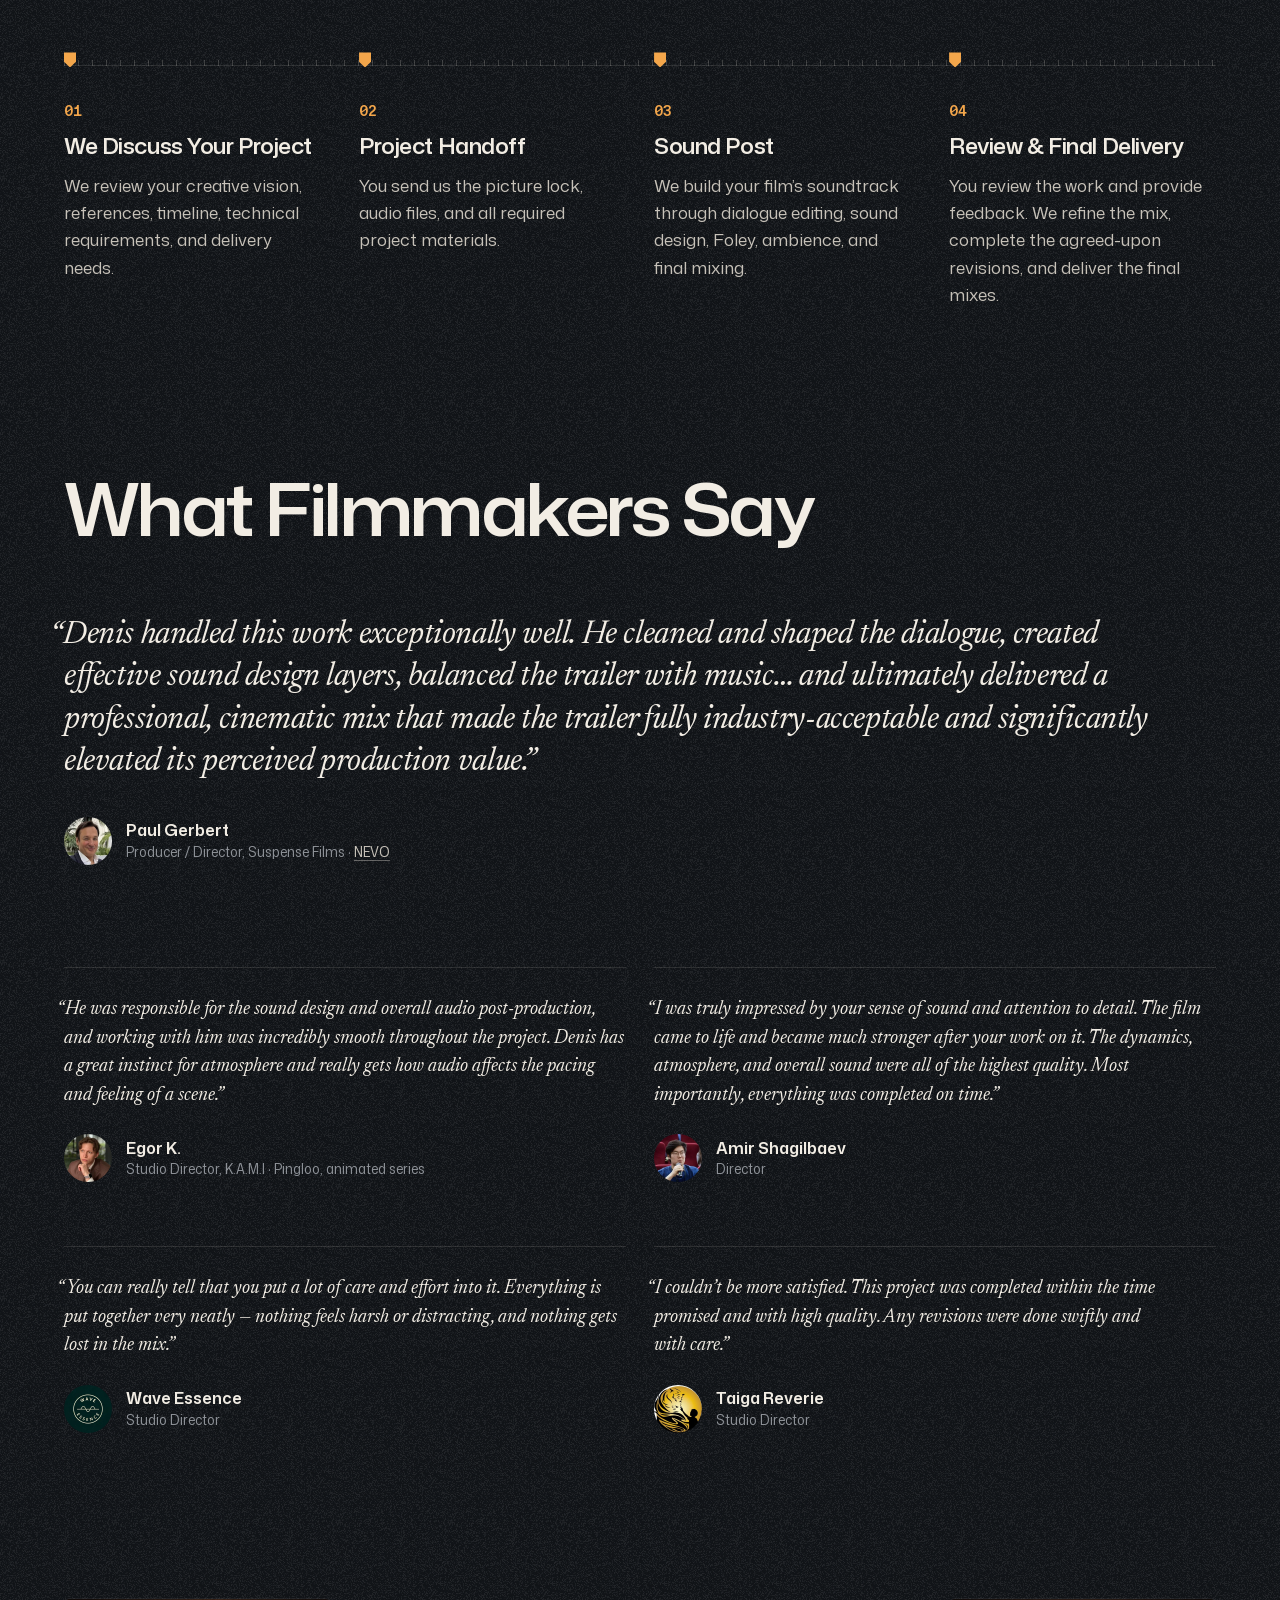
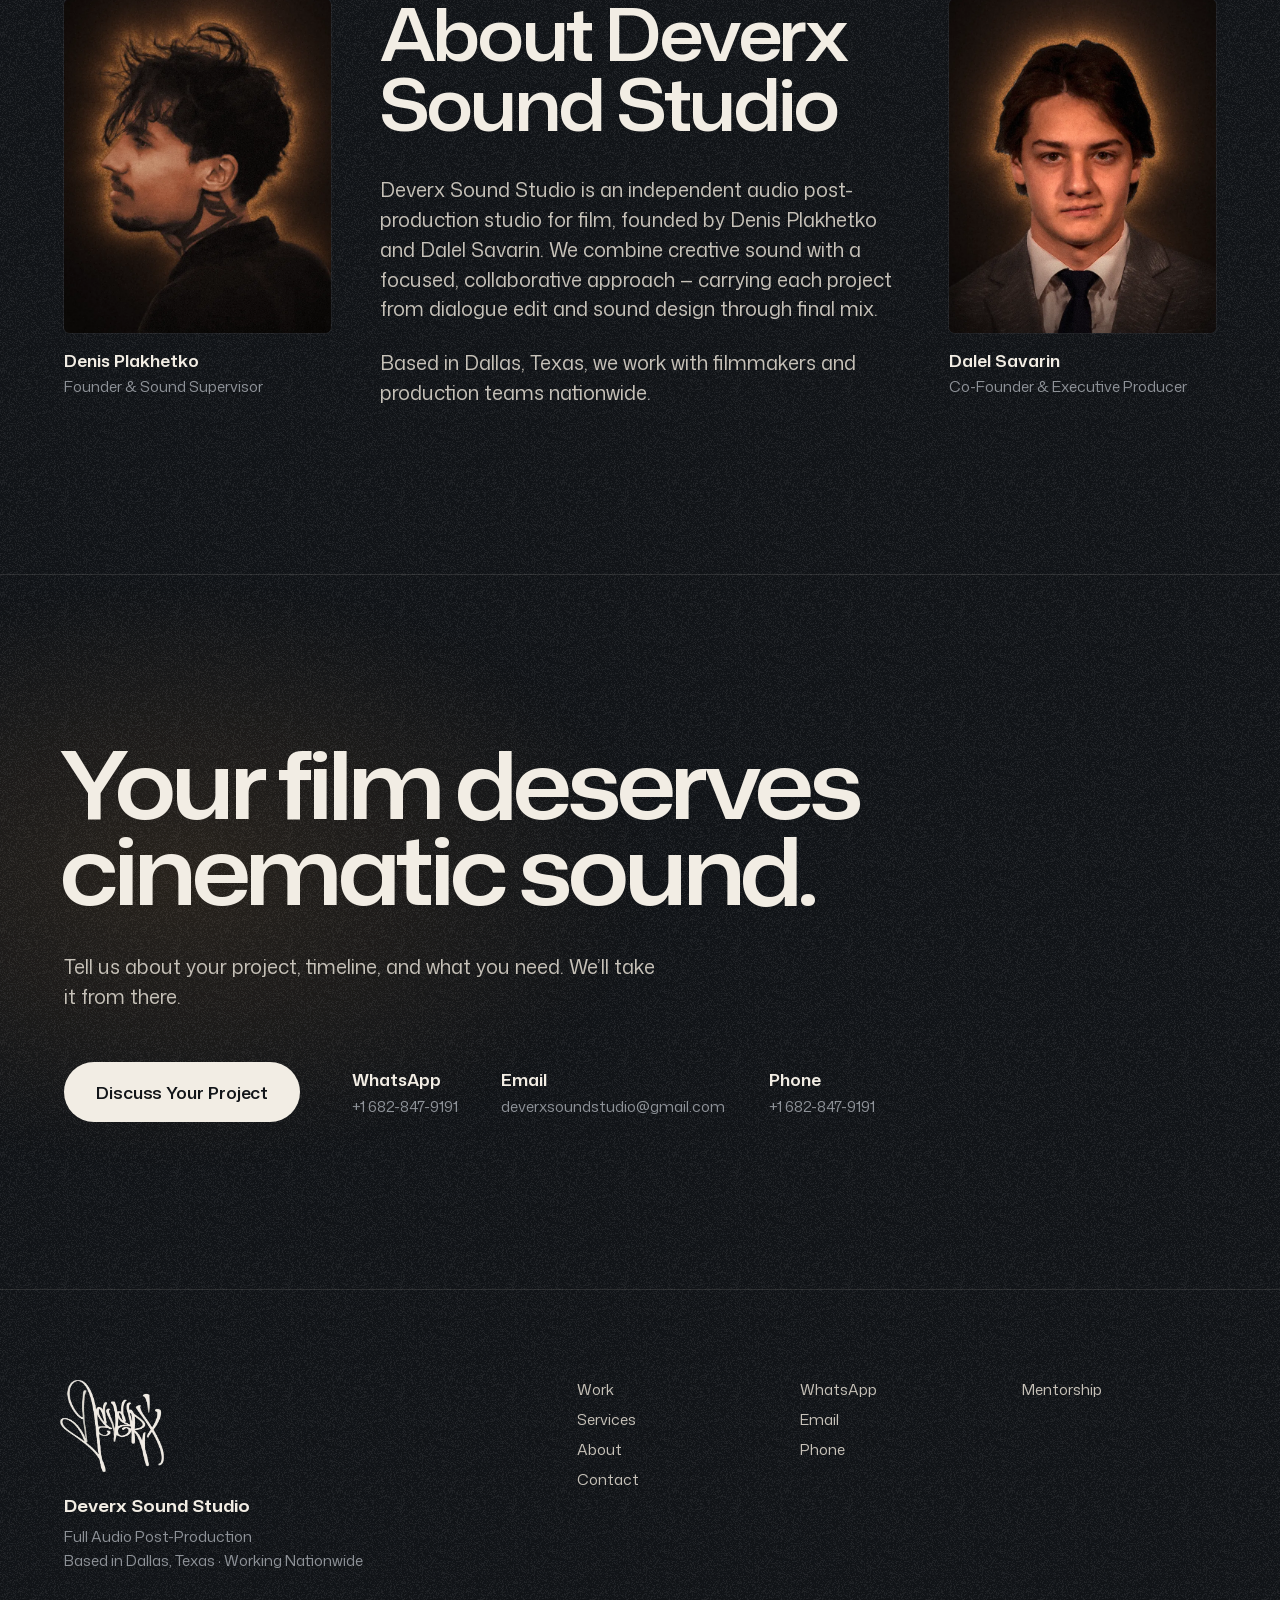
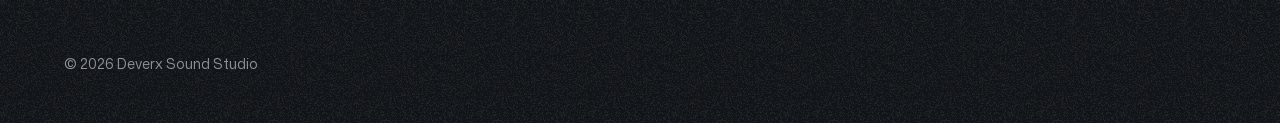
==== commit 1e0f343d: "WhatsApp buttons and links go to the US number +1 682-847-9191 Co-Authored-By: Claude Opus 5.5 <nore" ====
--- a/index.html
+++ b/index.html
@@ -61,7 +61,7 @@
         <li><a href="#contact">Contact</a></li>
       </ul>
     </nav>
-    <a class="btn btn-ghost btn-small header-cta" href="https://wa.me/77078381488?text=Hi%20Deverx%20Sound%20Studio!%20I%27d%20like%20to%20discuss%20my%20project." target="_blank" rel="noopener">Discuss Your Project</a>
+    <a class="btn btn-ghost btn-small header-cta" href="https://wa.me/16828479191?text=Hi%20Deverx%20Sound%20Studio!%20I%27d%20like%20to%20discuss%20my%20project." target="_blank" rel="noopener">Discuss Your Project</a>
     <button class="menu-btn" type="button" aria-expanded="false" aria-controls="menu" data-menu-toggle>
       <span class="menu-btn-label">Menu</span>
       <span class="menu-btn-icon" aria-hidden="true"><i></i><i></i></span>
@@ -77,9 +77,9 @@
       <li><a href="#about">About</a></li>
       <li><a href="#contact">Contact</a></li>
     </ul>
-    <a class="btn btn-primary btn-block" href="https://wa.me/77078381488?text=Hi%20Deverx%20Sound%20Studio!%20I%27d%20like%20to%20discuss%20my%20project." target="_blank" rel="noopener">Discuss Your Project</a>
+    <a class="btn btn-primary btn-block" href="https://wa.me/16828479191?text=Hi%20Deverx%20Sound%20Studio!%20I%27d%20like%20to%20discuss%20my%20project." target="_blank" rel="noopener">Discuss Your Project</a>
     <p class="menu-meta">
-      <a href="https://wa.me/77078381488" target="_blank" rel="noopener">WhatsApp</a>
+      <a href="https://wa.me/16828479191" target="_blank" rel="noopener">WhatsApp</a>
       <a href="mailto:deverxsoundstudio@gmail.com">Email</a>
       <a href="mentorship.html">Mentorship</a>
     </p>
@@ -108,7 +108,7 @@
               <svg class="btn-icon" viewBox="0 0 16 16" aria-hidden="true"><path d="M4.5 2.8v10.4c0 .6.7 1 1.2.6l8-5.2c.5-.3.5-1 0-1.3l-8-5.2c-.5-.3-1.2 0-1.2.7z" fill="currentColor"/></svg>
               Watch Showreel
             </a>
-            <a class="btn btn-ghost" href="https://wa.me/77078381488?text=Hi%20Deverx%20Sound%20Studio!%20I%27d%20like%20to%20discuss%20my%20project." target="_blank" rel="noopener">Discuss Your Project</a>
+            <a class="btn btn-ghost" href="https://wa.me/16828479191?text=Hi%20Deverx%20Sound%20Studio!%20I%27d%20like%20to%20discuss%20my%20project." target="_blank" rel="noopener">Discuss Your Project</a>
           </div>
         </div>
         <div class="hero-side">
@@ -373,9 +373,9 @@
       <h2 class="cta-title" id="cta-title">Your film deserves cinematic sound.</h2>
       <p class="lead">Tell us about your project, timeline, and what you need. We&rsquo;ll take it from there.</p>
       <div class="cta-actions">
-        <a class="btn btn-primary btn-large" href="https://wa.me/77078381488?text=Hi%20Deverx%20Sound%20Studio!%20I%27d%20like%20to%20discuss%20my%20project." target="_blank" rel="noopener">Discuss Your Project</a>
+        <a class="btn btn-primary btn-large" href="https://wa.me/16828479191?text=Hi%20Deverx%20Sound%20Studio!%20I%27d%20like%20to%20discuss%20my%20project." target="_blank" rel="noopener">Discuss Your Project</a>
         <ul class="channels">
-          <li><a href="https://wa.me/77078381488" target="_blank" rel="noopener"><span class="channel-name">WhatsApp</span><span class="channel-detail">+7 707 838 1488</span></a></li>
+          <li><a href="https://wa.me/16828479191" target="_blank" rel="noopener"><span class="channel-name">WhatsApp</span><span class="channel-detail">+1 682-847-9191</span></a></li>
           <li><a href="mailto:deverxsoundstudio@gmail.com?subject=Project%20inquiry"><span class="channel-name">Email</span><span class="channel-detail">deverxsoundstudio@gmail.com</span></a></li>
           <li><a href="tel:+16828479191"><span class="channel-name">Phone</span><span class="channel-detail">+1 682-847-9191</span></a></li>
         </ul>
@@ -403,7 +403,7 @@
       </ul>
     </nav>
     <ul class="footer-col">
-      <li><a href="https://wa.me/77078381488" target="_blank" rel="noopener">WhatsApp</a></li>
+      <li><a href="https://wa.me/16828479191" target="_blank" rel="noopener">WhatsApp</a></li>
       <li><a href="mailto:deverxsoundstudio@gmail.com">Email</a></li>
       <li><a href="tel:+16828479191">Phone</a></li>
     </ul>
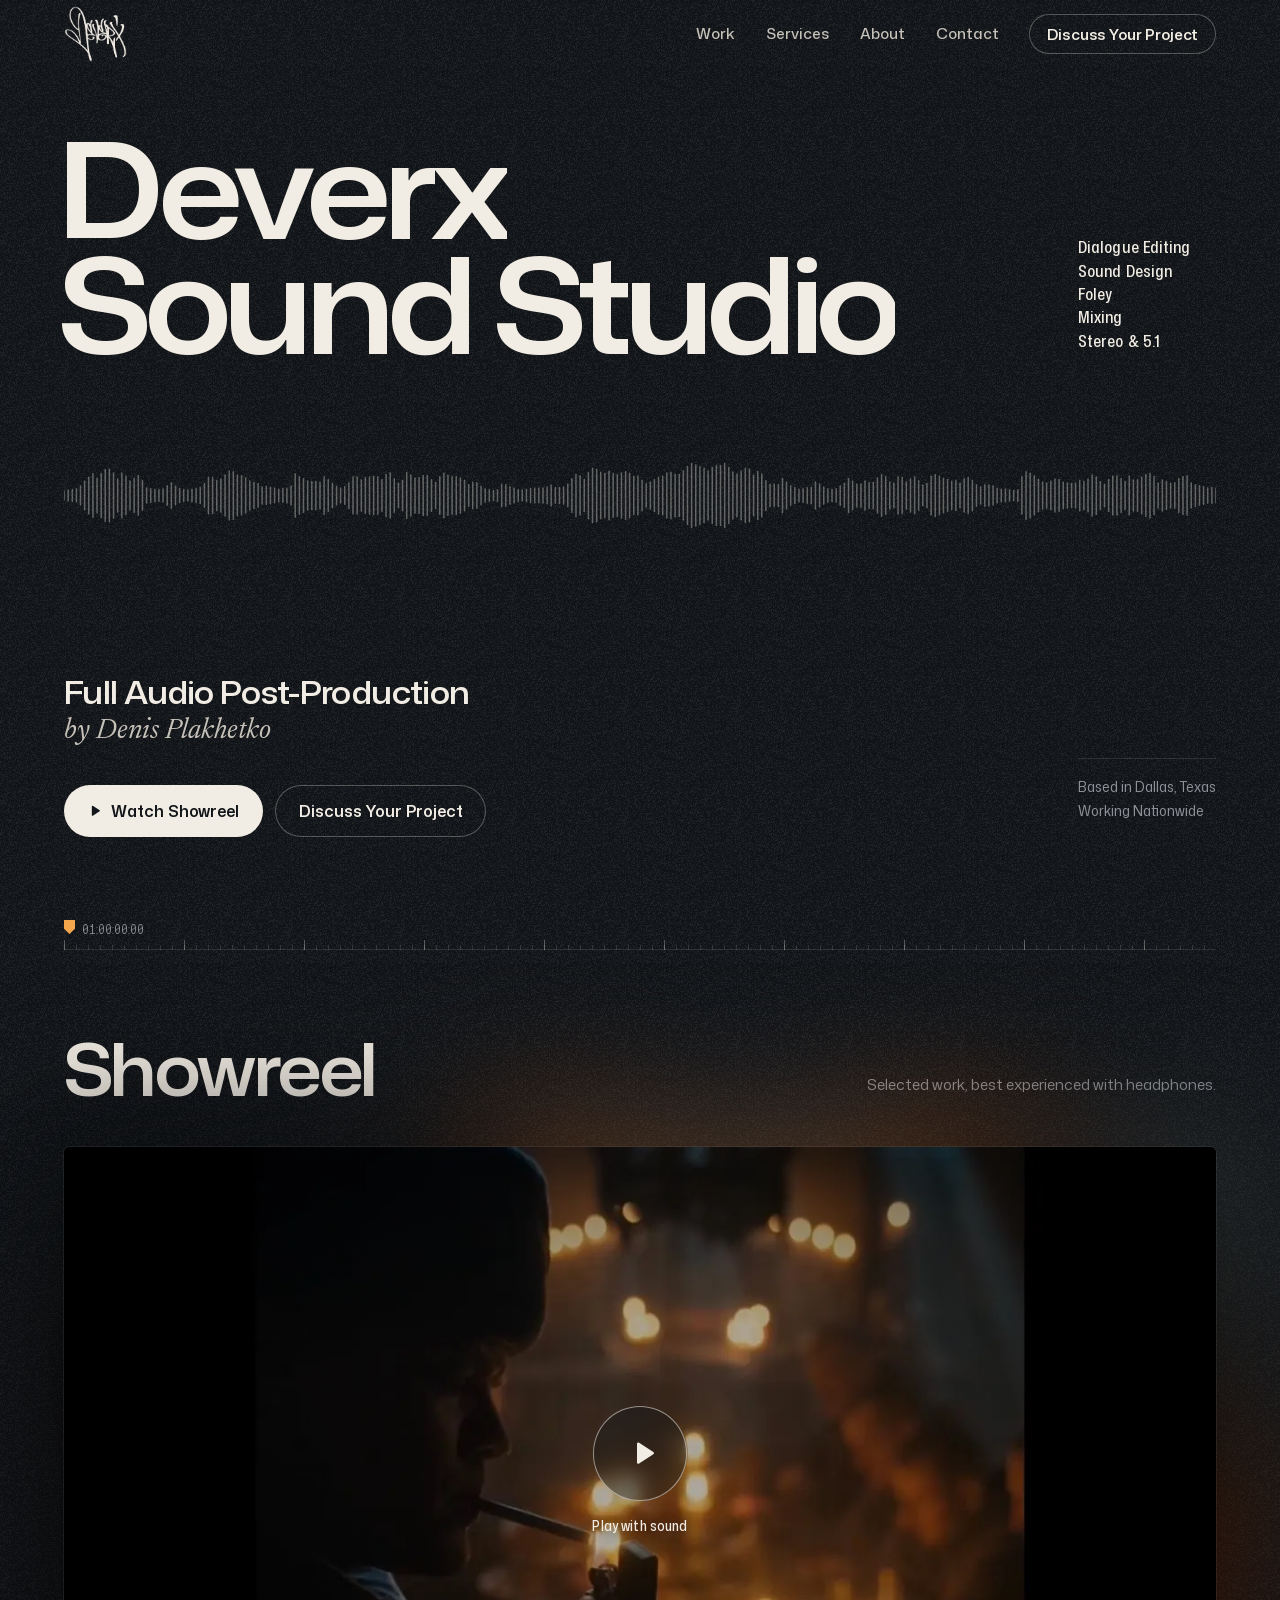
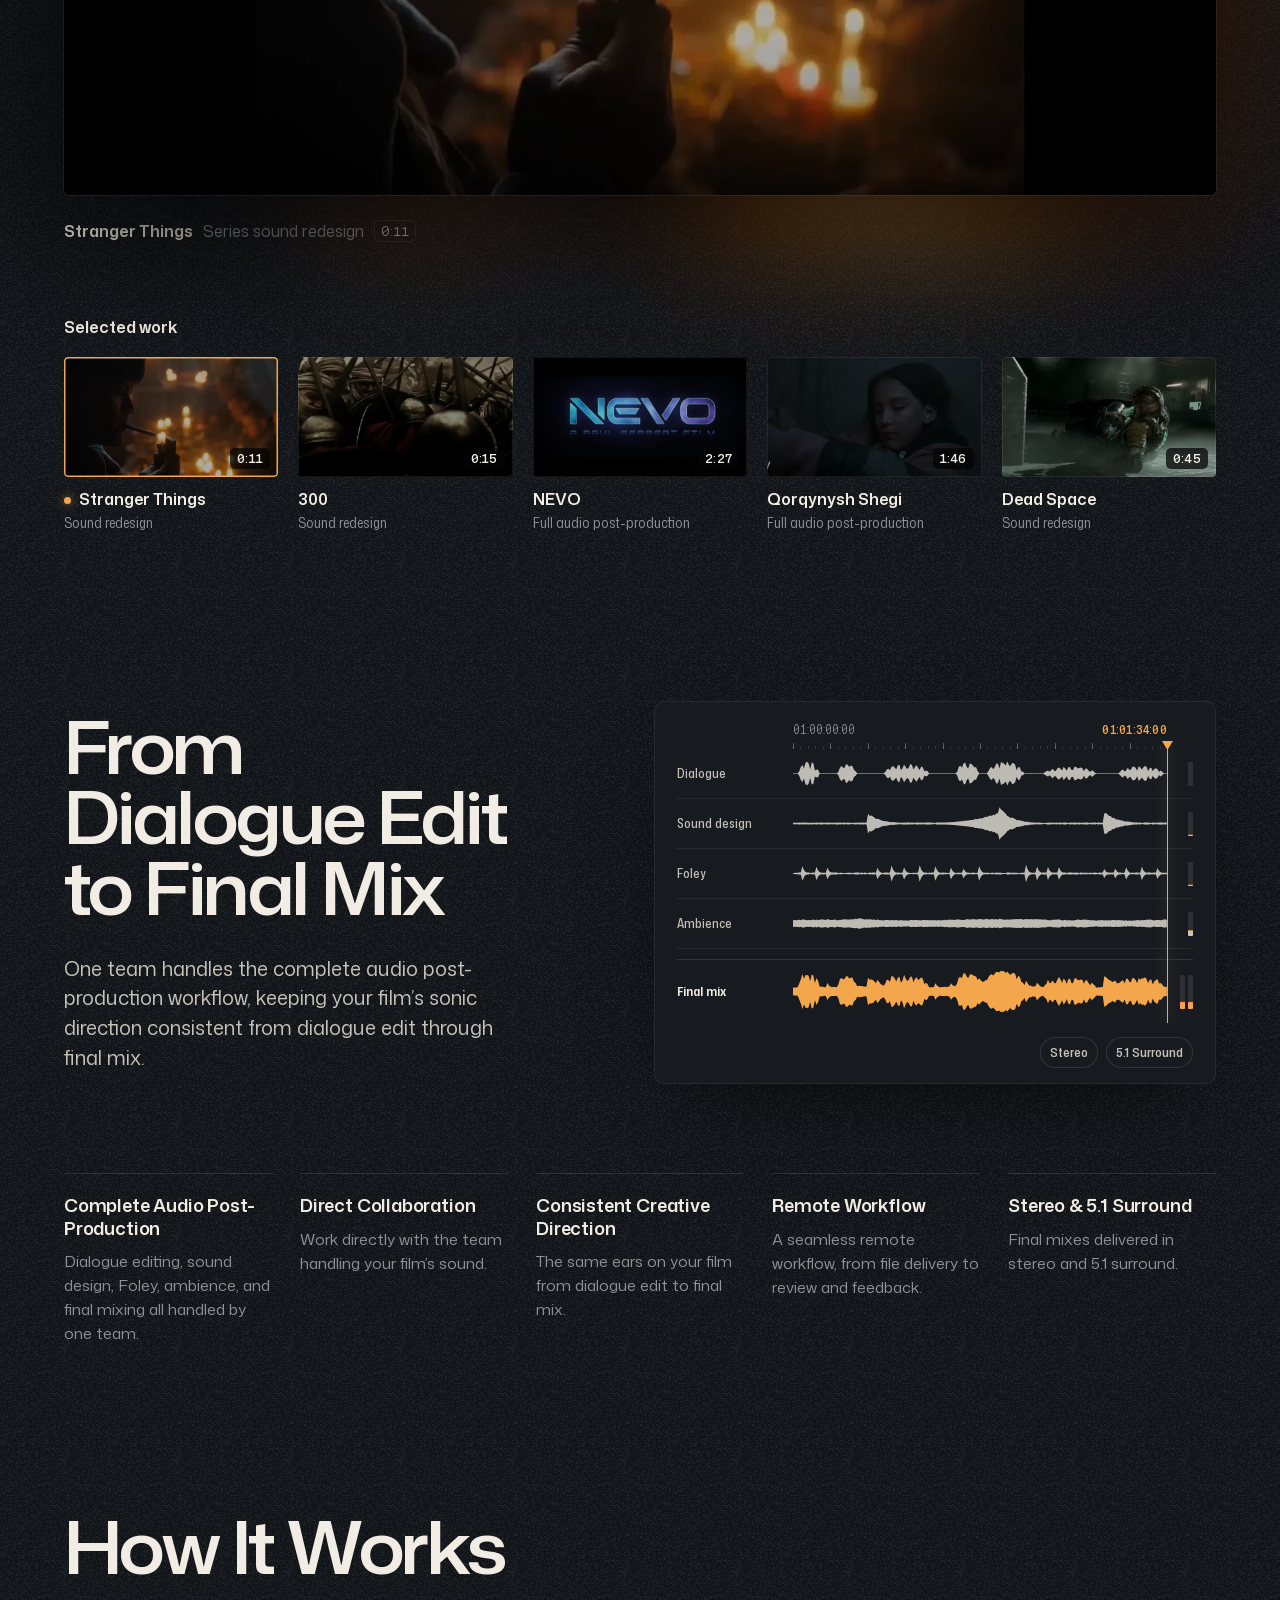
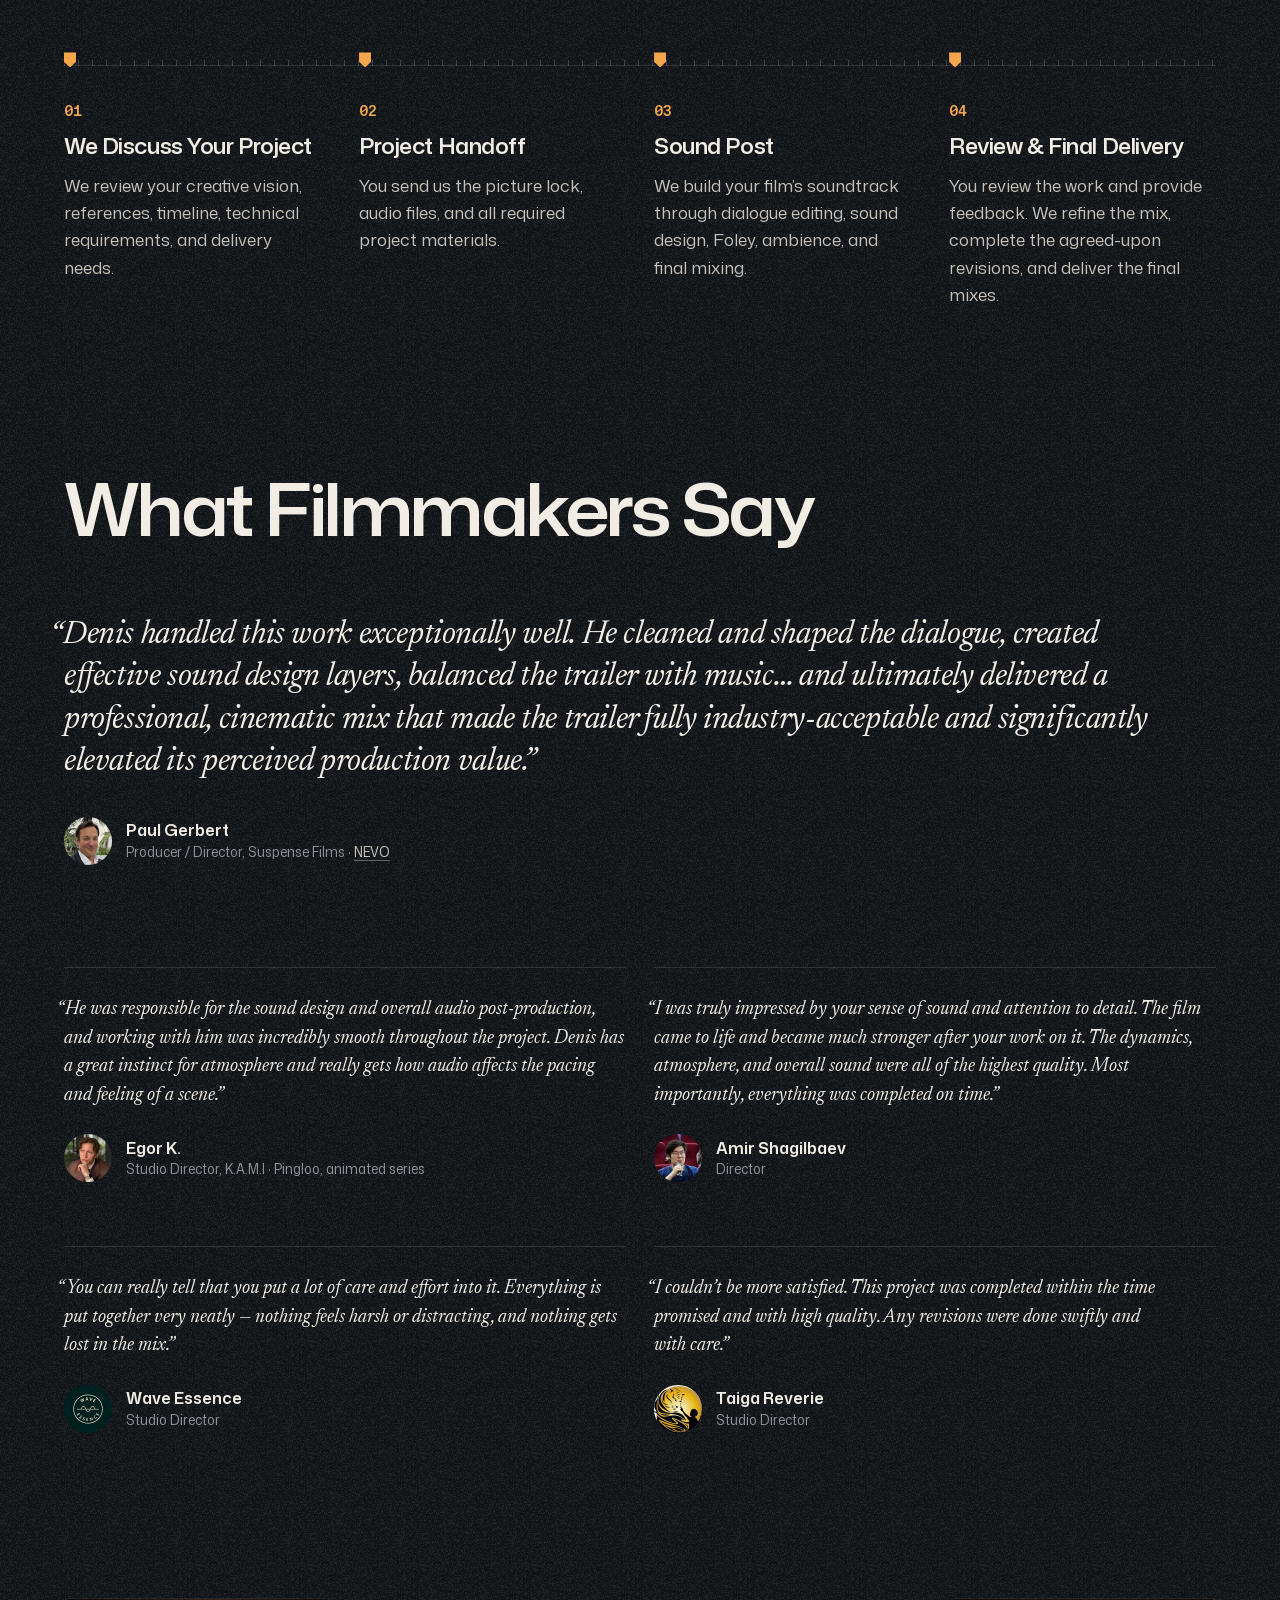
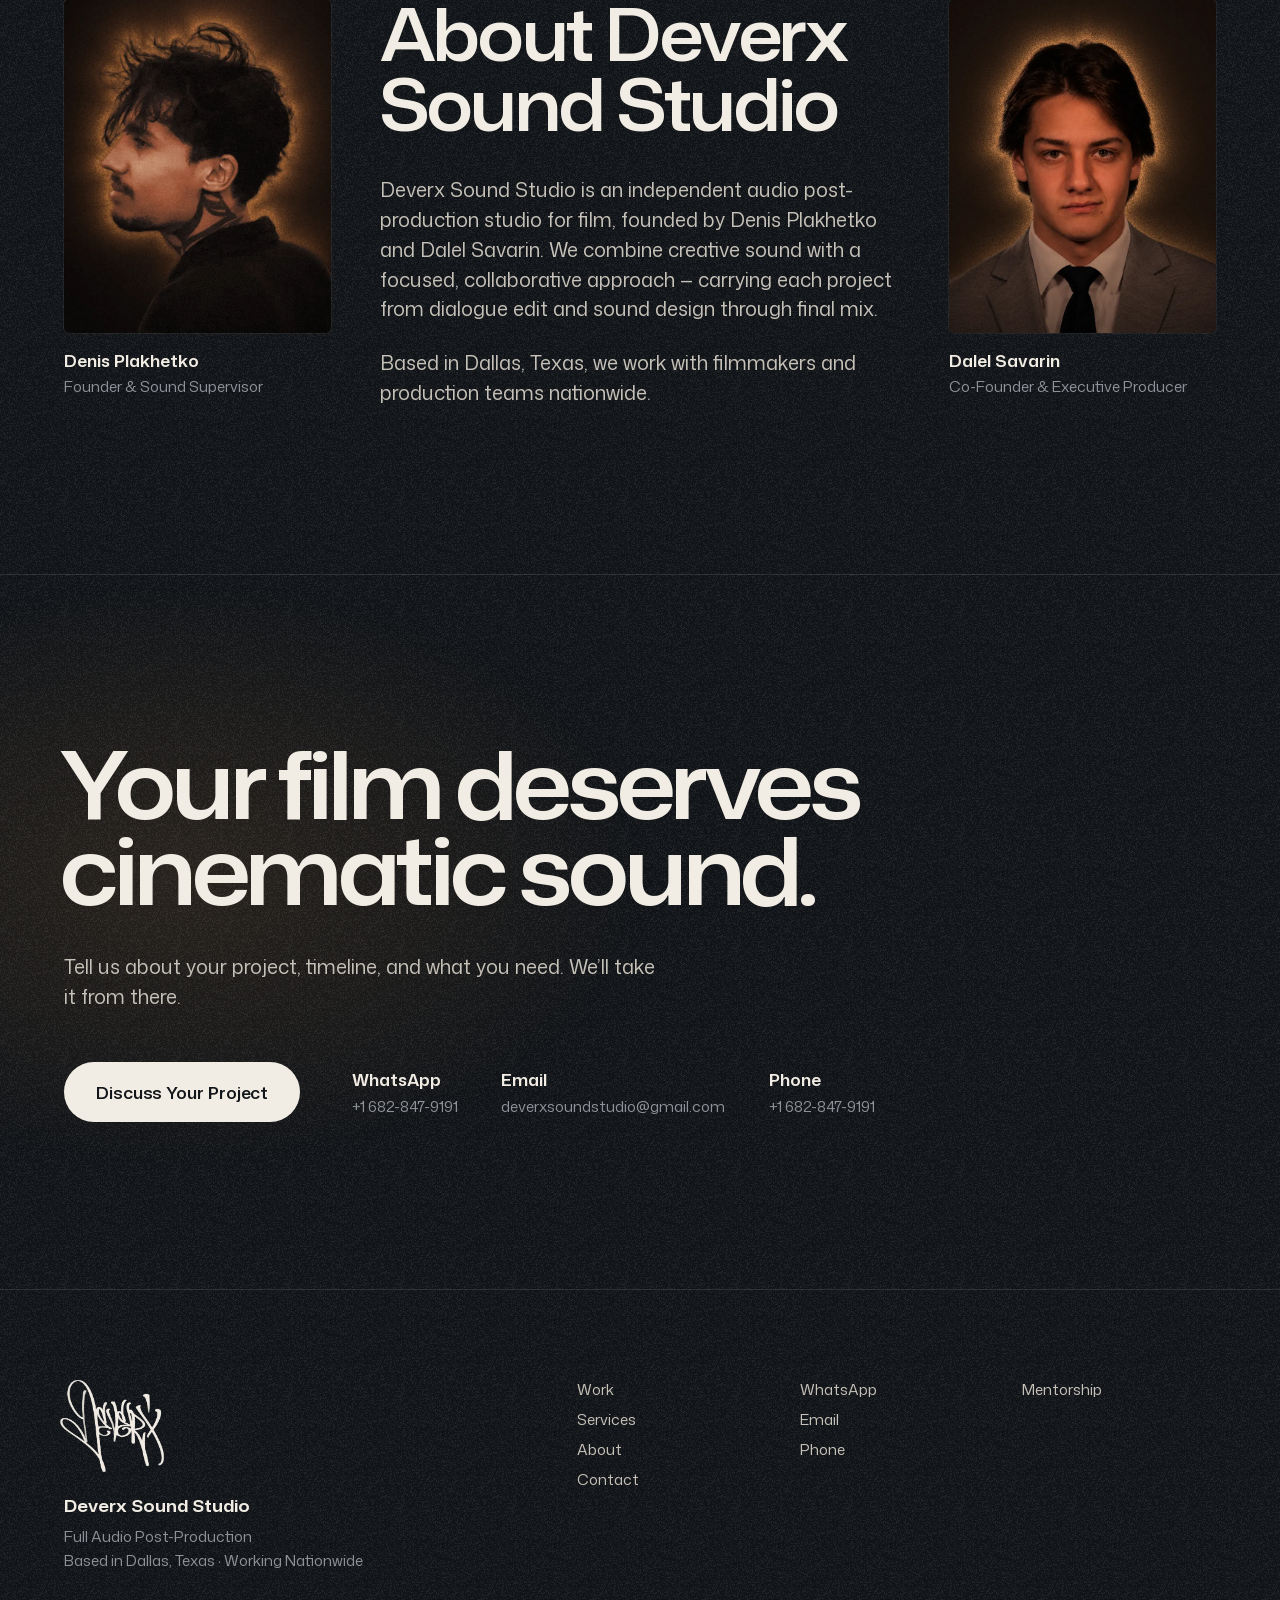
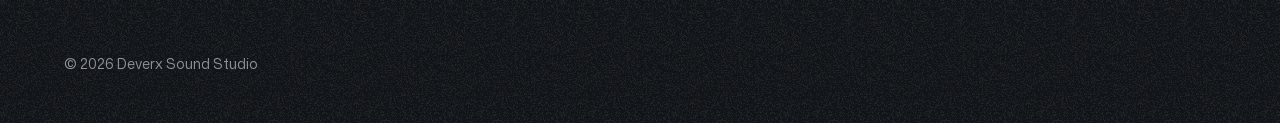
==== commit 7aacf578: "New portrait of Dalel in the About section" ====
--- a/index.html
+++ b/index.html
@@ -359,7 +359,7 @@
         </figure>
         <figure class="founder">
           <div class="founder-photo">
-            <img src="img/people/dalel-savarin-glow.webp" width="720" height="900" alt="Dalel Savarin, portrait lit from behind with a warm glow" loading="lazy" decoding="async">
+            <img src="img/people/dalel-savarin-glow.webp?v=2" width="720" height="900" alt="Dalel Savarin, portrait lit from behind with a warm glow" loading="lazy" decoding="async">
           </div>
           <figcaption><span class="founder-name">Dalel Savarin</span><span class="founder-role">Co-Founder &amp; Executive Producer</span></figcaption>
         </figure>
